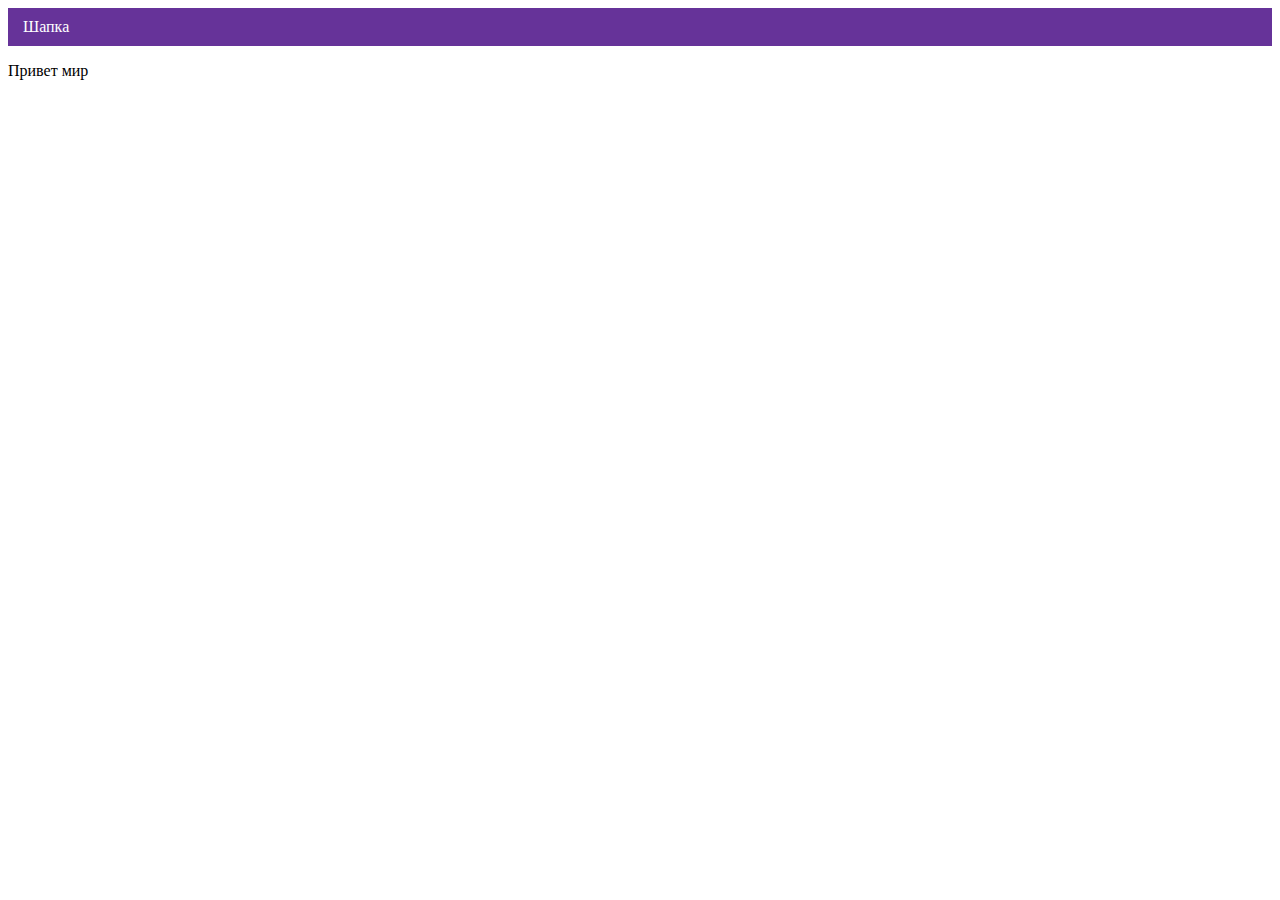
==== index.html @ ff26e432 "Deploying to gh-pages from @ Melante/366737-cat-energy-31@b5ea2e18b6e4fc786acf1236917a506ced8af66e 🚀" ====
<!DOCTYPE html><html class="page" lang="ru"><head><meta charset="UTF-8"><title>Название проекта</title><meta name="viewport" content="width=device-width,initial-scale=1"><link rel="stylesheet" href="styles/styles.css"><script src="scripts/index.js" defer="defer"></script></head><body class="page__body"><header class="header">Шапка</header><p>Привет мир</p></body></html>
---- styles/styles.css ----
.header{color:#fff;background-color:#639;padding:10px 15px}
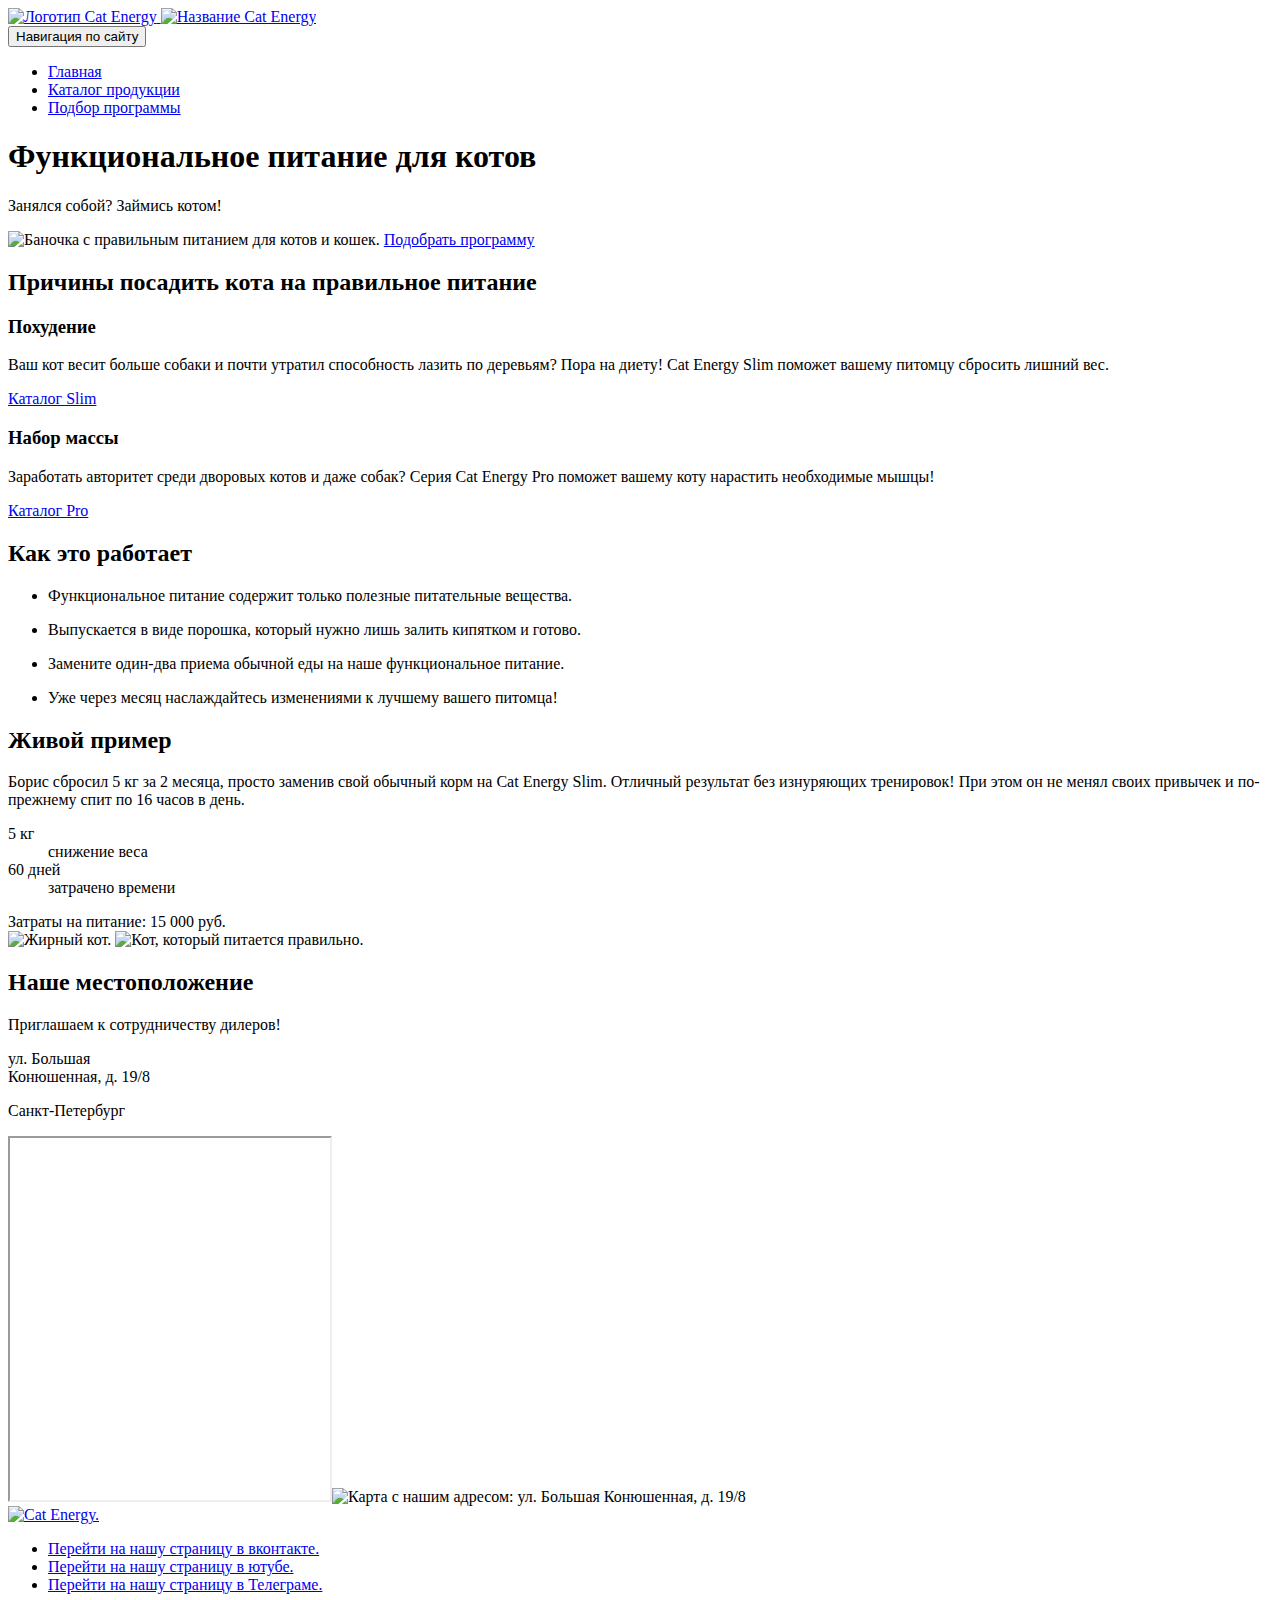
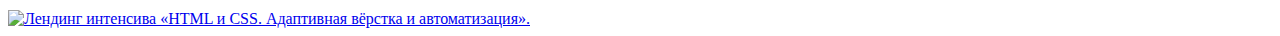
==== commit 23c6b5b6: "Deploying to gh-pages from @ Melante/366737-cat-energy-31@becee27c838b4785e910db8dc85d3645d5569b0b 🚀" ====
--- a/index.html
+++ b/index.html
@@ -1 +1 @@
-<!DOCTYPE html><html class="page" lang="ru"><head><meta charset="UTF-8"><title>Название проекта</title><meta name="viewport" content="width=device-width,initial-scale=1"><link rel="stylesheet" href="styles/styles.css"><script src="scripts/index.js" defer="defer"></script></head><body class="page__body"><header class="header">Шапка</header><p>Привет мир</p></body></html>+<!DOCTYPE html><html class="page" lang="ru"><head><meta charset="UTF-8"><title>Cat Energy</title><meta name="viewport" content="width=device-width,initial-scale=1"><link rel="stylesheet" href="styles/styles.css"><script src="scripts/index.js" defer="defer"></script></head><body class="page__body container"><!-- Шапка сайта --><header class="main-header"><a class="main-header__logo logo-energy" href="index.html" aria-current="page"><img class="main-header__logo-image" src="#" width="60" height="50" alt="Логотип Cat Energy"> <img class="main-header__logo-title" src="#" width="101" height="18" alt="Название Cat Energy"></a><nav class="main-nav"><button class="main-nav__toggle" type="button"><span class="visually-hidden">Навигация по сайту</span></button><div class="main-nav__wrapper"><ul class="main-nav__list site-list"><li class="site-list__item site-list__item--current"><a href="index.html" aria-current="page">Главная</a></li><li class="site-list__item"><a href="catalog.html">Каталог продукции</a></li><li class="site-list__item"><a href="#">Подбор программы</a></li></ul></div></nav></header><main class="main-container"><!-- Hero --><section class="hero"><h1 class="hero__title">Функциональное питание для котов</h1><p class="hero__subtitle">Занялся собой? Займись котом!</p><img class="hero__image" src="#" width="280" height="270" alt="Баночка с правильным питанием для котов и кошек."> <a class="hero__link" href="#">Подобрать программу</a></section><!-- Причины --><section class="build"><h2 class="visually-hidden">Причины посадить кота на правильное питание</h2><div class="build__program build__program--slim"><h3 class="build__title">Похудение</h3><p class="build__description">Ваш кот весит больше собаки и почти утратил способность лазить по деревьям? Пора на диету! Cat Energy Slim поможет вашему питомцу сбросить лишний вес.</p><a class="build__link" href="#">Каталог Slim</a></div><div class="build__program build__program--pro"><h3 class="build__title">Набор массы</h3><p class="build__description">Заработать авторитет среди дворовых котов и даже собак? Серия Cat Energy Pro поможет вашему коту нарастить необходимые мышцы!</p><a class="build__link" href="#">Каталог Pro</a></div></section><!-- Эффекты --><section class="effect"><h2 class="effect__title">Как это работает</h2><ul class="effect__list"><li class="effect__item effect__item--health"><p class="effect__description">Функциональное питание содержит только полезные питательные вещества.</p></li><li class="effect__item effect__item--water"><p class="effect__description">Выпускается в виде порошка, который нужно лишь залить кипятком и готово.</p></li><li class="effect__item effect__item--food"><p class="effect__description">Замените один-два приема обычной еды на наше функциональное питание.</p></li><li class="effect__item effect__item--time"><p class="effect__description">Уже через месяц наслаждайтесь изменениями к лучшему вашего питомца!</p></li></ul></section><!-- Результаты --><section class="results"><h2 class="results__title">Живой пример</h2><p class="results__description">Борис сбросил 5 кг за 2 месяца, просто заменив свой обычный корм на Cat Energy Slim. Отличный результат без изнуряющих тренировок! При этом он не менял своих привычек и по-прежнему спит по 16 часов в день.</p><div class="results__info"><dl class="results__list"><div class="results__item"><dt class="results__number">5 кг</dt><dd class="results__description">снижение веса</dd></div><div class="results__item"><dt class="results__number">60 дней</dt><dd class="results__description">затрачено времени</dd></div></dl><div class="results__cost"><span>Затраты на питание:</span> <span>15 000 руб.</span></div></div><div class="results__slider results-slider"><img class="results-slider__image results-slider__image--fat" src="#" width="280" height="256" alt="Жирный кот."> <img class="results-slider__image results-slider__image--slim" src="#" width="280" height="256" alt="Кот, который питается правильно."></div></section><!-- Контакты --><section class="contacts"><h2 class="visually-hidden">Наше местоположение</h2><div class="contacts__address"><p class="contacts__promo">Приглашаем к сотрудничеству дилеров!</p><div class="contacts__text"><p>ул. Большая<br>Конюшенная, д. 19/8</p><p>Санкт-Петербург</p></div></div><iframe src="https://yandex.ru/map-widget/v1/?um=constructor%3Afae3adf1f07cb8c70770107714b2216535f58e1cba3ab67204f3b5f1541e9e71&amp;source=constructor" width="320" height="362"></iframe><img class="contacts__map" src="#" width="320" height="362" alt="Карта с нашим адресом: ул. Большая Конюшенная, д. 19/8"></section></main><!-- Подвал --><footer class="main-footer"><a class="main-footer__logo logo-energy" href="index.html" aria-current="page"><img class="main-footer__logo-image" src="#" width="60" height="50" alt="Cat Energy."></a><ul class="social"><li class="social__item"><a class="social__link social__link--vk" href="https://vk.com/htmlacademy">Перейти на нашу страницу в вконтакте.</a></li><li class="social__item"><a class="social__link social__link--youtube" href="https://www.youtube.com/user/htmlacademyru">Перейти на нашу страницу в ютубе.</a></li><li class="social__item"><a class="social__link social__link--tg" href="https://t.me/htmlacadem">Перейти на нашу страницу в Телеграме.</a></li></ul><a class="main-footer__html" href="https://htmlacademy.ru/intensive/adaptive"><img class="main-footer__html-image" src="#" width="27" height="34" alt="Лендинг интенсива «HTML и CSS. Адаптивная вёрстка и автоматизация»."></a></footer></body></html>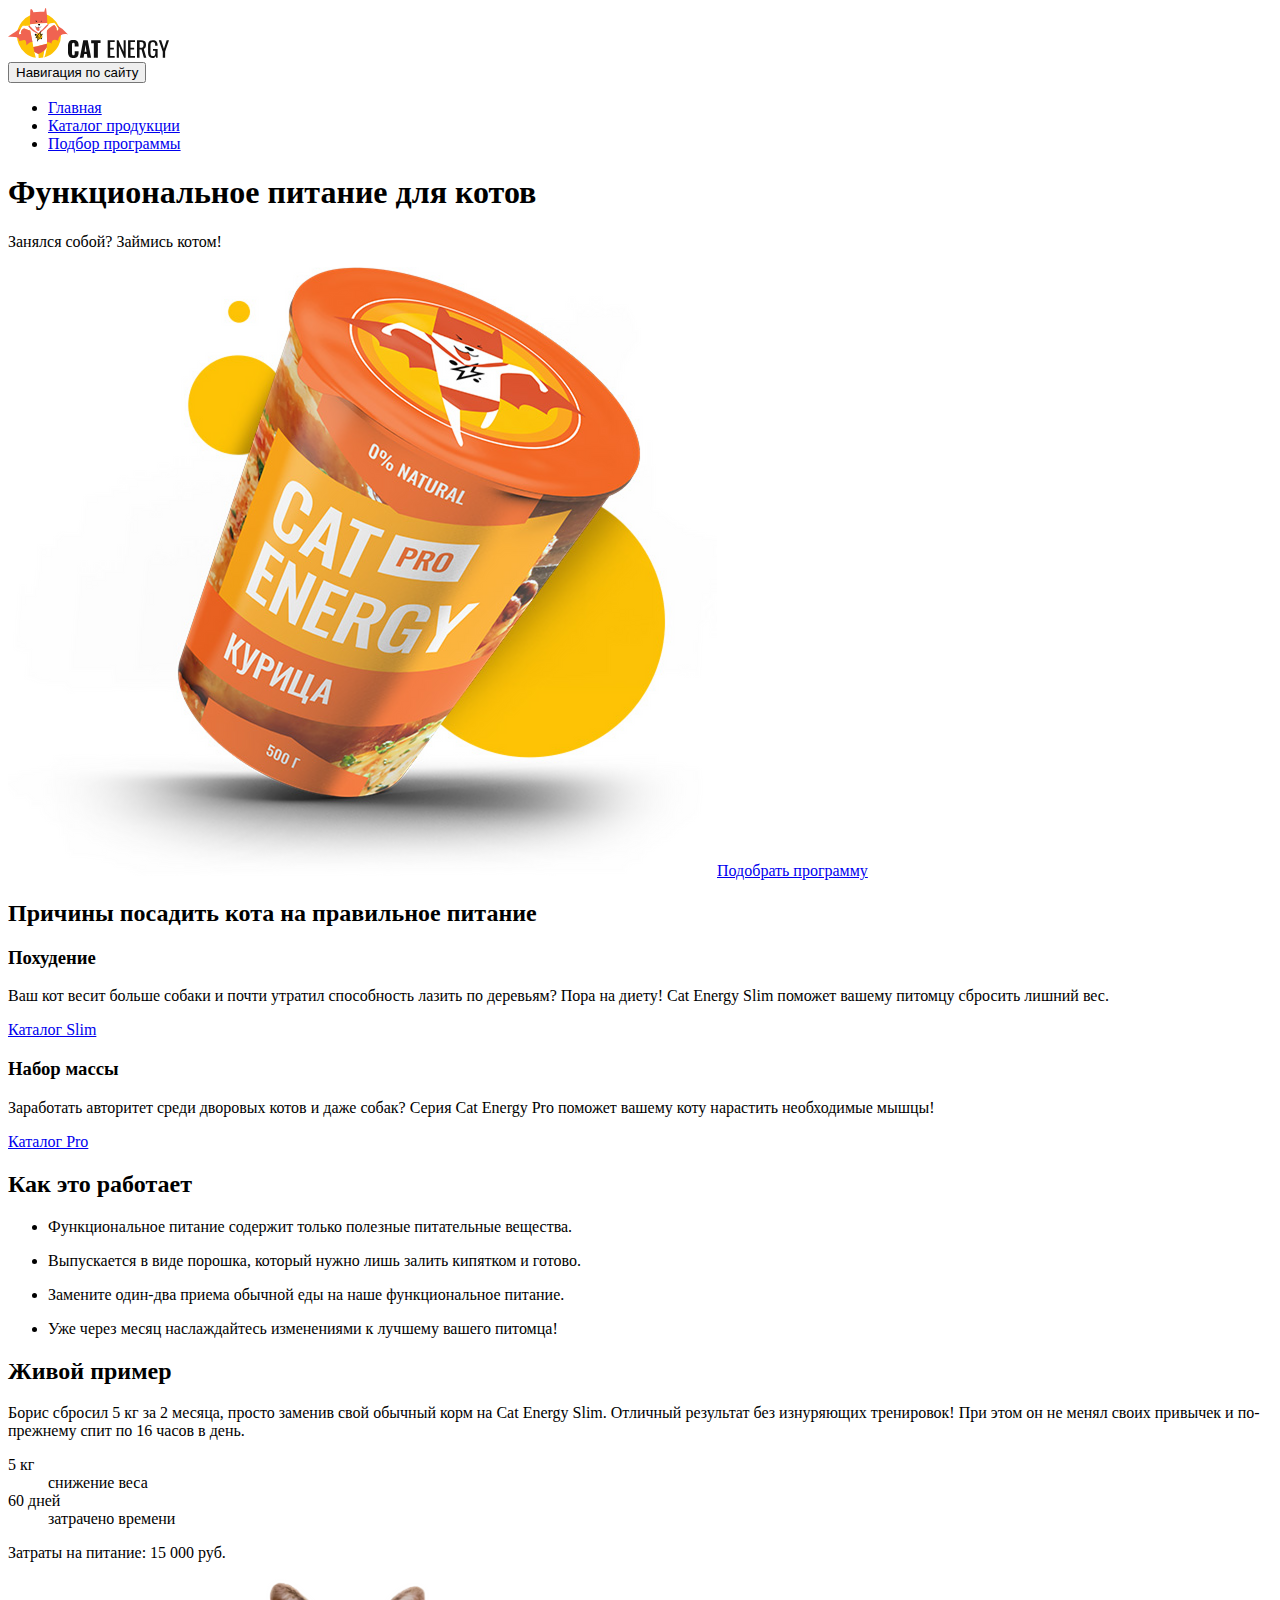
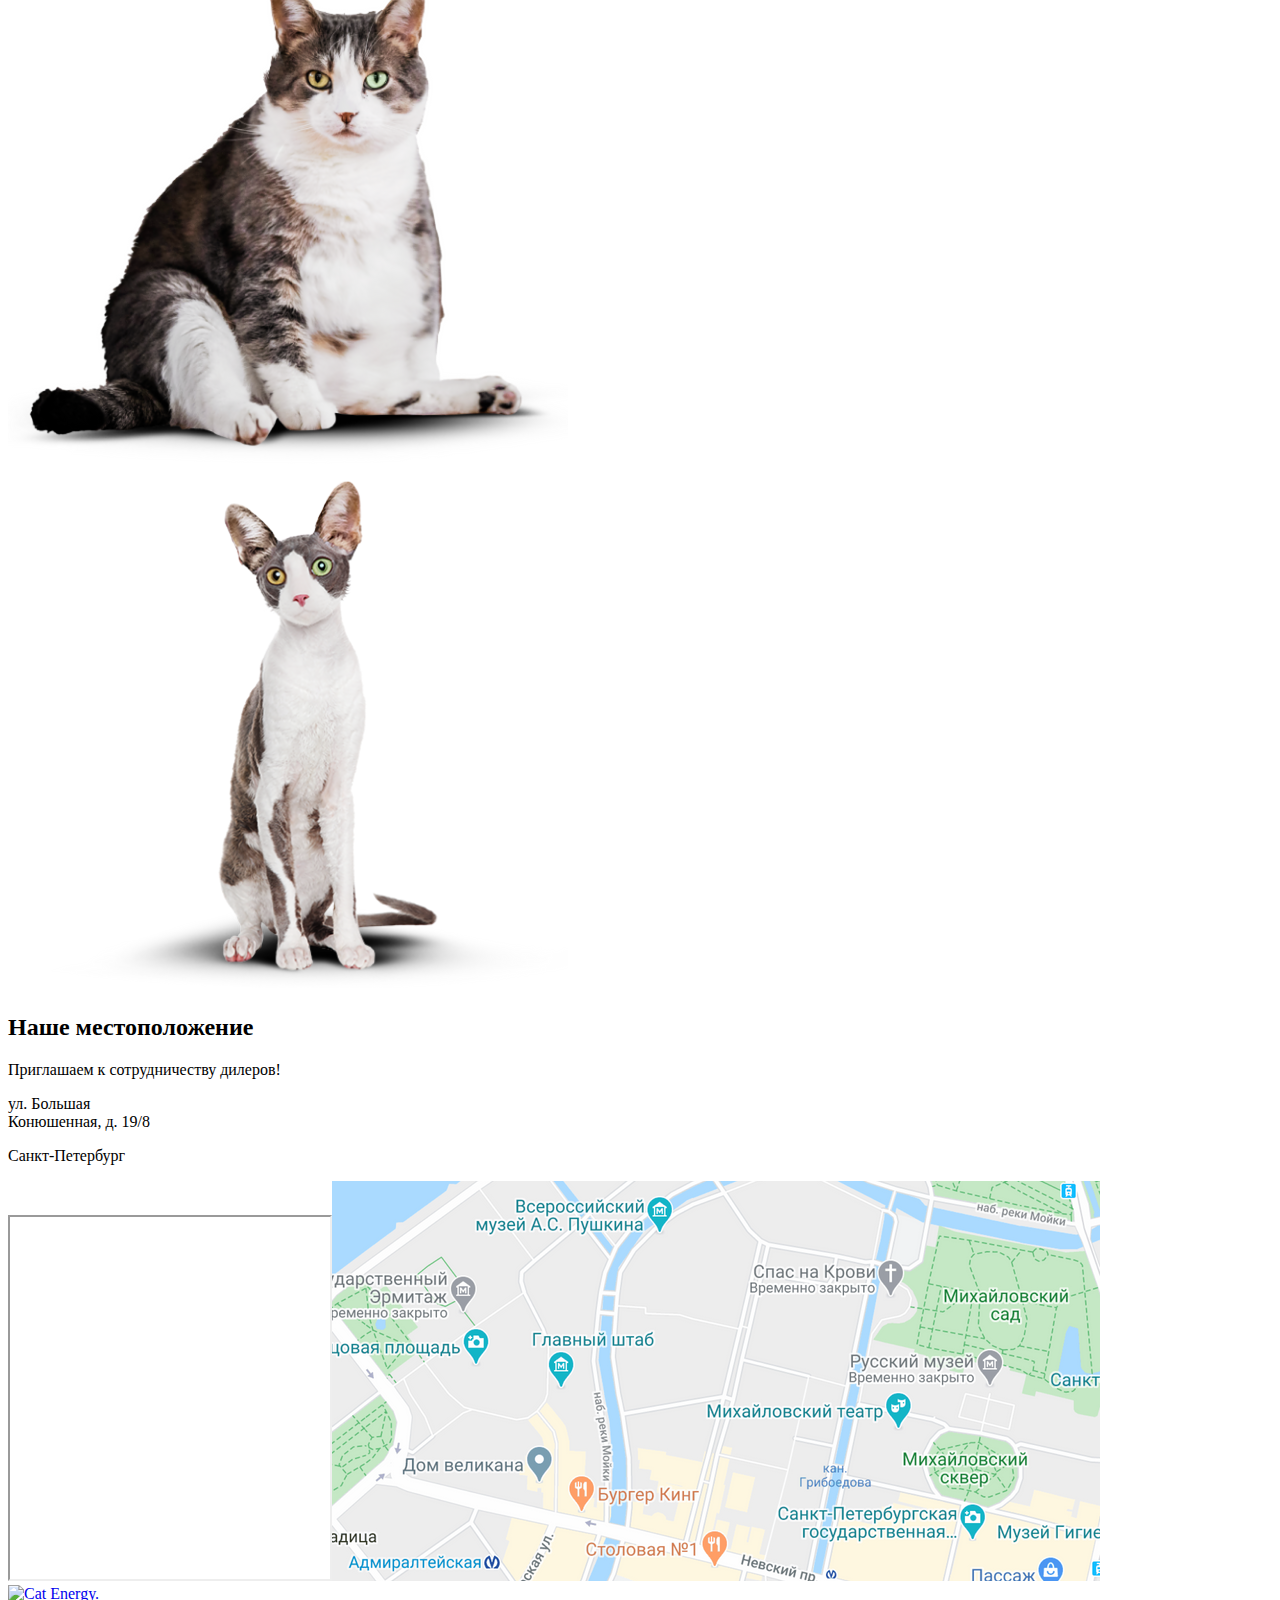
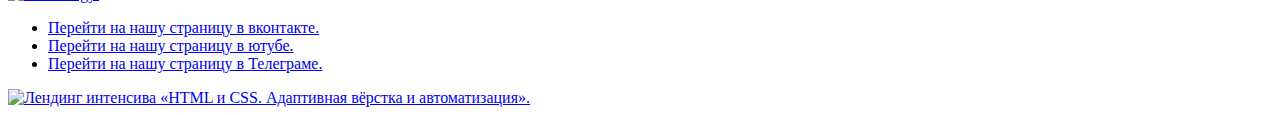
==== commit d3eb59c0: "Deploying to gh-pages from @ Melante/366737-cat-energy-31@053e008832691203046be91ff1e32c847cc63ef4 🚀" ====
--- a/index.html
+++ b/index.html
@@ -1 +1 @@
-<!DOCTYPE html><html class="page" lang="ru"><head><meta charset="UTF-8"><title>Cat Energy</title><meta name="viewport" content="width=device-width,initial-scale=1"><link rel="stylesheet" href="styles/styles.css"><script src="scripts/index.js" defer="defer"></script></head><body class="page__body container"><!-- Шапка сайта --><header class="main-header"><a class="main-header__logo logo-energy" href="index.html" aria-current="page"><img class="main-header__logo-image" src="#" width="60" height="50" alt="Логотип Cat Energy"> <img class="main-header__logo-title" src="#" width="101" height="18" alt="Название Cat Energy"></a><nav class="main-nav"><button class="main-nav__toggle" type="button"><span class="visually-hidden">Навигация по сайту</span></button><div class="main-nav__wrapper"><ul class="main-nav__list site-list"><li class="site-list__item site-list__item--current"><a href="index.html" aria-current="page">Главная</a></li><li class="site-list__item"><a href="catalog.html">Каталог продукции</a></li><li class="site-list__item"><a href="#">Подбор программы</a></li></ul></div></nav></header><main class="main-container"><!-- Hero --><section class="hero"><h1 class="hero__title">Функциональное питание для котов</h1><p class="hero__subtitle">Занялся собой? Займись котом!</p><img class="hero__image" src="#" width="280" height="270" alt="Баночка с правильным питанием для котов и кошек."> <a class="hero__link" href="#">Подобрать программу</a></section><!-- Причины --><section class="build"><h2 class="visually-hidden">Причины посадить кота на правильное питание</h2><div class="build__program build__program--slim"><h3 class="build__title">Похудение</h3><p class="build__description">Ваш кот весит больше собаки и почти утратил способность лазить по деревьям? Пора на диету! Cat Energy Slim поможет вашему питомцу сбросить лишний вес.</p><a class="build__link" href="#">Каталог Slim</a></div><div class="build__program build__program--pro"><h3 class="build__title">Набор массы</h3><p class="build__description">Заработать авторитет среди дворовых котов и даже собак? Серия Cat Energy Pro поможет вашему коту нарастить необходимые мышцы!</p><a class="build__link" href="#">Каталог Pro</a></div></section><!-- Эффекты --><section class="effect"><h2 class="effect__title">Как это работает</h2><ul class="effect__list"><li class="effect__item effect__item--health"><p class="effect__description">Функциональное питание содержит только полезные питательные вещества.</p></li><li class="effect__item effect__item--water"><p class="effect__description">Выпускается в виде порошка, который нужно лишь залить кипятком и готово.</p></li><li class="effect__item effect__item--food"><p class="effect__description">Замените один-два приема обычной еды на наше функциональное питание.</p></li><li class="effect__item effect__item--time"><p class="effect__description">Уже через месяц наслаждайтесь изменениями к лучшему вашего питомца!</p></li></ul></section><!-- Результаты --><section class="results"><h2 class="results__title">Живой пример</h2><p class="results__description">Борис сбросил 5 кг за 2 месяца, просто заменив свой обычный корм на Cat Energy Slim. Отличный результат без изнуряющих тренировок! При этом он не менял своих привычек и по-прежнему спит по 16 часов в день.</p><div class="results__info"><dl class="results__list"><div class="results__item"><dt class="results__number">5 кг</dt><dd class="results__description">снижение веса</dd></div><div class="results__item"><dt class="results__number">60 дней</dt><dd class="results__description">затрачено времени</dd></div></dl><div class="results__cost"><span>Затраты на питание:</span> <span>15 000 руб.</span></div></div><div class="results__slider results-slider"><img class="results-slider__image results-slider__image--fat" src="#" width="280" height="256" alt="Жирный кот."> <img class="results-slider__image results-slider__image--slim" src="#" width="280" height="256" alt="Кот, который питается правильно."></div></section><!-- Контакты --><section class="contacts"><h2 class="visually-hidden">Наше местоположение</h2><div class="contacts__address"><p class="contacts__promo">Приглашаем к сотрудничеству дилеров!</p><div class="contacts__text"><p>ул. Большая<br>Конюшенная, д. 19/8</p><p>Санкт-Петербург</p></div></div><iframe src="https://yandex.ru/map-widget/v1/?um=constructor%3Afae3adf1f07cb8c70770107714b2216535f58e1cba3ab67204f3b5f1541e9e71&amp;source=constructor" width="320" height="362"></iframe><img class="contacts__map" src="#" width="320" height="362" alt="Карта с нашим адресом: ул. Большая Конюшенная, д. 19/8"></section></main><!-- Подвал --><footer class="main-footer"><a class="main-footer__logo logo-energy" href="index.html" aria-current="page"><img class="main-footer__logo-image" src="#" width="60" height="50" alt="Cat Energy."></a><ul class="social"><li class="social__item"><a class="social__link social__link--vk" href="https://vk.com/htmlacademy">Перейти на нашу страницу в вконтакте.</a></li><li class="social__item"><a class="social__link social__link--youtube" href="https://www.youtube.com/user/htmlacademyru">Перейти на нашу страницу в ютубе.</a></li><li class="social__item"><a class="social__link social__link--tg" href="https://t.me/htmlacadem">Перейти на нашу страницу в Телеграме.</a></li></ul><a class="main-footer__html" href="https://htmlacademy.ru/intensive/adaptive"><img class="main-footer__html-image" src="#" width="27" height="34" alt="Лендинг интенсива «HTML и CSS. Адаптивная вёрстка и автоматизация»."></a></footer></body></html>+<!DOCTYPE html><html class="page" lang="ru"><head><meta charset="UTF-8"><title>Cat Energy</title><meta name="viewport" content="width=device-width,initial-scale=1"><link rel="icon" href="favicon.ico"><link rel="icon" href="favicons/icon.svg" type="image/svg+xml"><link rel="apple-touch-icon" href="favicons/apple.png"><link rel="manifest" href="manifest.webmanifest"><link rel="stylesheet" href="styles/styles.css"><script src="scripts/index.js" defer="defer"></script></head><body class="page__body container"><!-- Шапка сайта --><header class="main-header"><a class="main-header__logo logo-energy" href="index.html" aria-current="page"><picture><source width="70" height="59" type="image/svg+xml" media="(min-width: 1440px)" srcset="images/icons/logo-desk.svg"><source width="60" height="50" type="image/svg+xml" media="(min-width: 768px)" srcset="images/icons/logo-pic.svg"><img class="main-header__logo-image" src="images/icons/logo-mobile.svg" width="60" height="50" alt="Логотип Cat Energy"></picture><picture><source width="118" height="21" type="image/svg+xml" media="(min-width: 1440px)" srcset="images/icons/logo-text.svg"><img class="main-header__logo-title" src="images/icons/logo-text.svg" width="101" height="18" alt="Название Cat Energy"></picture></a><nav class="main-nav"><button class="main-nav__toggle" type="button"><span class="visually-hidden">Навигация по сайту</span></button><div class="main-nav__wrapper"><ul class="main-nav__list site-list"><li class="site-list__item site-list__item--current"><a href="index.html" aria-current="page">Главная</a></li><li class="site-list__item"><a href="catalog.html">Каталог продукции</a></li><li class="site-list__item"><a class="button" href="#">Подбор программы</a></li></ul></div></nav></header><main class="main-container"><!-- Hero --><section class="hero"><h1 class="hero__title">Функциональное питание для котов</h1><p class="hero__subtitle">Занялся собой? Займись котом!</p><picture><source width="552" height="499" type="image/png" media="(min-width: 1440px)" srcset="images/nutrition-desktop@1x.png, images/nutrition-desktop@2x.png 2x"><source width="709" height="609" type="image/png" media="(min-width: 768px)" srcset="images/nutrition-tablet@1x.png, images/nutrition-tablet@2x.png 2x"><img class="hero__image" src="images/nutrition-mobile@1x.png" srcset="images/nutrition-mobile@2x.png 2x" width="280" height="270" alt="Баночка с правильным питанием для котов и кошек."></picture><a class="hero__link" href="#">Подобрать программу</a></section><!-- Причины --><section class="build"><h2 class="visually-hidden">Причины посадить кота на правильное питание</h2><div class="build__program build__program--slim"><h3 class="build__title">Похудение</h3><p class="build__description">Ваш кот весит больше собаки и почти утратил способность лазить по деревьям? Пора на диету! Cat Energy Slim поможет вашему питомцу сбросить лишний вес.</p><a class="build__link" href="#">Каталог Slim</a></div><div class="build__program build__program--pro"><h3 class="build__title">Набор массы</h3><p class="build__description">Заработать авторитет среди дворовых котов и даже собак? Серия Cat Energy Pro поможет вашему коту нарастить необходимые мышцы!</p><a class="build__link" href="#">Каталог Pro</a></div></section><!-- Эффекты --><section class="effect"><h2 class="effect__title block-title block-title--table">Как это работает</h2><ul class="effect__list"><li class="effect__item effect__item--health"><p class="effect__description">Функциональное питание содержит только полезные питательные вещества.</p></li><li class="effect__item effect__item--water"><p class="effect__description">Выпускается в виде порошка, который нужно лишь залить кипятком и готово.</p></li><li class="effect__item effect__item--food"><p class="effect__description">Замените один-два приема обычной еды на наше функциональное питание.</p></li><li class="effect__item effect__item--time"><p class="effect__description">Уже через месяц наслаждайтесь изменениями к лучшему вашего питомца!</p></li></ul></section><!-- Результаты --><section class="results"><h2 class="results__title block-title block-title--table">Живой пример</h2><p class="results__description">Борис сбросил 5 кг за 2 месяца, просто заменив свой обычный корм на Cat Energy Slim. Отличный результат без изнуряющих тренировок! При этом он не менял своих привычек и по-прежнему спит по 16 часов в день.</p><div class="results__info"><dl class="results__list"><div class="results__item"><dt class="results__number">5 кг</dt><dd class="results__description">снижение веса</dd></div><div class="results__item"><dt class="results__number">60 дней</dt><dd class="results__description">затрачено времени</dd></div></dl><div class="results__cost"><span>Затраты на питание:</span> <span>15 000 руб.</span></div></div><div class="results__slider results-slider"><div class="results-slider__before"><picture><source width="560" height="512" type="image/png" media="(min-width: 768px)" srcset="images/fatty-tablet@1x.png, images/fatty-tablet@2x.png 2x"><img class="results-slider__image results-slider__image--fat" src="images/fatty-mobile@1x.png" srcset="images/fatty-mobile@2x.png 2x" width="280" height="256" alt="Жирный кот."></picture></div><div class="results-slider__after"><picture><source width="560" height="512" type="image/png" media="(min-width: 768px)" srcset="images/slim-tablet@1x.png, images/slim-tablet@2x.png 2x"><img class="results-slider__image results-slider__image--slim" src="images/slim-mobile@1x.png" srcset="images/slim-mobile@2x.png 2x" width="280" height="256" alt="Кот, который питается правильно."></picture></div></div></section><!-- Контакты --><section class="contacts"><h2 class="visually-hidden">Наше местоположение</h2><div class="contacts__address"><p class="contacts__promo">Приглашаем к сотрудничеству дилеров!</p><div class="contacts__text"><p>ул. Большая<br>Конюшенная, д. 19/8</p><p>Санкт-Петербург</p></div></div><iframe src="https://yandex.ru/map-widget/v1/?um=constructor%3Afae3adf1f07cb8c70770107714b2216535f58e1cba3ab67204f3b5f1541e9e71&amp;source=constructor" width="320" height="362"></iframe><picture><source width="1440" height="400" type="image/png" media="(min-width: 1440px)" srcset="images/location-desktop@1x.png, images/location-desktop@2x.png 2x"><source width="768" height="400" type="image/png" media="(min-width: 768px)" srcset="images/location-tablet@1x.png, images/location-tablet@2x.png 2x"><img class="contacts__map" src="images/location@1x.png" width="320" height="362" alt="Карта с нашим адресом: ул. Большая Конюшенная, д. 19/8"></picture></section></main><!-- Подвал --><footer class="main-footer"><a class="main-footer__logo logo-energy" href="index.html" aria-current="page"><img class="main-footer__logo-image" src="#" width="60" height="50" alt="Cat Energy."></a><ul class="social"><li class="social__item"><a class="social__link social__link--vk" href="https://vk.com/htmlacademy">Перейти на нашу страницу в вконтакте.</a></li><li class="social__item"><a class="social__link social__link--youtube" href="https://www.youtube.com/user/htmlacademyru">Перейти на нашу страницу в ютубе.</a></li><li class="social__item"><a class="social__link social__link--tg" href="https://t.me/htmlacadem">Перейти на нашу страницу в Телеграме.</a></li></ul><a class="main-footer__html" href="https://htmlacademy.ru/intensive/adaptive"><img class="main-footer__html-image" src="#" width="27" height="34" alt="Лендинг интенсива «HTML и CSS. Адаптивная вёрстка и автоматизация»."></a></footer></body></html>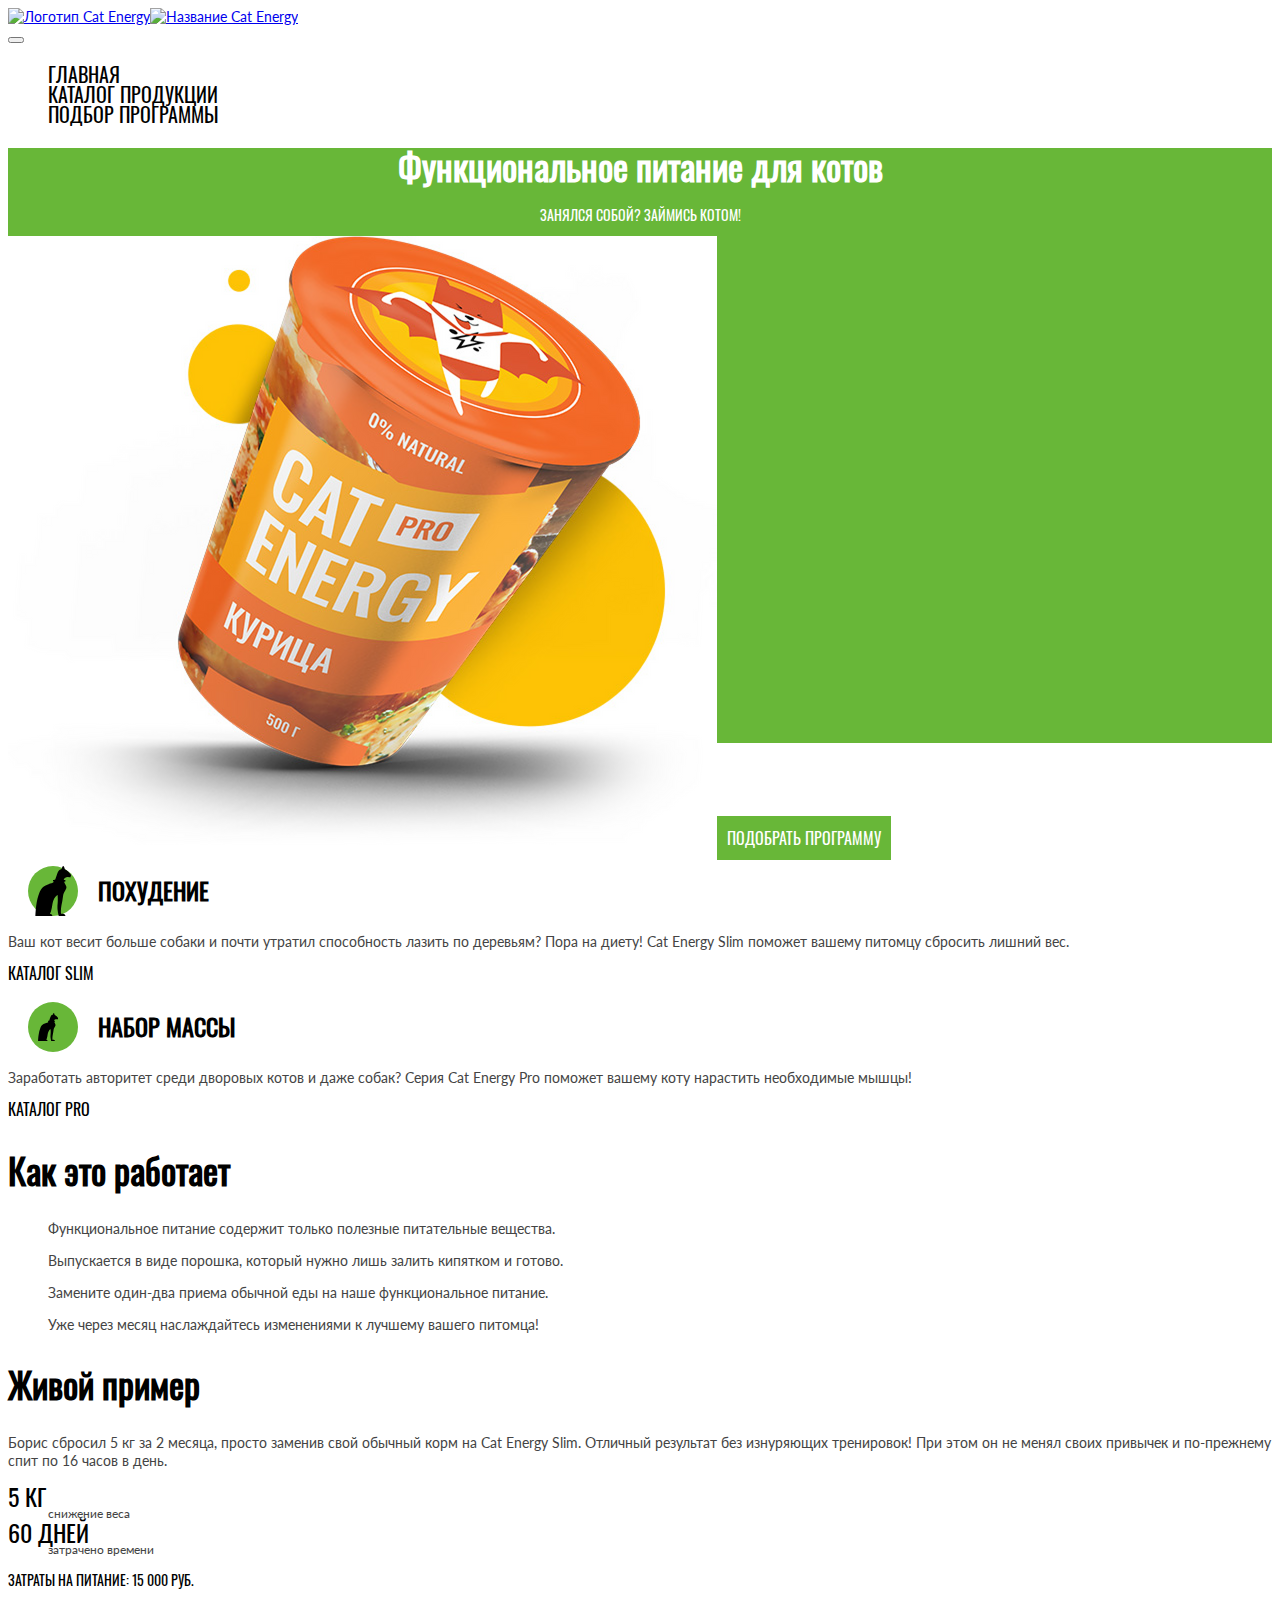
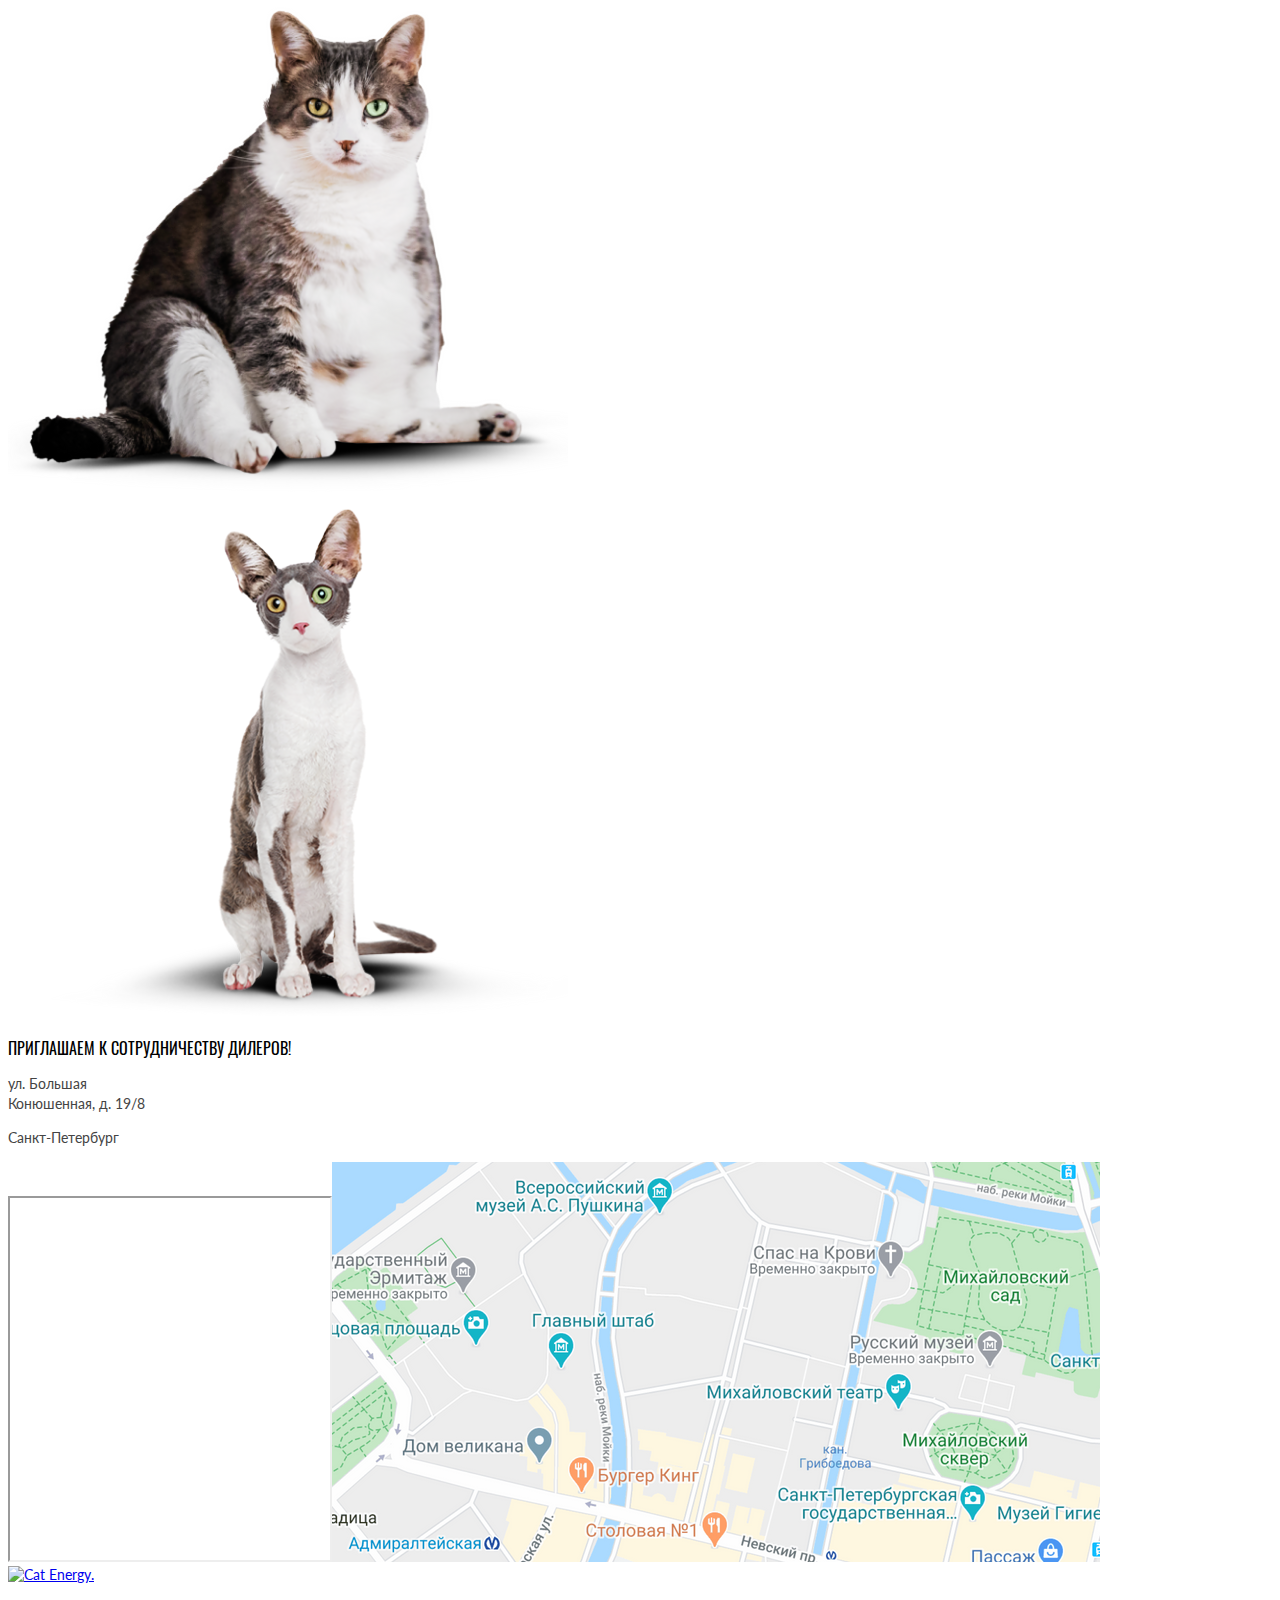
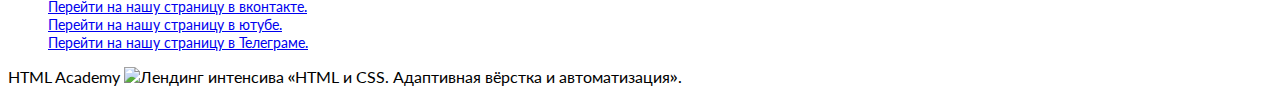
==== commit 58470575: "Deploying to gh-pages from @ Melante/366737-cat-energy-31@23c2ce630d0e9af1d7d208554bda855a4bfdc877 🚀" ====
--- a/index.html
+++ b/index.html
@@ -1 +1 @@
-<!DOCTYPE html><html class="page" lang="ru"><head><meta charset="UTF-8"><title>Cat Energy</title><meta name="viewport" content="width=device-width,initial-scale=1"><link rel="icon" href="favicon.ico"><link rel="icon" href="favicons/icon.svg" type="image/svg+xml"><link rel="apple-touch-icon" href="favicons/apple.png"><link rel="manifest" href="manifest.webmanifest"><link rel="stylesheet" href="styles/styles.css"><script src="scripts/index.js" defer="defer"></script></head><body class="page__body container"><!-- Шапка сайта --><header class="main-header"><a class="main-header__logo logo-energy" href="index.html" aria-current="page"><picture><source width="70" height="59" type="image/svg+xml" media="(min-width: 1440px)" srcset="images/icons/logo-desk.svg"><source width="60" height="50" type="image/svg+xml" media="(min-width: 768px)" srcset="images/icons/logo-pic.svg"><img class="main-header__logo-image" src="images/icons/logo-mobile.svg" width="60" height="50" alt="Логотип Cat Energy"></picture><picture><source width="118" height="21" type="image/svg+xml" media="(min-width: 1440px)" srcset="images/icons/logo-text.svg"><img class="main-header__logo-title" src="images/icons/logo-text.svg" width="101" height="18" alt="Название Cat Energy"></picture></a><nav class="main-nav"><button class="main-nav__toggle" type="button"><span class="visually-hidden">Навигация по сайту</span></button><div class="main-nav__wrapper"><ul class="main-nav__list site-list"><li class="site-list__item site-list__item--current"><a href="index.html" aria-current="page">Главная</a></li><li class="site-list__item"><a href="catalog.html">Каталог продукции</a></li><li class="site-list__item"><a class="button" href="#">Подбор программы</a></li></ul></div></nav></header><main class="main-container"><!-- Hero --><section class="hero"><h1 class="hero__title">Функциональное питание для котов</h1><p class="hero__subtitle">Занялся собой? Займись котом!</p><picture><source width="552" height="499" type="image/png" media="(min-width: 1440px)" srcset="images/nutrition-desktop@1x.png, images/nutrition-desktop@2x.png 2x"><source width="709" height="609" type="image/png" media="(min-width: 768px)" srcset="images/nutrition-tablet@1x.png, images/nutrition-tablet@2x.png 2x"><img class="hero__image" src="images/nutrition-mobile@1x.png" srcset="images/nutrition-mobile@2x.png 2x" width="280" height="270" alt="Баночка с правильным питанием для котов и кошек."></picture><a class="hero__link" href="#">Подобрать программу</a></section><!-- Причины --><section class="build"><h2 class="visually-hidden">Причины посадить кота на правильное питание</h2><div class="build__program build__program--slim"><h3 class="build__title">Похудение</h3><p class="build__description">Ваш кот весит больше собаки и почти утратил способность лазить по деревьям? Пора на диету! Cat Energy Slim поможет вашему питомцу сбросить лишний вес.</p><a class="build__link" href="#">Каталог Slim</a></div><div class="build__program build__program--pro"><h3 class="build__title">Набор массы</h3><p class="build__description">Заработать авторитет среди дворовых котов и даже собак? Серия Cat Energy Pro поможет вашему коту нарастить необходимые мышцы!</p><a class="build__link" href="#">Каталог Pro</a></div></section><!-- Эффекты --><section class="effect"><h2 class="effect__title block-title block-title--table">Как это работает</h2><ul class="effect__list"><li class="effect__item effect__item--health"><p class="effect__description">Функциональное питание содержит только полезные питательные вещества.</p></li><li class="effect__item effect__item--water"><p class="effect__description">Выпускается в виде порошка, который нужно лишь залить кипятком и готово.</p></li><li class="effect__item effect__item--food"><p class="effect__description">Замените один-два приема обычной еды на наше функциональное питание.</p></li><li class="effect__item effect__item--time"><p class="effect__description">Уже через месяц наслаждайтесь изменениями к лучшему вашего питомца!</p></li></ul></section><!-- Результаты --><section class="results"><h2 class="results__title block-title block-title--table">Живой пример</h2><p class="results__description">Борис сбросил 5 кг за 2 месяца, просто заменив свой обычный корм на Cat Energy Slim. Отличный результат без изнуряющих тренировок! При этом он не менял своих привычек и по-прежнему спит по 16 часов в день.</p><div class="results__info"><dl class="results__list"><div class="results__item"><dt class="results__number">5 кг</dt><dd class="results__description">снижение веса</dd></div><div class="results__item"><dt class="results__number">60 дней</dt><dd class="results__description">затрачено времени</dd></div></dl><div class="results__cost"><span>Затраты на питание:</span> <span>15 000 руб.</span></div></div><div class="results__slider results-slider"><div class="results-slider__before"><picture><source width="560" height="512" type="image/png" media="(min-width: 768px)" srcset="images/fatty-tablet@1x.png, images/fatty-tablet@2x.png 2x"><img class="results-slider__image results-slider__image--fat" src="images/fatty-mobile@1x.png" srcset="images/fatty-mobile@2x.png 2x" width="280" height="256" alt="Жирный кот."></picture></div><div class="results-slider__after"><picture><source width="560" height="512" type="image/png" media="(min-width: 768px)" srcset="images/slim-tablet@1x.png, images/slim-tablet@2x.png 2x"><img class="results-slider__image results-slider__image--slim" src="images/slim-mobile@1x.png" srcset="images/slim-mobile@2x.png 2x" width="280" height="256" alt="Кот, который питается правильно."></picture></div></div></section><!-- Контакты --><section class="contacts"><h2 class="visually-hidden">Наше местоположение</h2><div class="contacts__address"><p class="contacts__promo">Приглашаем к сотрудничеству дилеров!</p><div class="contacts__text"><p>ул. Большая<br>Конюшенная, д. 19/8</p><p>Санкт-Петербург</p></div></div><iframe src="https://yandex.ru/map-widget/v1/?um=constructor%3Afae3adf1f07cb8c70770107714b2216535f58e1cba3ab67204f3b5f1541e9e71&amp;source=constructor" width="320" height="362"></iframe><picture><source width="1440" height="400" type="image/png" media="(min-width: 1440px)" srcset="images/location-desktop@1x.png, images/location-desktop@2x.png 2x"><source width="768" height="400" type="image/png" media="(min-width: 768px)" srcset="images/location-tablet@1x.png, images/location-tablet@2x.png 2x"><img class="contacts__map" src="images/location@1x.png" width="320" height="362" alt="Карта с нашим адресом: ул. Большая Конюшенная, д. 19/8"></picture></section></main><!-- Подвал --><footer class="main-footer"><a class="main-footer__logo logo-energy" href="index.html" aria-current="page"><img class="main-footer__logo-image" src="#" width="60" height="50" alt="Cat Energy."></a><ul class="social"><li class="social__item"><a class="social__link social__link--vk" href="https://vk.com/htmlacademy">Перейти на нашу страницу в вконтакте.</a></li><li class="social__item"><a class="social__link social__link--youtube" href="https://www.youtube.com/user/htmlacademyru">Перейти на нашу страницу в ютубе.</a></li><li class="social__item"><a class="social__link social__link--tg" href="https://t.me/htmlacadem">Перейти на нашу страницу в Телеграме.</a></li></ul><a class="main-footer__html" href="https://htmlacademy.ru/intensive/adaptive"><img class="main-footer__html-image" src="#" width="27" height="34" alt="Лендинг интенсива «HTML и CSS. Адаптивная вёрстка и автоматизация»."></a></footer></body></html>+<!DOCTYPE html><html class="page" lang="ru"><head><meta charset="UTF-8"><title>Cat Energy</title><meta name="viewport" content="width=device-width,initial-scale=1"><link rel="icon" href="favicon.ico"><link rel="icon" href="favicons/icon.svg" type="image/svg+xml"><link rel="apple-touch-icon" href="favicons/apple.png"><link rel="manifest" href="manifest.webmanifest"><link rel="stylesheet" href="styles/styles.css"><script src="scripts/index.js" defer="defer"></script></head><body class="page__body container"><!-- Шапка сайта --><header class="main-header"><a class="main-header__logo logo-energy" href="index.html" aria-current="page"><picture><source width="70" height="59" type="image/svg+xml" media="(min-width: 1440px)" srcset="icons/logo/logo-desk.svg"><source width="60" height="50" type="image/svg+xml" media="(min-width: 768px)" srcset="icons/logo/logo-pic.svg"><img class="main-header__logo-image" src="icons/logo/logo-mobile.svg" width="60" height="50" alt="Логотип Cat Energy"></picture><img class="main-header__logo-title" src="icons/logo/logo-text.svg" width="101" height="18" alt="Название Cat Energy"></a><nav class="main-nav"><button class="main-nav__toggle" type="button"><span class="visually-hidden">Навигация по сайту</span></button><div class="main-nav__wrapper"><ul class="main-nav__list site-list"><li class="site-list__item site-list__item--current"><a href="index.html" aria-current="page">Главная</a></li><li class="site-list__item"><a href="catalog.html">Каталог продукции</a></li><li class="site-list__item"><a href="#">Подбор программы</a></li></ul></div></nav></header><main class="main-container"><!-- Hero --><section class="hero"><h1 class="hero__title">Функциональное питание для котов</h1><p class="hero__subtitle">Занялся собой? Займись котом!</p><picture><source width="552" height="499" type="image/png" media="(min-width: 1440px)" srcset="images/nutrition-desktop@1x.png, images/nutrition-desktop@2x.png 2x"><source width="709" height="609" type="image/png" media="(min-width: 768px)" srcset="images/nutrition-tablet@1x.png, images/nutrition-tablet@2x.png 2x"><img class="hero__image" src="images/nutrition-mobile@1x.png" srcset="images/nutrition-mobile@2x.png 2x" width="280" height="270" alt="Баночка с правильным питанием для котов и кошек."></picture><a class="hero__link button" href="#">Подобрать&nbsp;программу</a></section><!-- Причины --><section class="build"><h2 class="visually-hidden">Причины посадить кота на правильное питание</h2><div class="build__program"><h3 class="build__title build__title--slim">Похудение</h3><p class="build__description">Ваш кот весит больше собаки и почти утратил способность лазить по деревьям? Пора на диету! Cat Energy Slim поможет вашему питомцу сбросить лишний вес.</p><a class="build__link" href="#">Каталог Slim</a></div><div class="build__program"><h3 class="build__title build__title--pro">Набор&nbsp;массы</h3><p class="build__description">Заработать авторитет среди дворовых котов и даже собак? Серия Cat Energy Pro поможет вашему коту нарастить необходимые мышцы!</p><a class="build__link" href="#">Каталог Pro</a></div></section><!-- Эффекты --><section class="effect"><h2 class="effect__title block-title block-title--table">Как это работает</h2><ul class="effect__list"><li class="effect__item effect__item--health"><p class="effect__description">Функциональное питание содержит только полезные питательные вещества.</p></li><li class="effect__item effect__item--water"><p class="effect__description">Выпускается в виде порошка, который нужно лишь залить кипятком и готово.</p></li><li class="effect__item effect__item--food"><p class="effect__description">Замените один-два приема обычной еды на наше функциональное питание.</p></li><li class="effect__item effect__item--time"><p class="effect__description">Уже через месяц наслаждайтесь изменениями к лучшему вашего питомца!</p></li></ul></section><!-- Результаты --><section class="results"><h2 class="results__title block-title block-title--table">Живой пример</h2><p class="results__description">Борис сбросил 5 кг за 2 месяца, просто заменив свой обычный корм на Cat Energy Slim. Отличный результат без изнуряющих тренировок! При этом он не менял своих привычек и по-прежнему спит по 16 часов в день.</p><div class="results__info"><dl class="results__list results-list"><div class="results-list__item"><dt class="results-list__number">5 кг</dt><dd class="results-list__description">снижение веса</dd></div><div class="results-list__item"><dt class="results-list__number">60 дней</dt><dd class="results-list__description">затрачено времени</dd></div></dl><div class="results__cost"><span>Затраты на питание:</span> <span>15 000 руб.</span></div></div><div class="results__slider results-slider"><div class="results-slider__before"><picture><source width="560" height="512" type="image/png" media="(min-width: 768px)" srcset="images/fatty-tablet@1x.png, images/fatty-tablet@2x.png 2x"><img class="results-slider__image results-slider__image--fat" src="images/fatty-mobile@1x.png" srcset="images/fatty-mobile@2x.png 2x" width="280" height="256" alt="Жирный кот."></picture></div><div class="results-slider__after"><picture><source width="560" height="512" type="image/png" media="(min-width: 768px)" srcset="images/slim-tablet@1x.png, images/slim-tablet@2x.png 2x"><img class="results-slider__image results-slider__image--slim" src="images/slim-mobile@1x.png" srcset="images/slim-mobile@2x.png 2x" width="280" height="256" alt="Кот, который питается правильно."></picture></div></div></section><!-- Контакты --><section class="contacts"><h2 class="visually-hidden">Наше местоположение</h2><div class="contacts__address"><p class="contacts__promo">Приглашаем к сотрудничеству дилеров!</p><div class="contacts__text"><p>ул. Большая<br>Конюшенная, д. 19/8</p><p>Санкт-Петербург</p></div></div><iframe src="https://yandex.ru/map-widget/v1/?um=constructor%3Afae3adf1f07cb8c70770107714b2216535f58e1cba3ab67204f3b5f1541e9e71&amp;source=constructor" width="320" height="362"></iframe><picture><source width="1440" height="400" type="image/png" media="(min-width: 1440px)" srcset="images/location-desktop@1x.png, images/location-desktop@2x.png 2x"><source width="768" height="400" type="image/png" media="(min-width: 768px)" srcset="images/location-tablet@1x.png, images/location-tablet@2x.png 2x"><img class="contacts__map" src="images/location@1x.png" width="320" height="362" alt="Карта с нашим адресом: ул. Большая Конюшенная, д. 19/8"></picture></section></main><!-- Подвал --><footer class="main-footer"><a class="main-footer__logo logo-energy" href="index.html" aria-current="page"><img class="main-footer__logo-image" src="icons/logo/logo-text.svg" width="128" height="24" alt="Cat Energy."></a><ul class="social"><li class="social__item"><a class="social__link social__link--vk" href="https://vk.com/htmlacademy">Перейти на нашу страницу в вконтакте.</a></li><li class="social__item"><a class="social__link social__link--youtube" href="https://www.youtube.com/user/htmlacademyru">Перейти на нашу страницу в ютубе.</a></li><li class="social__item"><a class="social__link social__link--tg" href="https://t.me/htmlacadem">Перейти на нашу страницу в Телеграме.</a></li></ul><a class="main-footer__html html-logo" href="https://htmlacademy.ru/intensive/adaptive"><span class="html-logo__title">НTML Academy</span> <img class="html-logo__image" src="icons/logo/logo-html.svg" width="27" height="34" alt="Лендинг интенсива «HTML и CSS. Адаптивная вёрстка и автоматизация»."></a></footer></body></html>--- a/styles/styles.css
+++ b/styles/styles.css
@@ -1 +1 @@
-.header{color:#fff;background-color:#639;padding:10px 15px}+@font-face{font-family:Lato;font-weight:400;font-style:normal;src:url(../fonts/lato/Lato-Regular.woff2)format("woff2");font-display:swap}@font-face{font-family:Oswald;font-weight:400;font-style:normal;src:url(../fonts/oswald/oswaldregular.woff2)format("woff2");font-display:swap}:root{--font-basic:"Lato","Arial",sans-serif;--font-secondary:"Oswald","Arial",sans-serif;--text-basic-color:#444;--text-secondary-color:#000;--text-light-color:#fff;--background-color:#68b738d9;--button-basic:#68b738;--button-basic-hover:#5eaa2f;--button-basic-active:#ffffff4d;--button-secondary:#f2f2f2;--button-secondary-hover:#ebebeb;--input--error:#ff8282}body{color:var(--text-basic-color,inherit);font-family:Lato,Oswald,Arial,sans-serif;font-size:14px;font-style:normal;font-weight:400;line-height:1.29}.button{font-family:var(--font-secondary,inherit);text-transform:uppercase;background-color:var(--button-basic,#68b738);color:var(--text-light-color,inherit);border:none;width:300px;padding:10px;font-size:16px;line-height:1.25}.button:hover{background-color:var(--button-basic-hover,#5eaa2f)}.button:active{color:var(--button-basic-active,#5eaa2f)}.visually-hidden{clip:rect(0 0 0 0);border:0;width:1px;height:1px;margin:-1px;padding:0;position:absolute;overflow:hidden}.block-title{font-family:var(--font-secondary,inherit);color:var(--text-secondary-color,inherit);font-size:36px;line-height:1.11}.catalog-block{font-family:var(--font-secondary,inherit);color:var(--text-secondary-color,inherit);font-size:24px;line-height:1}.site-list{font-family:var(--font-secondary,inherit);font-size:20px;line-height:1;list-style-type:none}.site-list__item a{text-transform:uppercase;color:var(--text-secondary-color,inherit);text-decoration:none}.hero{font-family:var(--font-secondary,inherit);background:linear-gradient(transparent 0,var(--button-basic,inherit)0,var(--button-basic,inherit)85%,transparent 85%);color:var(--text-light-color,inherit)}.hero__title{text-align:center;font-size:36px;line-height:1}.hero__subtitle{text-transform:uppercase;text-align:center;font-size:14px;line-height:1}.hero__link{text-decoration:none}.build__title{font-family:var(--font-secondary,inherit);color:var(--text-secondary-color,inherit);text-transform:uppercase;align-items:center;padding-left:90px;font-size:24px;line-height:1.54;display:grid;position:relative}.build__title:before,.build__title:after{content:"";justify-self:start;margin-left:20px;position:absolute}.build__title--slim:after{background-image:url(../icons/stack.svg#cat-slim);background-repeat:no-repeat;background-size:contain;width:36px;height:50px;transform:translate(20%)}.build__title--slim:before{background-color:var(--button-basic,#68b738);border-radius:50%;width:50px;height:50px}.build__title--pro:after{background-image:url(../icons/stack.svg#cat-slim);background-repeat:no-repeat;background-size:contain;width:67px;height:28px;transform:translate(-20%)}.build__title--pro:before{background-color:var(--button-basic,#68b738);border-radius:50%;width:50px;height:50px}.build__description{font-size:14px;line-height:1.29}.build__link{font-family:var(--font-secondary,inherit);color:var(--text-secondary-color,inherit);text-transform:uppercase;font-size:16px;line-height:1;text-decoration:none}.effect__item{list-style-type:none}.results__cost{font-family:var(--font-secondary,inherit);color:var(--text-secondary-color,inherit);text-transform:uppercase;font-size:14px;line-height:1.43}.results-list__number{font-family:var(--font-secondary,inherit);color:var(--text-secondary-color,inherit);text-transform:uppercase;font-size:24px;line-height:1}.results-list__description{font-size:12px;line-height:1}.social__item{list-style-type:none}.html-logo{color:var(--text-secondary-color,inherit);font-size:16px;line-height:1.25;text-decoration:none}.catalog__title{font-family:var(--font-secondary,inherit);color:var(--text-secondary-color,inherit);font-size:36px;line-height:1}.catalog__list{list-style-type:none}.catalog-card__link{text-decoration:none}.catalog-card__button--extra{color:var(--text-secondary-color,inherit);background-color:var(--button-secondary,inherit)}.catalog-card__button--extra:hover,.catalog-card__button--extra:active{background-color:var(--button-secondary-hover,inherit)}.catalog-card__title{font-family:var(--font-secondary,inherit);text-transform:uppercase;color:var(--text-secondary-color,inherit);font-size:16px;line-height:1.25}.catalog-card__list,.catalog-card__description{font-size:12px;line-height:1.33}.extra__present{background-blend-mode:multiply;background-image:url(../images/cat-present-mobile@1x.png);background-position:top;background-repeat:no-repeat;background-size:cover;background-color:var(--background-color,inherit);width:280px}@media (resolution>=2dppx){.extra__present{background-image:url(../images/cat-present-mobile@2x.png);background-size:280px}}@media (width>=768px){.extra__present{background-image:url(../images/cat-present-tablet@1x.png);width:100%}}@media (width>=768px) and (resolution>=2dppx){.extra__present{background-image:url(../images/cat-present-tablet@2x.png);background-size:707px}}@media (width>=1440px){.extra__present{background-image:url(../images/cat-present-desktop@1x.png);background-size:245px;width:245px}}@media (width>=1440px) and (resolution>=2dppx){.extra__present{background-image:url(../images/cat-present-desktop@2x.png);background-size:245px}}.extra-item{list-style-type:none}.extra-item__title{font-family:var(--font-secondary,inherit);color:var(--text-secondary-color,inherit);text-transform:uppercase;font-size:16px;line-height:1}.extra-item__list{font-size:14px;line-height:1}.present{color:var(--text-light-color,inherit)}.present__title{text-align:center;color:var(--text-light-color,inherit);padding:58px 60px;font-size:16px;line-height:1.25}.present__title:before{content:"";background-image:url(../icons/stack.svg#bonus);background-position:50%;background-repeat:no-repeat;background-size:contain;width:78px;height:80px;margin:auto auto 20px;display:block}.subscribe__description{font-family:var(--font-secondary,inherit);color:var(--text-secondary-color,inherit);font-size:16px;line-height:1.5}.form__field{font-family:var(--font-secondary,inherit);text-transform:uppercase;font-size:20px;line-height:1.5}.form__button{list-style:1.3;font-size:20px}.contacts__promo{font-family:var(--font-secondary,inherit);color:var(--text-secondary-color,inherit);text-transform:uppercase;font-size:16px;line-height:1.25}.contacts__text{font-size:14px;line-height:1.43}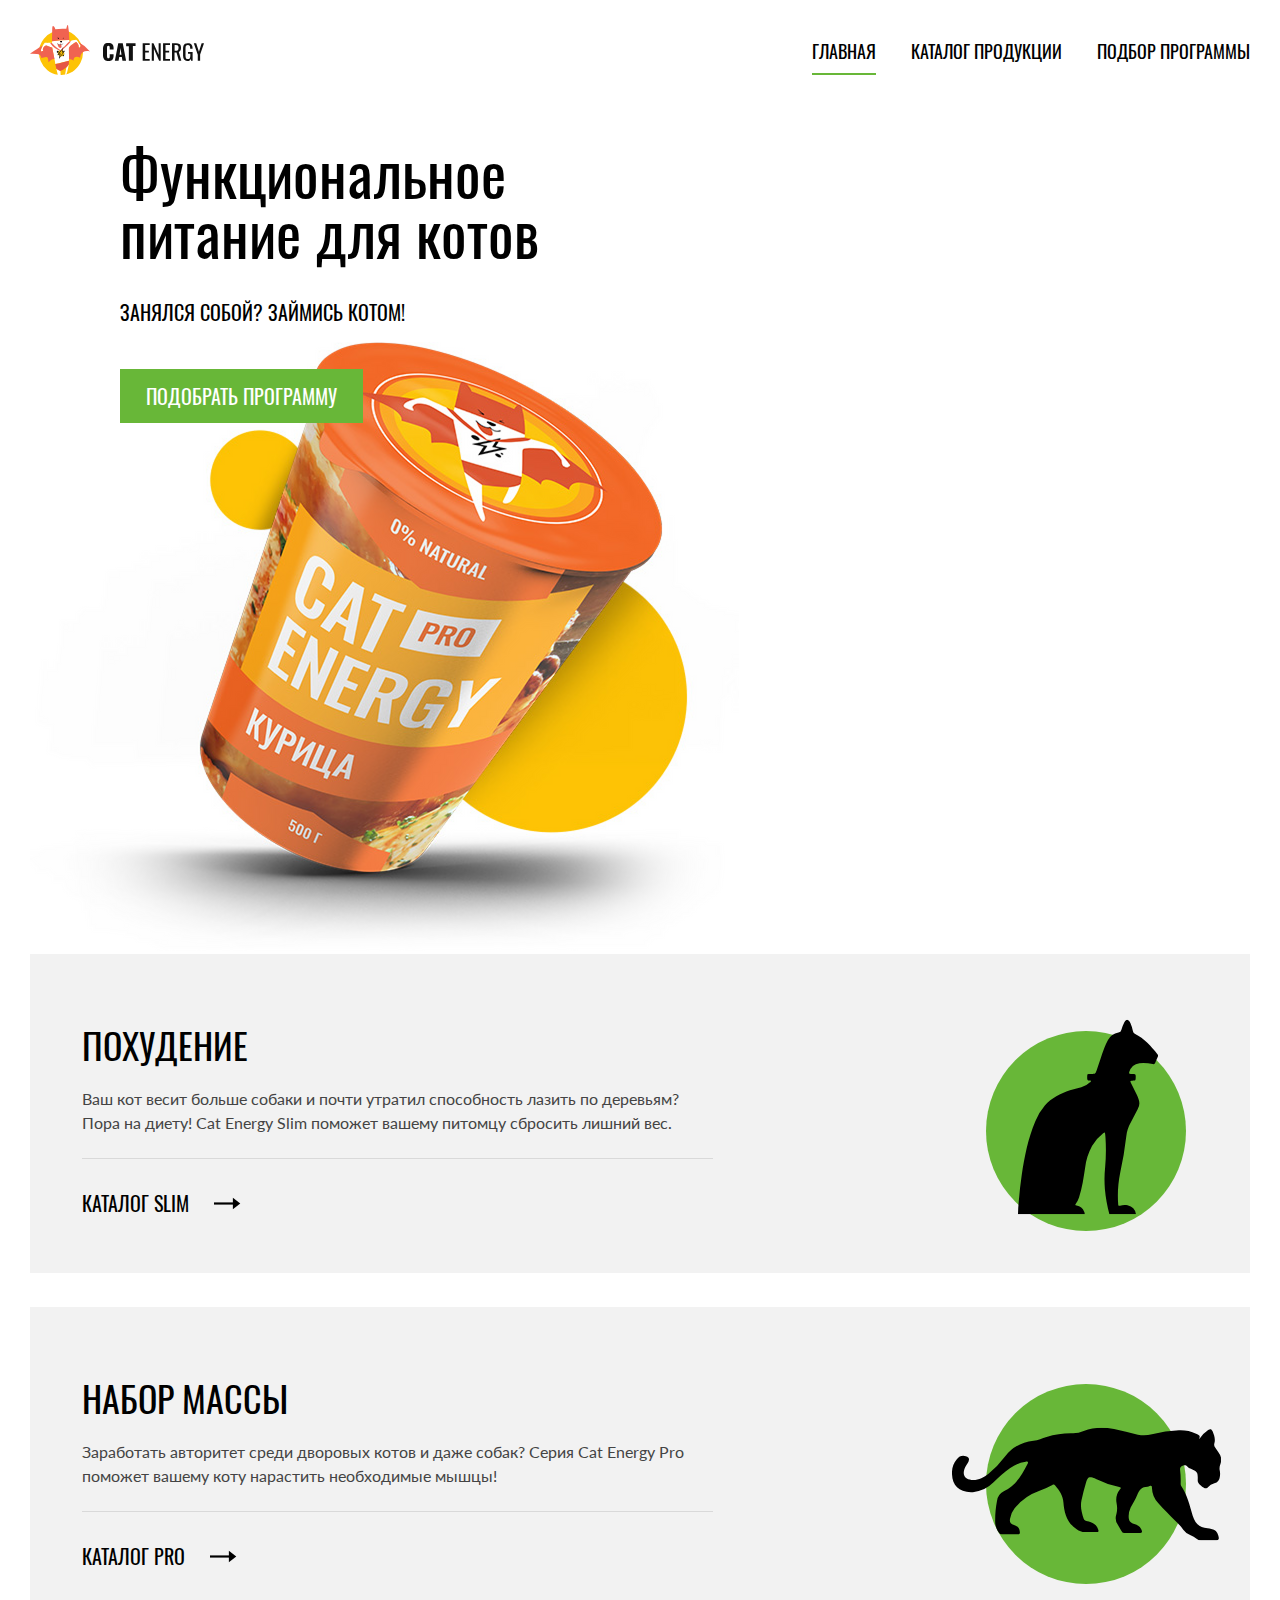
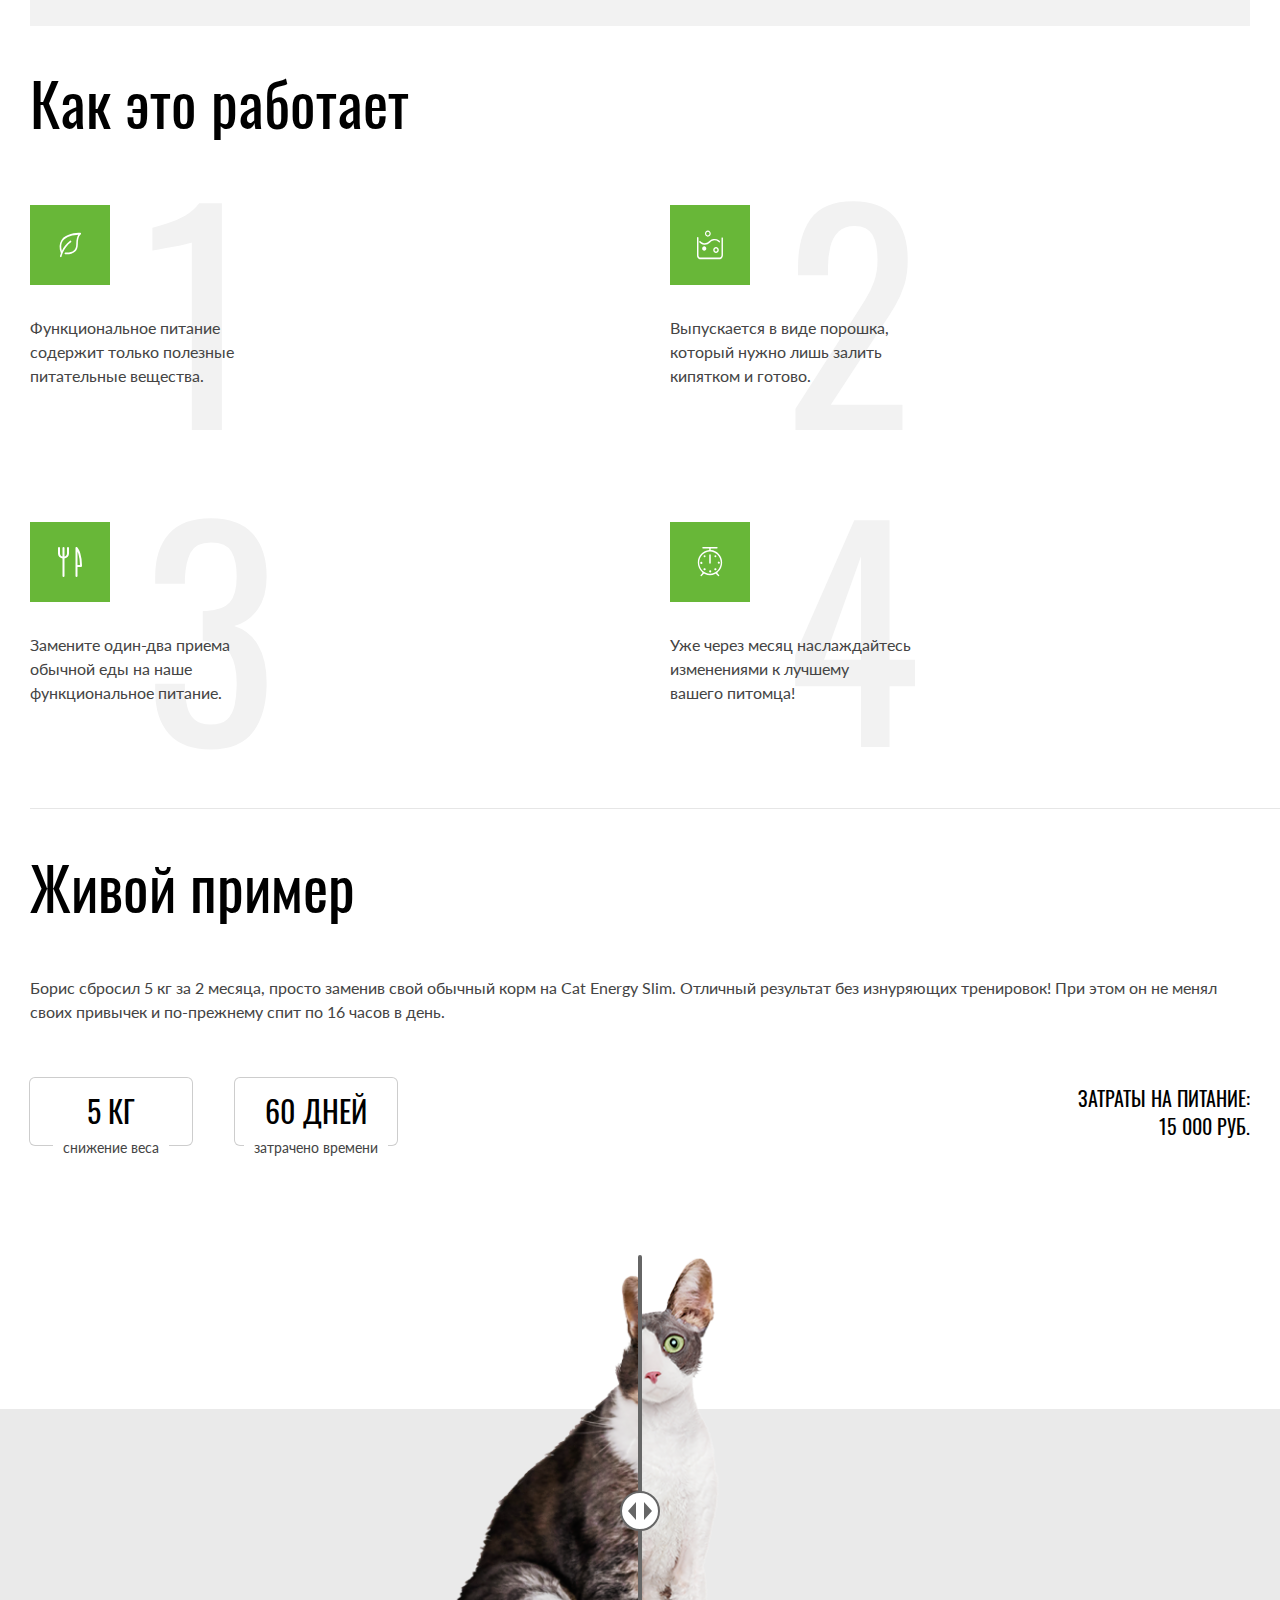
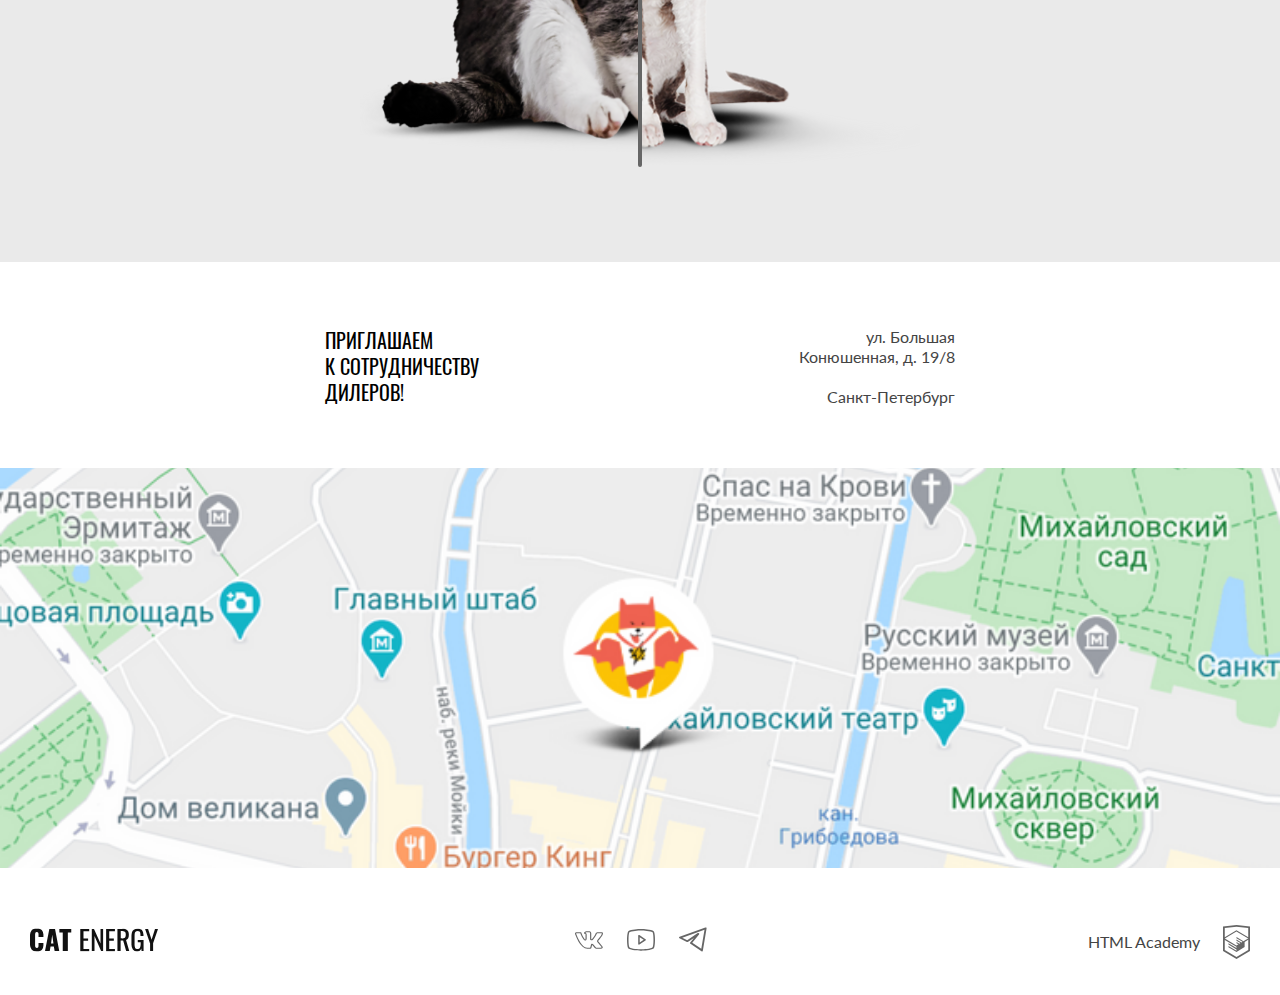
==== commit 74d6cace: "Deploying to gh-pages from @ Melante/366737-cat-energy-31@c9a5bc68b6420b3e25fe786104fa4cc17ee8a8a6 🚀" ====
--- a/index.html
+++ b/index.html
@@ -1 +1 @@
-<!DOCTYPE html><html class="page" lang="ru"><head><meta charset="UTF-8"><title>Cat Energy</title><meta name="viewport" content="width=device-width,initial-scale=1"><link rel="icon" href="favicon.ico"><link rel="icon" href="favicons/icon.svg" type="image/svg+xml"><link rel="apple-touch-icon" href="favicons/apple.png"><link rel="manifest" href="manifest.webmanifest"><link rel="stylesheet" href="styles/styles.css"><script src="scripts/index.js" defer="defer"></script></head><body class="page__body container"><!-- Шапка сайта --><header class="main-header"><a class="main-header__logo logo-energy" href="index.html" aria-current="page"><picture><source width="70" height="59" type="image/svg+xml" media="(min-width: 1440px)" srcset="icons/logo/logo-desk.svg"><source width="60" height="50" type="image/svg+xml" media="(min-width: 768px)" srcset="icons/logo/logo-pic.svg"><img class="main-header__logo-image" src="icons/logo/logo-mobile.svg" width="60" height="50" alt="Логотип Cat Energy"></picture><img class="main-header__logo-title" src="icons/logo/logo-text.svg" width="101" height="18" alt="Название Cat Energy"></a><nav class="main-nav"><button class="main-nav__toggle" type="button"><span class="visually-hidden">Навигация по сайту</span></button><div class="main-nav__wrapper"><ul class="main-nav__list site-list"><li class="site-list__item site-list__item--current"><a href="index.html" aria-current="page">Главная</a></li><li class="site-list__item"><a href="catalog.html">Каталог продукции</a></li><li class="site-list__item"><a href="#">Подбор программы</a></li></ul></div></nav></header><main class="main-container"><!-- Hero --><section class="hero"><h1 class="hero__title">Функциональное питание для котов</h1><p class="hero__subtitle">Занялся собой? Займись котом!</p><picture><source width="552" height="499" type="image/png" media="(min-width: 1440px)" srcset="images/nutrition-desktop@1x.png, images/nutrition-desktop@2x.png 2x"><source width="709" height="609" type="image/png" media="(min-width: 768px)" srcset="images/nutrition-tablet@1x.png, images/nutrition-tablet@2x.png 2x"><img class="hero__image" src="images/nutrition-mobile@1x.png" srcset="images/nutrition-mobile@2x.png 2x" width="280" height="270" alt="Баночка с правильным питанием для котов и кошек."></picture><a class="hero__link button" href="#">Подобрать&nbsp;программу</a></section><!-- Причины --><section class="build"><h2 class="visually-hidden">Причины посадить кота на правильное питание</h2><div class="build__program"><h3 class="build__title build__title--slim">Похудение</h3><p class="build__description">Ваш кот весит больше собаки и почти утратил способность лазить по деревьям? Пора на диету! Cat Energy Slim поможет вашему питомцу сбросить лишний вес.</p><a class="build__link" href="#">Каталог Slim</a></div><div class="build__program"><h3 class="build__title build__title--pro">Набор&nbsp;массы</h3><p class="build__description">Заработать авторитет среди дворовых котов и даже собак? Серия Cat Energy Pro поможет вашему коту нарастить необходимые мышцы!</p><a class="build__link" href="#">Каталог Pro</a></div></section><!-- Эффекты --><section class="effect"><h2 class="effect__title block-title block-title--table">Как это работает</h2><ul class="effect__list"><li class="effect__item effect__item--health"><p class="effect__description">Функциональное питание содержит только полезные питательные вещества.</p></li><li class="effect__item effect__item--water"><p class="effect__description">Выпускается в виде порошка, который нужно лишь залить кипятком и готово.</p></li><li class="effect__item effect__item--food"><p class="effect__description">Замените один-два приема обычной еды на наше функциональное питание.</p></li><li class="effect__item effect__item--time"><p class="effect__description">Уже через месяц наслаждайтесь изменениями к лучшему вашего питомца!</p></li></ul></section><!-- Результаты --><section class="results"><h2 class="results__title block-title block-title--table">Живой пример</h2><p class="results__description">Борис сбросил 5 кг за 2 месяца, просто заменив свой обычный корм на Cat Energy Slim. Отличный результат без изнуряющих тренировок! При этом он не менял своих привычек и по-прежнему спит по 16 часов в день.</p><div class="results__info"><dl class="results__list results-list"><div class="results-list__item"><dt class="results-list__number">5 кг</dt><dd class="results-list__description">снижение веса</dd></div><div class="results-list__item"><dt class="results-list__number">60 дней</dt><dd class="results-list__description">затрачено времени</dd></div></dl><div class="results__cost"><span>Затраты на питание:</span> <span>15 000 руб.</span></div></div><div class="results__slider results-slider"><div class="results-slider__before"><picture><source width="560" height="512" type="image/png" media="(min-width: 768px)" srcset="images/fatty-tablet@1x.png, images/fatty-tablet@2x.png 2x"><img class="results-slider__image results-slider__image--fat" src="images/fatty-mobile@1x.png" srcset="images/fatty-mobile@2x.png 2x" width="280" height="256" alt="Жирный кот."></picture></div><div class="results-slider__after"><picture><source width="560" height="512" type="image/png" media="(min-width: 768px)" srcset="images/slim-tablet@1x.png, images/slim-tablet@2x.png 2x"><img class="results-slider__image results-slider__image--slim" src="images/slim-mobile@1x.png" srcset="images/slim-mobile@2x.png 2x" width="280" height="256" alt="Кот, который питается правильно."></picture></div></div></section><!-- Контакты --><section class="contacts"><h2 class="visually-hidden">Наше местоположение</h2><div class="contacts__address"><p class="contacts__promo">Приглашаем к сотрудничеству дилеров!</p><div class="contacts__text"><p>ул. Большая<br>Конюшенная, д. 19/8</p><p>Санкт-Петербург</p></div></div><iframe src="https://yandex.ru/map-widget/v1/?um=constructor%3Afae3adf1f07cb8c70770107714b2216535f58e1cba3ab67204f3b5f1541e9e71&amp;source=constructor" width="320" height="362"></iframe><picture><source width="1440" height="400" type="image/png" media="(min-width: 1440px)" srcset="images/location-desktop@1x.png, images/location-desktop@2x.png 2x"><source width="768" height="400" type="image/png" media="(min-width: 768px)" srcset="images/location-tablet@1x.png, images/location-tablet@2x.png 2x"><img class="contacts__map" src="images/location@1x.png" width="320" height="362" alt="Карта с нашим адресом: ул. Большая Конюшенная, д. 19/8"></picture></section></main><!-- Подвал --><footer class="main-footer"><a class="main-footer__logo logo-energy" href="index.html" aria-current="page"><img class="main-footer__logo-image" src="icons/logo/logo-text.svg" width="128" height="24" alt="Cat Energy."></a><ul class="social"><li class="social__item"><a class="social__link social__link--vk" href="https://vk.com/htmlacademy">Перейти на нашу страницу в вконтакте.</a></li><li class="social__item"><a class="social__link social__link--youtube" href="https://www.youtube.com/user/htmlacademyru">Перейти на нашу страницу в ютубе.</a></li><li class="social__item"><a class="social__link social__link--tg" href="https://t.me/htmlacadem">Перейти на нашу страницу в Телеграме.</a></li></ul><a class="main-footer__html html-logo" href="https://htmlacademy.ru/intensive/adaptive"><span class="html-logo__title">НTML Academy</span> <img class="html-logo__image" src="icons/logo/logo-html.svg" width="27" height="34" alt="Лендинг интенсива «HTML и CSS. Адаптивная вёрстка и автоматизация»."></a></footer></body></html>+<!DOCTYPE html><html class="page" lang="ru"><head><meta charset="UTF-8"><title>Cat Energy</title><meta name="viewport" content="width=device-width,initial-scale=1"><link rel="icon" href="favicon.ico"><link rel="icon" href="favicons/icon.svg" type="image/svg+xml"><link rel="apple-touch-icon" href="favicons/apple.png"><link rel="manifest" href="manifest.webmanifest"><link rel="stylesheet" href="styles/styles.css"><script src="scripts/index.js" defer="defer"></script></head><body class="page__body"><!-- Шапка сайта --><header class="main-header"><div class="main-header__wrapper wrapper"><a class="main-header__logo logo-energy" href="index.html" aria-current="page"><picture><source width="70" height="59" type="image/svg+xml" media="(min-width: 1440px)" srcset="images/logo/logo-desk.svg"><source width="60" height="50" type="image/svg+xml" media="(min-width: 768px)" srcset="images/logo/logo-tablet.svg"><img class="main-header__logo-image" src="images/logo/logo-mobile.svg" width="33" height="38" alt="Логотип Cat Energy"></picture><img class="main-header__logo-title" src="images/logo/logo-text.svg" width="101" height="18" alt="Название Cat Energy"></a><nav class="main-nav"><button class="main-nav__toggle" type="button"><span class="visually-hidden">Навигация по сайту</span></button><div class="main-nav__open"><ul class="main-nav__list"><li class="main-nav__item main-nav__item--current main-nav__item--current-catalog"><a href="index.html" aria-current="page">Главная</a></li><li class="main-nav__item"><a href="catalog.html">Каталог продукции</a></li><li class="main-nav__item"><a href="#">Подбор программы</a></li></ul></div></nav></div><div class="main-header__hero hero"><div class="wrapper"><h1 class="hero__title">Функциональное питание для котов</h1><p class="hero__subtitle">Занялся собой? Займись котом!</p><picture><source width="552" height="499" type="image/png" media="(min-width: 1440px)" srcset="images/nutrition-desktop@1x.png, images/nutrition-desktop@2x.png 2x"><source width="709" height="609" type="image/png" media="(min-width: 768px)" srcset="images/nutrition-tablet@1x.png, images/nutrition-tablet@2x.png 2x"><img class="hero__image" src="images/nutrition-mobile@1x.png" srcset="images/nutrition-mobile@2x.png 2x" width="280" height="270" alt="Баночка с правильным питанием для котов и кошек."></picture><a class="hero__link button" href="#">Подобрать&nbsp;программу</a></div></div></header><main class="main-container"><!-- Причины --><section class="build wrapper"><h2 class="visually-hidden">Причины посадить кота на правильное питание</h2><div class="build__program build__program--slim"><h3 class="build__title">Похудение</h3><p class="build__description">Ваш кот весит больше собаки и почти утратил способность лазить по деревьям? Пора на диету! Cat Energy Slim поможет вашему питомцу сбросить лишний вес.</p><a class="build__link" href="#">Каталог Slim</a></div><div class="build__program build__program--pro"><h3 class="build__title">Набор&nbsp;массы</h3><p class="build__description">Заработать авторитет среди дворовых котов и даже собак? Серия Cat Energy Pro поможет вашему коту нарастить необходимые мышцы!</p><a class="build__link" href="#">Каталог Pro</a></div></section><!-- Эффекты --><section class="effect wrapper"><h2 class="effect__title block-title block-title--table">Как это работает</h2><ul class="effect__list"><li class="effect__item effect__item--health"><p class="effect__description">Функциональное питание содержит только полезные питательные вещества.</p></li><li class="effect__item effect__item--water"><p class="effect__description">Выпускается в виде порошка, который нужно лишь залить кипятком и готово.</p></li><li class="effect__item effect__item--food"><p class="effect__description">Замените один-два приема обычной еды на наше функциональное питание.</p></li><li class="effect__item effect__item--time"><p class="effect__description">Уже через месяц наслаждайтесь изменениями к лучшему вашего&nbsp;питомца!</p></li></ul></section><!-- Результаты --><section class="results"><div class="results__wrapper wrapper"><h2 class="results__title block-title block-title--table">Живой пример</h2><div class="results__info"><p class="results__description">Борис сбросил 5 кг за 2 месяца, просто заменив свой обычный корм на Cat Energy Slim. Отличный результат без изнуряющих тренировок! При этом он не менял своих привычек и по-прежнему спит по 16 часов в день.</p><dl class="results__list results-list"><div class="results-list__item"><dt class="results-list__number">5&nbsp;кг</dt><dd class="results-list__description">снижение веса</dd></div><div class="results-list__item"><dt class="results-list__number">60&nbsp;дней</dt><dd class="results-list__description">затрачено времени</dd></div></dl><div class="results__cost"><span>Затраты на питание:</span> <span>15 000 руб.</span></div></div><div class="results__slider"><picture><source width="560" height="512" type="image/png" media="(min-width: 768px)" srcset="images/fatty-tablet@1x.png, images/fatty-tablet@2x.png 2x"><img class="results__slider-image results__slider-image--fat" src="images/fatty-mobile@1x.png" srcset="images/fatty-mobile@2x.png 2x" width="280" height="256" alt="Жирный кот."></picture><div class="results__curtain"><button class="results__curtain-thumb" type="button"><span class="visually-hidden">Ползунок</span></button></div><picture><source width="560" height="512" type="image/png" media="(min-width: 768px)" srcset="images/slim-tablet@1x.png, images/slim-tablet@2x.png 2x"><img class="results__slider-image results__slider-image--slim" src="images/slim-mobile@1x.png" srcset="images/slim-mobile@2x.png 2x" width="280" height="256" alt="Кот, который питается правильно."></picture></div></div></section><!-- Контакты --><section class="contacts"><h2 class="visually-hidden">Наше местоположение</h2><div class="contacts__address wrapper"><p class="contacts__promo">Приглашаем<br>к сотрудничеству дилеров!</p><div class="contacts__text"><p>ул. Большая<br>Конюшенная, д. 19/8</p><p>Санкт-Петербург</p></div></div><div class="contacts__map map"><iframe class="map__iframe" src="https://yandex.ru/map-widget/v1/?um=constructor%3Afae3adf1f07cb8c70770107714b2216535f58e1cba3ab67204f3b5f1541e9e71&amp;source=constructor" width="320" height="362" allowfullscreen loading="lazy" title="Карта с нашим адресом: ул. Большая Конюшенная, д. 19/8"></iframe><div class="map__back"><picture><source width="1440" height="400" type="image/png" media="(min-width: 1440px)" srcset="images/location-desktop@1x.png, images/location-desktop@2x.png 2x"><source width="768" height="400" type="image/png" media="(min-width: 768px)" srcset="images/location-tablet@1x.png, images/location-tablet@2x.png 2x"><img class="map__image" src="images/location@1x.png" width="320" height="362" alt="Карта с нашим адресом: ул. Большая Конюшенная, д. 19/8" loading="lazy"></picture></div></div></section></main><!-- Подвал --><footer class="main-footer wrapper"><a class="main-footer__logo logo-energy" href="index.html" aria-current="page"><img class="main-footer__logo-image" src="images/logo/logo-text.svg" width="128" height="24" alt="Cat Energy."></a><ul class="social"><li class="social__item"><a class="social__link social__link--vk" href="https://vk.com/htmlacademy"><span class="visually-hidden">Перейти на нашу страницу в вконтакте.</span></a></li><li class="social__item"><a class="social__link social__link--youtube" href="https://www.youtube.com/user/htmlacademyru"><span class="visually-hidden">Перейти на нашу страницу в ютубе.</span></a></li><li class="social__item"><a class="social__link social__link--tg" href="https://t.me/htmlacadem"><span class="visually-hidden">Перейти на нашу страницу в Телеграме.</span></a></li></ul><a class="main-footer__html html-logo" href="https://htmlacademy.ru/intensive/adaptive"><span class="html-logo__title">НTML Academy</span> <img class="html-logo__image" src="images/logo/logo-html.svg" width="27" height="34" alt="Лендинг интенсива «HTML и CSS. Адаптивная вёрстка и автоматизация»."></a></footer><script src="scripts/index.js"></script></body></html>--- a/styles/styles.css
+++ b/styles/styles.css
@@ -1 +1 @@
-@font-face{font-family:Lato;font-weight:400;font-style:normal;src:url(../fonts/lato/Lato-Regular.woff2)format("woff2");font-display:swap}@font-face{font-family:Oswald;font-weight:400;font-style:normal;src:url(../fonts/oswald/oswaldregular.woff2)format("woff2");font-display:swap}:root{--font-basic:"Lato","Arial",sans-serif;--font-secondary:"Oswald","Arial",sans-serif;--text-basic-color:#444;--text-secondary-color:#000;--text-light-color:#fff;--background-color:#68b738d9;--button-basic:#68b738;--button-basic-hover:#5eaa2f;--button-basic-active:#ffffff4d;--button-secondary:#f2f2f2;--button-secondary-hover:#ebebeb;--input--error:#ff8282}body{color:var(--text-basic-color,inherit);font-family:Lato,Oswald,Arial,sans-serif;font-size:14px;font-style:normal;font-weight:400;line-height:1.29}.button{font-family:var(--font-secondary,inherit);text-transform:uppercase;background-color:var(--button-basic,#68b738);color:var(--text-light-color,inherit);border:none;width:300px;padding:10px;font-size:16px;line-height:1.25}.button:hover{background-color:var(--button-basic-hover,#5eaa2f)}.button:active{color:var(--button-basic-active,#5eaa2f)}.visually-hidden{clip:rect(0 0 0 0);border:0;width:1px;height:1px;margin:-1px;padding:0;position:absolute;overflow:hidden}.block-title{font-family:var(--font-secondary,inherit);color:var(--text-secondary-color,inherit);font-size:36px;line-height:1.11}.catalog-block{font-family:var(--font-secondary,inherit);color:var(--text-secondary-color,inherit);font-size:24px;line-height:1}.site-list{font-family:var(--font-secondary,inherit);font-size:20px;line-height:1;list-style-type:none}.site-list__item a{text-transform:uppercase;color:var(--text-secondary-color,inherit);text-decoration:none}.hero{font-family:var(--font-secondary,inherit);background:linear-gradient(transparent 0,var(--button-basic,inherit)0,var(--button-basic,inherit)85%,transparent 85%);color:var(--text-light-color,inherit)}.hero__title{text-align:center;font-size:36px;line-height:1}.hero__subtitle{text-transform:uppercase;text-align:center;font-size:14px;line-height:1}.hero__link{text-decoration:none}.build__title{font-family:var(--font-secondary,inherit);color:var(--text-secondary-color,inherit);text-transform:uppercase;align-items:center;padding-left:90px;font-size:24px;line-height:1.54;display:grid;position:relative}.build__title:before,.build__title:after{content:"";justify-self:start;margin-left:20px;position:absolute}.build__title--slim:after{background-image:url(../icons/stack.svg#cat-slim);background-repeat:no-repeat;background-size:contain;width:36px;height:50px;transform:translate(20%)}.build__title--slim:before{background-color:var(--button-basic,#68b738);border-radius:50%;width:50px;height:50px}.build__title--pro:after{background-image:url(../icons/stack.svg#cat-slim);background-repeat:no-repeat;background-size:contain;width:67px;height:28px;transform:translate(-20%)}.build__title--pro:before{background-color:var(--button-basic,#68b738);border-radius:50%;width:50px;height:50px}.build__description{font-size:14px;line-height:1.29}.build__link{font-family:var(--font-secondary,inherit);color:var(--text-secondary-color,inherit);text-transform:uppercase;font-size:16px;line-height:1;text-decoration:none}.effect__item{list-style-type:none}.results__cost{font-family:var(--font-secondary,inherit);color:var(--text-secondary-color,inherit);text-transform:uppercase;font-size:14px;line-height:1.43}.results-list__number{font-family:var(--font-secondary,inherit);color:var(--text-secondary-color,inherit);text-transform:uppercase;font-size:24px;line-height:1}.results-list__description{font-size:12px;line-height:1}.social__item{list-style-type:none}.html-logo{color:var(--text-secondary-color,inherit);font-size:16px;line-height:1.25;text-decoration:none}.catalog__title{font-family:var(--font-secondary,inherit);color:var(--text-secondary-color,inherit);font-size:36px;line-height:1}.catalog__list{list-style-type:none}.catalog-card__link{text-decoration:none}.catalog-card__button--extra{color:var(--text-secondary-color,inherit);background-color:var(--button-secondary,inherit)}.catalog-card__button--extra:hover,.catalog-card__button--extra:active{background-color:var(--button-secondary-hover,inherit)}.catalog-card__title{font-family:var(--font-secondary,inherit);text-transform:uppercase;color:var(--text-secondary-color,inherit);font-size:16px;line-height:1.25}.catalog-card__list,.catalog-card__description{font-size:12px;line-height:1.33}.extra__present{background-blend-mode:multiply;background-image:url(../images/cat-present-mobile@1x.png);background-position:top;background-repeat:no-repeat;background-size:cover;background-color:var(--background-color,inherit);width:280px}@media (resolution>=2dppx){.extra__present{background-image:url(../images/cat-present-mobile@2x.png);background-size:280px}}@media (width>=768px){.extra__present{background-image:url(../images/cat-present-tablet@1x.png);width:100%}}@media (width>=768px) and (resolution>=2dppx){.extra__present{background-image:url(../images/cat-present-tablet@2x.png);background-size:707px}}@media (width>=1440px){.extra__present{background-image:url(../images/cat-present-desktop@1x.png);background-size:245px;width:245px}}@media (width>=1440px) and (resolution>=2dppx){.extra__present{background-image:url(../images/cat-present-desktop@2x.png);background-size:245px}}.extra-item{list-style-type:none}.extra-item__title{font-family:var(--font-secondary,inherit);color:var(--text-secondary-color,inherit);text-transform:uppercase;font-size:16px;line-height:1}.extra-item__list{font-size:14px;line-height:1}.present{color:var(--text-light-color,inherit)}.present__title{text-align:center;color:var(--text-light-color,inherit);padding:58px 60px;font-size:16px;line-height:1.25}.present__title:before{content:"";background-image:url(../icons/stack.svg#bonus);background-position:50%;background-repeat:no-repeat;background-size:contain;width:78px;height:80px;margin:auto auto 20px;display:block}.subscribe__description{font-family:var(--font-secondary,inherit);color:var(--text-secondary-color,inherit);font-size:16px;line-height:1.5}.form__field{font-family:var(--font-secondary,inherit);text-transform:uppercase;font-size:20px;line-height:1.5}.form__button{list-style:1.3;font-size:20px}.contacts__promo{font-family:var(--font-secondary,inherit);color:var(--text-secondary-color,inherit);text-transform:uppercase;font-size:16px;line-height:1.25}.contacts__text{font-size:14px;line-height:1.43}+@font-face{font-family:Lato;font-weight:400;font-style:normal;src:url(../fonts/lato/Lato-Regular.woff2)format("woff2");font-display:swap}@font-face{font-family:Oswald;font-weight:400;font-style:normal;src:url(../fonts/oswald/oswaldregular.woff2)format("woff2");font-display:swap}:root{--font-basic:"Lato","Arial",sans-serif;--font-secondary:"Oswald","Lato","Arial",sans-serif;--text-basic-color:#444;--text-dark-color:#222;--text-darker-color:#111;--text-secondary-color:#000;--text-light-color:#fff;--background-color:#68b738d9;--button-basic:#68b738;--button-basic-hover:#5eaa2f;--button-basic-active:#ffffff4d;--button-secondary:#f2f2f2;--button-secondary-hover:#ebebeb;--arrow:#000;--current-basic:#68b738;--current-secondary:#fff;--back-basic:#fff;--back-color:#68b738;--back-secondary:#f2f2f2;--back-grey:#eaeaea;--border:#e6e6e6;--border-secondary:#d9d9d9;--border-special:#cdcdcd;--curtain:#666;--curtain-hover:#68b738;--curtain-active:#5eaa2f99;--social:#666;--social-hover:#68b738;--input--error:#ff8282;--light-color:#fff;--cat-back:#414146;--cat-gradient:#68b738}body{box-sizing:border-box;font-family:var(--font-basic,--font-secondary);color:var(--text-basic-color,inherit);flex-direction:column;height:100%;margin:0;font-size:14px;font-style:normal;font-weight:400;line-height:1.29;display:flex}.wrapper{box-sizing:border-box;width:100%;margin:auto;padding:0 20px}@media (width>=768px){.wrapper{padding:0 30px}}@media (width>=1440px){.wrapper{max-width:1600px;padding:0 110px}}.button{font-family:var(--font-secondary,inherit);text-transform:uppercase;background-color:var(--button-basic,#68b738);color:var(--text-light-color,inherit);box-sizing:border-box;border:none;padding:10px;font-size:16px;line-height:1.25}.button:hover{background-color:var(--button-basic-hover,#5eaa2f)}.button:active{color:var(--button-basic-active,#5eaa2f)}.visually-hidden{clip:rect(0 0 0 0);border:0;width:1px;height:1px;margin:-1px;padding:0;position:absolute;overflow:hidden}.block-title{font-family:var(--font-secondary,inherit);color:var(--text-secondary-color,inherit);margin:0 0 40px;font-size:36px;font-weight:400;line-height:1.11}@media (width>=768px){.block-title{margin-bottom:60px;font-size:60px;line-height:1}}.catalog-block{font-family:var(--font-secondary,inherit);background-color:var(--text-light-color,#fff);color:var(--text-secondary-color,inherit);box-shadow:-40px 0 0 0 var(--current-secondary,#fff),40px 0 0 0 var(--current-secondary,#fff);width:-moz-fit-content;width:fit-content;margin:0;font-size:24px;font-weight:400;line-height:1;position:relative}@media (width>=768px){.catalog-block{margin-left:40px;font-size:32px}}@media (width>=1440px){.catalog-block{margin-left:0;font-size:40px}}.catalog-block:before{content:"";background:var(--current-basic,#68b738);box-shadow:100vw 0 0 0 var(--current-basic,#68b738);z-index:-1;width:100vw;height:2px;position:absolute;top:10px;right:0}@media (width>=768px){.catalog-block:before{top:14px}}@media (width>=1440px){.catalog-block:before{top:18px}}.page{height:100%}.main-header{width:100%;margin-bottom:20px;display:grid}@media (width>=768px){.main-header{margin-bottom:0}}@media (width>=1440px){.main-header{width:100%;margin-bottom:82px;position:relative}}.main-header:before{content:"";z-index:-1;width:50%;height:85%;position:absolute;left:0}@media (width>=1440px){.main-header:before{background-color:var(--cat-back,#414146);background-image:linear-gradient(var(--background-color,#68b738d9)100%,var(--cat-gradient,#68b738)),url(../images/cat-hero-desktop@1x.jpg);background-position:0;background-repeat:no-repeat;width:50%;height:100%;left:auto;right:0}}@media (width>=1440px) and (resolution>=2dppx){.main-header:before{background-image:url(../images/cat-hero-desktop@2x.jpg)}}.main-header--catalog{margin-bottom:0}@media (width>=1440px){.main-header--catalog{background-image:none;background-color:var(--back-basic,#fff)}}.main-header__wrapper{justify-content:space-between;align-items:center;margin:0 auto 10px;padding-top:13px;display:flex}@media (width>=768px){.main-header__wrapper{margin-bottom:63px;padding-top:25px}}@media (width>=1440px){.main-header__wrapper{margin-bottom:107px;padding-top:55px}.main-header__wrapper--catalog{margin-bottom:70px}}.main-header__logo{display:contents}@media (width>=768px){.main-header__logo{align-items:center;gap:13px;display:flex}}@media (width>=1440px){.main-header__logo-image{width:70px;height:auto}.main-header__logo-title{width:118px;height:auto}}.logo-energy{text-align:center}@media (width>=1440px){.logo-energy:hover{opacity:.8}.logo-energy:active{opacity:.6}}.main-nav__toggle{background-color:var(--text-secondary-color,#000);cursor:pointer;border:none;width:24px;height:2px;position:relative;top:-8px}@media (width>=768px){.main-nav__toggle{display:none}}.main-nav__toggle:before,.main-nav__toggle:after{content:"";background-color:var(--text-secondary-color,#000);width:24px;height:2px;position:absolute;left:0}.main-nav__toggle:before{top:-8px}.main-nav__toggle:after{top:8px}.main-nav__toggle.main-nav__toggle--open{background-color:#0000}.main-nav__toggle.main-nav__toggle--open:before{top:0;transform:rotate(45deg)}.main-nav__toggle.main-nav__toggle--open:after{top:0;transform:rotate(-45deg)}.main-nav__open{display:none}@media (width>=768px){.main-nav__open{width:100%;display:block}}.main-nav--open{background-color:var(--text-light-color,#fff);z-index:1;width:100%;margin-top:10px;display:flex;position:absolute;left:0}@media (width>=768px){.main-nav--open{position:static}}.main-nav__list{text-align:center;font-family:var(--font-secondary,inherit);width:100%;margin:0;padding:0;font-size:20px;line-height:1;list-style-type:none;display:block}@media (width>=768px){.main-nav__list{flex-wrap:wrap;gap:35px;margin-top:11px;font-size:18px;line-height:1.33;display:flex}}.main-nav__item{border-bottom:1px solid var(--border,#e6e6e6);padding:22px 0}@media (width>=768px){.main-nav__item{border:none;padding:0}}.main-nav__item:first-child{border-top:1px solid var(--border,#e6e6e6)}@media (width>=768px){.main-nav__item:first-child{border:none}}.main-nav__item a{text-transform:uppercase;color:var(--text-secondary-color,inherit);text-decoration:none}@media (width>=1440px){.main-nav__item a{color:var(--text-light-color,#fff);font-size:20px;line-height:1.5}}.main-nav__item--catalog a{color:var(--text-secondary-color,#000)}.main-nav__item:hover{opacity:.6}.main-nav__item:active{opacity:.3}@media (width>=768px){.main-nav__item--current a:after{content:"";border-bottom:2px solid var(--current-basic,#68b738);width:100%;margin:10px auto 0;display:block}}@media (width>=1440px){.main-nav__item--current a:after{border-bottom:2px solid var(--current-secondary,#fff)}.main-nav__item--current-catalog{border-bottom:2px solid var(--current-basic,#68b738)}}.main-container{flex-grow:1}.hero{text-align:center;font-family:var(--font-secondary,inherit);color:var(--text-light-color,inherit);position:relative}@media (width>=768px){.hero{text-align:start;color:var(--text-secondary-color,#000);min-width:415px;margin-left:90px}}@media (width>=1440px){.hero{text-align:center;margin-left:80px}}.hero:before{content:"";z-index:-1;background-color:var(--cat-back,#414146);background-image:linear-gradient(var(--background-color,#68b738d9)100%,var(--cat-gradient,#68b738)),url(../images/cat-hero-mobile@1x.jpg);background-position:top;background-repeat:no-repeat;background-size:contain;width:100%;height:63%;position:absolute;left:0}@media (resolution>=2dppx){.hero:before{background-image:url(../images/cat-hero-mobile@2x.jpg)}}@media (width>=768px){.hero:before{background:0 0}.hero__wrapper{margin-left:120px}}.hero__title{text-align:center;max-width:420px;margin:0 auto 25px;padding-top:27px;font-size:36px;font-weight:400;line-height:1}@media (width>=768px){.hero__title{text-align:start;margin:0 0 40px;padding:0;font-size:60px;line-height:1}}.hero__subtitle{text-transform:uppercase;text-align:center;margin:0 0 29px;font-size:14px;line-height:1}@media (width>=768px){.hero__subtitle{text-align:start;margin-bottom:20px;font-size:20px;line-height:1}}@media (width>=1440px){.hero__subtitle{margin-bottom:50px}}@media (width>=768px){.hero__image{margin-left:-90px}}@media (width>=1440px){.hero__image{margin:0 auto;position:absolute;top:-81px;left:143px;right:0}}.hero__link{max-width:350px;margin:0 auto;text-decoration:none;display:block}@media (width>=768px){.hero__link{margin:0;padding:14px 26px;font-size:20px;line-height:1.3;position:absolute;top:28%}}@media (width>=1440px){.hero__link{max-width:244px;margin-bottom:185px;position:static;top:33%}}.build{display:grid}@media (width>=768px){.build{margin-bottom:46px}}@media (width>=1440px){.build{grid-template-columns:1fr 1fr;gap:80px;margin-top:82px;margin-bottom:70px;display:grid}}.build__program{background-color:var(--back-secondary,#f2f2f2);align-items:center;margin-bottom:20px;padding:30px 30px 22px 20px;display:grid;position:relative}@media (width>=768px){.build__program{align-items:start;margin:0;padding:41px 61px 55px 52px}}@media (width>=1440px){.build__program{padding-bottom:58px}}.build__program--slim{margin-bottom:20px}@media (width>=768px){.build__program--slim{margin-bottom:34px}}@media (width>=1440px){.build__program--slim{margin-bottom:0}}.build__program:before,.build__program:after{content:"";justify-self:start;width:50px;height:50px;margin-left:20px;display:inline-block;position:absolute;top:23px}@media (width>=768px){.build__program:before,.build__program:after{justify-self:end;width:200px;height:200px;margin-right:64px;top:24%}}@media (width>=1440px){.build__program:before,.build__program:after{justify-self:start;width:100px;height:100px;margin-left:52px;top:13%}}.build__program--slim:after{background-image:url(../icons/stack.svg#cat-slim);background-repeat:no-repeat;background-size:contain;width:36px;height:50px;transform:translate(20%)}@media (width>=768px){.build__program--slim:after{width:140px;height:200px;transform:translate(-20%,-7%)}}@media (width>=1440px){.build__program--slim:after{width:70px;height:97px;transform:translate(20%,-8%)}}.build__program--slim:before{background-color:var(--button-basic,#68b738);border-radius:50%}.build__program--pro:after{background-image:url(../icons/stack.svg#cat-pro);background-repeat:no-repeat;background-size:contain;width:67px;height:50px;transform:translate(-13%)}@media (width>=768px){.build__program--pro:after{width:269px;height:200px;transform:translate(13%)}}@media (width>=1440px){.build__program--pro:after{width:138px;height:95px;transform:translate(-15%)}}.build__program--pro:before{background-color:var(--button-basic,#68b738);border-radius:50%}.build__title{font-family:var(--font-secondary,inherit);color:var(--text-secondary-color,inherit);text-transform:uppercase;margin:0 0 29px;padding-left:70px;font-size:24px;font-weight:400;line-height:1.54}@media (width>=768px){.build__title{margin-top:32px;margin-bottom:24px;padding:0;font-size:36px;line-height:1}}@media (width>=1440px){.build__title{margin-top:37px;margin-bottom:72px;margin-left:162px}}.build__description{box-shadow:0 1px 0 0 var(--border-secondary,#d9d9d9);margin:0 0 19px;padding-bottom:23px;font-size:14px;line-height:1.29}@media (width>=768px){.build__description{width:57%;margin-bottom:30px;font-size:16px;line-height:1.5}}@media (width>=1440px){.build__description{width:100%;margin-bottom:5px}}.build__link{font-family:var(--font-secondary,inherit);color:var(--text-secondary-color,inherit);text-transform:uppercase;gap:15px;font-size:16px;line-height:1;text-decoration:none;display:flex}@media (width>=768px){.build__link{align-items:center;gap:25px;font-size:20px;line-height:1.5}}.build__link:after{content:"";background-color:var(--arrow,#000);width:35px;height:15px;display:inline-block;-webkit-mask-image:url(../icons/stack.svg#icon_arrow);mask-image:url(../icons/stack.svg#icon_arrow);-webkit-mask-position:50%;mask-position:50%;-webkit-mask-repeat:no-repeat;mask-repeat:no-repeat}.build__link:hover:after{width:32px;transition:all .5s}.build__link:active{opacity:.3;width:32px;transition:all .5s}.effect{margin-bottom:29px}@media (width>=768px){.effect{margin-top:45px;margin-bottom:47px}}@media (width>=1440px){.effect{margin-bottom:80px}}@media (width>=768px){.effect:after{content:"";border-bottom:1px solid var(--border,#e6e6e6);width:100vw;padding-top:57px;display:block}}@media (width>=1440px){.effect:after{border:none;display:none}}.effect__list{counter-reset:number 0;margin:0;padding:0;list-style-type:none;display:grid}@media (width>=768px){.effect__list{grid-template-columns:repeat(2,1fr);justify-content:start;gap:75px 60px;display:grid}}@media (width>=1440px){.effect__list{grid-template-columns:repeat(4,265px)}}.effect__item{align-items:center;gap:20px;margin-bottom:20px;list-style-type:none;display:flex;position:relative}@media (width>=768px){.effect__item{background-position:55px 10px;background-repeat:no-repeat;background-size:auto 230px;align-content:start;gap:31px;width:250px;margin-bottom:0;padding-top:13px;display:grid}}.effect__item:before{content:"";background-image:var(--effect);background-color:var(--back-color,#68b738);background-position:50%;background-repeat:no-repeat;background-size:26px 30px;flex-shrink:0;width:60px;height:60px;display:inline-block}@media (width>=768px){.effect__item:before{width:80px;height:80px}.effect__item:after{content:counter(number);counter-increment:number;font-family:var(--font-secondary,"Oswald");z-index:-2;color:var(--back-secondary,#f2f2f2);font-size:280px;line-height:1;position:absolute;top:-28px;left:114px}}.effect__item--health{--effect:url(../icons/stack.svg#health)}.effect__item--water{--effect:url(../icons/stack.svg#water)}.effect__item--food{--effect:url(../icons/stack.svg#food)}.effect__item--time{--effect:url(../icons/stack.svg#time)}.effect__description{margin:0}@media (width>=768px){.effect__description{padding-bottom:46px;font-size:16px;line-height:1.5}}.results{background:var(--back-grey,#eaeaea);padding-top:25px;padding-bottom:39px}@media (width>=768px){.results{background:linear-gradient(var(--back-basic,#fff)55%,var(--back-grey,#eaeaea)55%);margin-bottom:60px;padding-top:0;padding-bottom:0}}@media (width>=1440px){.results{background-image:linear-gradient(var(--back-basic,#fff)23%,var(--back-grey,#eaeaea)23%);margin:0;padding-bottom:35px}.results__wrapper{position:relative}}@media (width>=768px){.results__title{margin-bottom:60px}}@media (width>=1440px){.results__title{margin-bottom:146px}}.results__description{margin-bottom:20px}@media (width>=768px){.results__description{width:100%;margin:0 0 54px;font-size:16px;line-height:1.5}}@media (width>=1440px){.results__description{margin-bottom:71px}}@media (width>=768px){.results__info{flex-wrap:wrap;justify-content:center;align-items:center;margin-bottom:80px;display:flex}}@media (width>=1440px){.results__info{justify-content:start;max-width:433px;margin-bottom:20px}}.results__cost{font-family:var(--font-secondary,inherit);text-align:center;color:var(--text-secondary-color,inherit);text-transform:uppercase;padding-bottom:20px;font-size:14px;line-height:1.43}@media (width>=768px){.results__cost{justify-items:end;gap:8px;margin-top:-10px;margin-left:auto;font-size:20px;line-height:1;display:grid}}@media (width>=1440px){.results__cost{gap:67px;margin:0;display:flex}}.results__slider{aspect-ratio:280/256;grid-template-columns:50% auto 50%;width:min(100%,560px);margin:0 auto;display:grid}@media (width>=768px){.results__slider{margin:0 auto;padding-bottom:95px}}@media (width>=1440px){.results__slider{padding:0;position:absolute;top:0;right:110px}}.results__slider-image{object-fit:cover;width:100%;height:100%;display:block}.results__slider-image--fat{object-position:left}.results__slider-image--slim{object-position:right}.results__curtain{z-index:1;background-color:var(--curtain,#666);border-radius:2px;place-items:center;width:4px;height:100%;margin:0 -2px;display:grid}.results__curtain:hover{--curtain:var(--curtain-hover,#68b738)}.results__curtain:active{--curtain:var(--curtain-active,#68b738)}.results__curtain-thumb{border:2px solid var(--curtain,#666);background-color:var(--back-basic,#fff);cursor:col-resize;border-radius:50%;justify-content:center;align-items:center;width:40px;height:40px;display:grid;transform:translate(-18px)}.results__curtain-thumb:before{content:"";background-color:var(--curtain,#666);width:24px;height:18px;-webkit-mask-image:url(../icons/stack.svg#thumb);mask-image:url(../icons/stack.svg#thumb);-webkit-mask-position:50%;mask-position:50%;-webkit-mask-repeat:no-repeat;mask-repeat:no-repeat}.results-list{text-align:center;justify-content:center;gap:32px;margin:0 0 15px;display:flex}@media (width>=768px){.results-list{gap:43px}}@media (width>=1440px){.results-list{margin-bottom:48px}}.results-list__item{text-align:center;box-sizing:border-box;width:125px;display:grid}@media (width>=768px){.results-list__item{width:162px}}.results-list__number{font-family:var(--font-secondary,inherit);box-shadow:0 0 0 1px var(--border-special,#cdcdcd);color:var(--text-secondary-color,inherit);text-transform:uppercase;border-radius:5px;padding:15px 20px;font-size:24px;line-height:1}@media (width>=768px){.results-list__number{font-size:30px;line-height:1.23}}.results-list__description{z-index:1;background-color:var(--back-grey,#eaeaea);max-width:80px;margin:-13px auto 0;padding:5px 10px;font-size:12px;line-height:1}@media (width>=768px){.results-list__description{background-color:var(--back-basic,#fff);max-width:130px;margin-top:-9px;font-size:14px;line-height:1}}@media (width>=1440px){.results-list__description{background-color:var(--back-grey,#eaeaea)}}.social{box-shadow:0 1px 0 0 var(--border-special,#d9d9d9);justify-content:center;gap:24px;margin:0;padding:0 0 12px;display:flex}@media (width>=768px){.social{box-shadow:none;margin:0;padding:0}}.social__item{list-style-type:none}.social__link:before{content:"";-webkit-mask-image:var(--icon-social);mask-image:var(--icon-social);background-color:var(--social,#666);width:28px;height:28px;display:inline-block;-webkit-mask-position:50%;mask-position:50%;-webkit-mask-repeat:no-repeat;mask-repeat:no-repeat}.social__link:hover{--social:var(--social-hover,#68b738)}.social__link:active{--social:var(--social-hover,#68b738);opacity:.3}.social__link--vk{--icon-social:url(../icons/stack.svg#social_vkontakte)}.social__link--youtube{--icon-social:url(../icons/stack.svg#social_youtube)}.social__link--tg{--icon-social:url(../icons/stack.svg#social_telegram)}.html-logo{color:var(--text-basic-color,#444);text-align:center;justify-content:space-between;align-items:center;font-size:16px;line-height:1.25;text-decoration:none;display:flex}@media (width>=768px){.html-logo{gap:23px}}.catalog{margin-bottom:25px}@media (width>=768px){.catalog{margin-bottom:74px}}@media (width>=1440px){.catalog{margin-bottom:72px}}.catalog__title{font-family:var(--font-secondary,inherit);color:var(--text-secondary-color,inherit);margin:28px 0 41px;font-size:36px;font-weight:400;line-height:1;position:relative}@media (width>=768px){.catalog__title{margin:0 0 86px;font-size:60px}}@media (width>=1440px){.catalog__title{margin-bottom:84px}}.catalog__title:before,.catalog__title:after{content:"";width:100vw;height:1px;display:block;position:absolute;right:0}@media (width>=768px){.catalog__title:before,.catalog__title:after{display:none}}.catalog__title:before{background:var(--border-secondary,#d9d9d9);box-shadow:100vw 0 0 0 var(--border-secondary,#d9d9d9);top:-28px}.catalog__title:after{background:var(--border,#e6e6e6);box-shadow:100vw 0 0 0 var(--border,#e6e6e6);bottom:-41px}.catalog__list{grid-template-columns:repeat(auto-fit,minmax(250px,1fr));justify-content:center;column-gap:30px;margin:0;padding:0;list-style-type:none;display:grid}@media (width>=768px){.catalog__list{grid-template-columns:repeat(auto-fit,minmax(280px,1fr));gap:64px 60px}}@media (width>=1440px){.catalog__list{grid-template-columns:repeat(auto-fit,minmax(245px,1fr));gap:62px 80px}}.catalog-card{grid-template-rows:auto auto;grid-template-columns:1fr 1fr;padding-top:20px;padding-bottom:25px;display:grid;position:relative}@media (width>=768px){.catalog-card{background:linear-gradient(var(--back-basic,#fff)15%,var(--back-secondary,#f2f2f2)15%);grid-template-columns:1fr;max-width:340px;padding:10px 37px 40px}}.catalog-card:before{content:"";background:var(--border,#e6e6e6);box-shadow:100vw 0 0 0 var(--border,#e6e6e6);width:100vw;height:1px;display:block;position:absolute;right:0}@media (width>=768px){.catalog-card:before{display:none}}.catalog-card--extra{text-align:center;grid-template-columns:1fr;width:100%;padding-top:78px;display:grid;position:relative}@media (width>=768px){.catalog-card--extra{box-shadow:0 0 0 2px var(--back-secondary,#f2f2f2);background:0 0;width:auto;margin-top:auto}}.catalog-card--extra:after{content:"";background:var(--border,#e6e6e6);box-shadow:100vw 0 0 0 var(--border,#e6e6e6);width:100vw;height:1px;display:block;position:absolute;bottom:0;right:0}.catalog-card__block-image{grid-row:1/-1;align-items:center;min-width:140px;height:110px;display:grid}@media (width>=768px){.catalog-card__block-image{height:200px;margin-bottom:28px}}@media (width>=1440px){.catalog-card__block-image{height:210px;margin-bottom:12px}}.catalog-card__link{text-decoration:none}.catalog-card__image{margin:0 auto;display:block}.catalog-card__title{font-family:var(--font-secondary,inherit);text-transform:uppercase;color:var(--text-dark-color,inherit);max-width:80px;margin:0 0 15px;font-size:16px;line-height:1.25}@media (width>=768px){.catalog-card__title{text-align:center;max-width:140px;margin:0 auto 20px;font-size:20px;line-height:1.2}}@media (width>=1440px){.catalog-card__title{margin-bottom:25px}}.catalog-card__title--extra{color:var(--text-darker-color,#111);max-width:210px;margin:0 auto 10px;position:relative}@media (width>=768px){.catalog-card__title--extra{max-width:135px;margin-top:80px;margin-bottom:-8px}}.catalog-card__title--extra:before,.catalog-card__title--extra:after{content:"";background-color:var(--border-secondary,#d9d9d9);width:30px;height:2px;position:absolute;top:-80px;left:30%}@media (width>=768px){.catalog-card__title--extra:before,.catalog-card__title--extra:after{width:60px}}@media (width>=1440px){.catalog-card__title--extra:before,.catalog-card__title--extra:after{top:-70px;left:38px}}.catalog-card__title--extra:before{transform:rotate(90deg)}.catalog-card__list{margin:0 0 21px;font-size:12px;line-height:1.33;display:grid}@media (width>=768px){.catalog-card__list{gap:8px;margin-bottom:33px;font-size:16px;line-height:1.25}}@media (width>=1440px){.catalog-card__list{margin-bottom:38px}}.catalog-card__item{flex-wrap:wrap;justify-content:space-between;display:flex}@media (width>=768px){.catalog-card__item{box-shadow:0 1px 0 0 var(--border-special,#cdcdcd);padding-bottom:4px}}.catalog-card__button{grid-column:-1/1;width:100%;margin:0 auto}.catalog-card__button--extra{color:var(--text-secondary-color,inherit);background-color:var(--button-secondary,inherit);margin-top:20px}@media (width>=768px){.catalog-card__button--extra{margin-top:82px}}@media (width>=1440px){.catalog-card__button--extra{margin-top:89px}}.catalog-card__button--extra:hover,.catalog-card__button--extra:active{background-color:var(--button-secondary-hover,inherit)}.catalog-card__description{margin:0;font-size:12px;line-height:1.33}@media (width>=768px){.catalog-card__description{max-width:170px;margin:31px auto 0;font-size:16px;line-height:1.12}}@media (width>=1440px){.catalog-card__description{margin-top:35px}}.extra{margin-bottom:40px}@media (width>=1440px){.extra{grid-template-columns:1fr 1fr;column-gap:81px;margin-bottom:98px;display:grid}}.extra__title{margin-bottom:49px}@media (width>=768px){.extra__title{margin-bottom:80px}}@media (width>=1440px){.extra__title{grid-column:1/-1;margin-bottom:80px}}.extra__list{grid-template-columns:repeat(auto-fit,minmax(230px,1fr));gap:31px;margin:0;padding:0;display:grid}@media (width>=768px){.extra__list{box-shadow:0 0 0 1px var(--border-special,#cdcdcd);grid-template-columns:repeat(auto-fit,minmax(450px,1fr));gap:2px}}@media (width>=1440px){.extra__list{box-shadow:none;grid-template-columns:repeat(auto-fit,minmax(895px,1fr))}}.extra__present{background-color:var(--background-color,inherit)}.extra-item{flex-wrap:wrap;list-style-type:none;display:flex}@media (width>=768px){.extra-item{box-shadow:0 1px 0 0 var(--border-special,#cdcdcd);grid-template-columns:auto 1fr;align-items:center;padding:26px 38px;display:grid}}@media (width>=1440px){.extra-item{grid-template-columns:minmax(250px,280px);column-gap:40px;padding:15px 0}}.extra-item__title{font-family:var(--font-secondary,inherit);color:var(--text-dark-color,inherit);text-transform:uppercase;margin:0 0 15px;font-size:16px;line-height:1}@media (width>=768px){.extra-item__title{font-size:20px}}@media (width>=1440px){.extra-item__title{min-width:300px;margin-bottom:0}}.extra-item__list{flex-wrap:wrap;justify-content:space-between;width:100%;margin:0 0 13px auto;padding:0;font-size:14px;line-height:1;display:flex}@media (width>=768px){.extra-item__list{justify-content:flex-end;column-gap:20px;max-width:350px;margin-bottom:8px;margin-left:auto;font-size:16px;line-height:1.25}}@media (width>=1440px){.extra-item__list{justify-content:space-between;min-width:290px;margin:5px 0 0}}.extra-item__value{margin:0}@media (width>=768px){.extra-item__value{text-align:center}.extra-item__value--price{text-align:end;min-width:74px}}@media (width>=1440px){.extra-item__value--price{text-align:start;min-width:42px}}.extra-item__button{width:100%;max-width:350px;margin:0 auto}@media (width>=768px){.extra-item__button{grid-column:-1/1;max-width:none;margin-top:10px}}@media (width>=1440px){.extra-item__button{grid-column:none;min-width:244px;margin:0}}.present{color:var(--text-light-color,inherit);margin-top:56px;position:relative}@media (width>=768px){.present{margin-top:72px;margin-bottom:80px}}@media (width>=1440px){.present{max-height:288px;margin:0}}.present:before,.present:after{content:"";z-index:-1;width:100%;height:100%;position:absolute}.present:before{background-color:var(--cat-back,#414146);background-image:linear-gradient(var(--background-color,#68b738d9)100%,var(--cat-gradient,#68b738)),url(../images/cat-present-mobile@1x.png);background-position:50%;background-repeat:no-repeat;background-size:contain}@media (resolution>=2dppx){.present:before{background-image:url(../images/cat-present-mobile@2x.png);background-size:280px}}@media (width>=768px){.present:before{background-image:url(../images/cat-present-tablet@1x.png);width:100%}}@media (width>=768px) and (resolution>=2dppx){.present:before{background-image:url(../images/cat-present-tablet@2x.png);background-size:707px}}@media (width>=1440px){.present:before{background-image:url(../images/cat-present-desktop@1x.png);background-size:245px}}@media (width>=1440px) and (resolution>=2dppx){.present:before{background-image:url(../images/cat-present-desktop@2x.png);background-size:245px}}.present__title{text-align:center;color:var(--text-light-color,inherit);padding:60px 57px 43px;font-size:16px;line-height:1.25}@media (width>=768px){.present__title{text-align:start;justify-content:space-between;align-items:center;margin:0 48px 0 auto;padding:60px 78px;display:flex}}@media (width>=1440px){.present__title{text-align:center;margin:0;padding:60px 40px 39px;display:block}}.present__title:before{content:"";background-image:url(../icons/stack.svg#bonus);background-position:50%;background-repeat:no-repeat;background-size:contain;width:78px;height:80px;margin:auto auto 47px;display:block}@media (width>=768px){.present__title:before{box-sizing:border-box;margin:0}}@media (width>=1440px){.present__title:before{margin:auto auto 47px}}.subscribe{margin-top:40px}.subscribe__title{margin-bottom:32px}@media (width>=768px){.subscribe__title{margin-bottom:67px}}@media (width>=1440px){.subscribe__title{margin-bottom:73px}}.subscribe__description{text-align:center;font-family:var(--font-secondary,inherit);color:var(--text-secondary-color,inherit);margin:0 0 24px;font-size:16px;line-height:1.5}@media (width>=768px){.subscribe__description{text-align:center;max-width:635px;margin:0 auto 24px;font-size:24px;line-height:1.33}}@media (width>=1440px){.subscribe__description{max-width:752px}}.form{place-items:center;display:grid}@media (width>=768px){.form{grid-template-columns:1fr auto;max-width:635px;margin:0 auto;display:grid}}@media (width>=1440px){.form{max-width:752px;margin-bottom:90px}}.form__field{box-sizing:border-box;font-family:var(--font-secondary,inherit);text-transform:uppercase;border:1px solid var(--border-special,#bdbdbd);width:100%;max-width:500px;margin-bottom:15px;padding:13px;font-size:20px;line-height:1.5}@media (width>=768px){.form__field{padding-top:10px}}.form__button{width:100%;max-width:280px;margin-bottom:13px;padding:15px 30px;font-size:20px;line-height:1.3}@media (width>=768px){.form__button{min-width:258px}}.contacts{margin-top:27px}@media (width>=768px){.contacts{margin-top:65px}}@media (width>=1440px){.contacts{margin-top:0;position:relative}}.contacts__address{flex-wrap:wrap;justify-content:space-between;max-width:770px;padding-bottom:25px;display:flex}@media (width>=768px){.contacts__address{margin-bottom:61px;padding:0 70px}}@media (width>=1440px){.contacts__address{z-index:2;background-color:var(--back-basic,#fff);max-width:565px;padding:63px 80px;position:absolute;top:23%;left:110px}}.contacts__promo{font-family:var(--font-secondary,inherit);color:var(--text-secondary-color,inherit);text-transform:uppercase;max-width:140px;margin:0;font-size:16px;line-height:1.25}@media (width>=768px){.contacts__promo{max-width:165px;font-size:20px;line-height:1.3}}.contacts__text{font-size:14px;line-height:1.43}@media (width>=768px){.contacts__text{text-align:end;flex-direction:column;gap:20px;font-size:16px;line-height:1.25;display:flex}}@media (width>=1440px){.contacts__text{text-align:start}}.contacts__text p{margin:0}.contacts-catalog{background-color:var(--back-secondary,#f2f2f2);padding-top:25px}@media (width>=768px){.contacts-catalog{padding-top:61px}}@media (width>=1440px){.contacts-catalog{padding:0}}.map{width:100%}.map__iframe{z-index:1;border:none;width:100%;position:absolute}@media (width>=768px){.map__iframe{height:400px}}.map__image{object-fit:cover;width:100%;height:362px;position:relative;top:0}@media (width>=768px){.map__image{width:100%;height:400px}}.main-footer{gap:20px;margin:36px auto 0;padding-bottom:36px;display:grid}@media (width>=768px){.main-footer{flex-wrap:wrap;justify-content:space-between;align-items:center;margin-top:53px;margin-bottom:55px;display:flex}}@media (width>=1440px){.main-footer{margin-top:64px}}.main-footer__logo{box-shadow:0 1px 0 0 var(--border-special,#d9d9d9);padding-bottom:14px}@media (width>=768px){.main-footer__logo{box-shadow:none;margin:0 35px 0 0;padding:0}}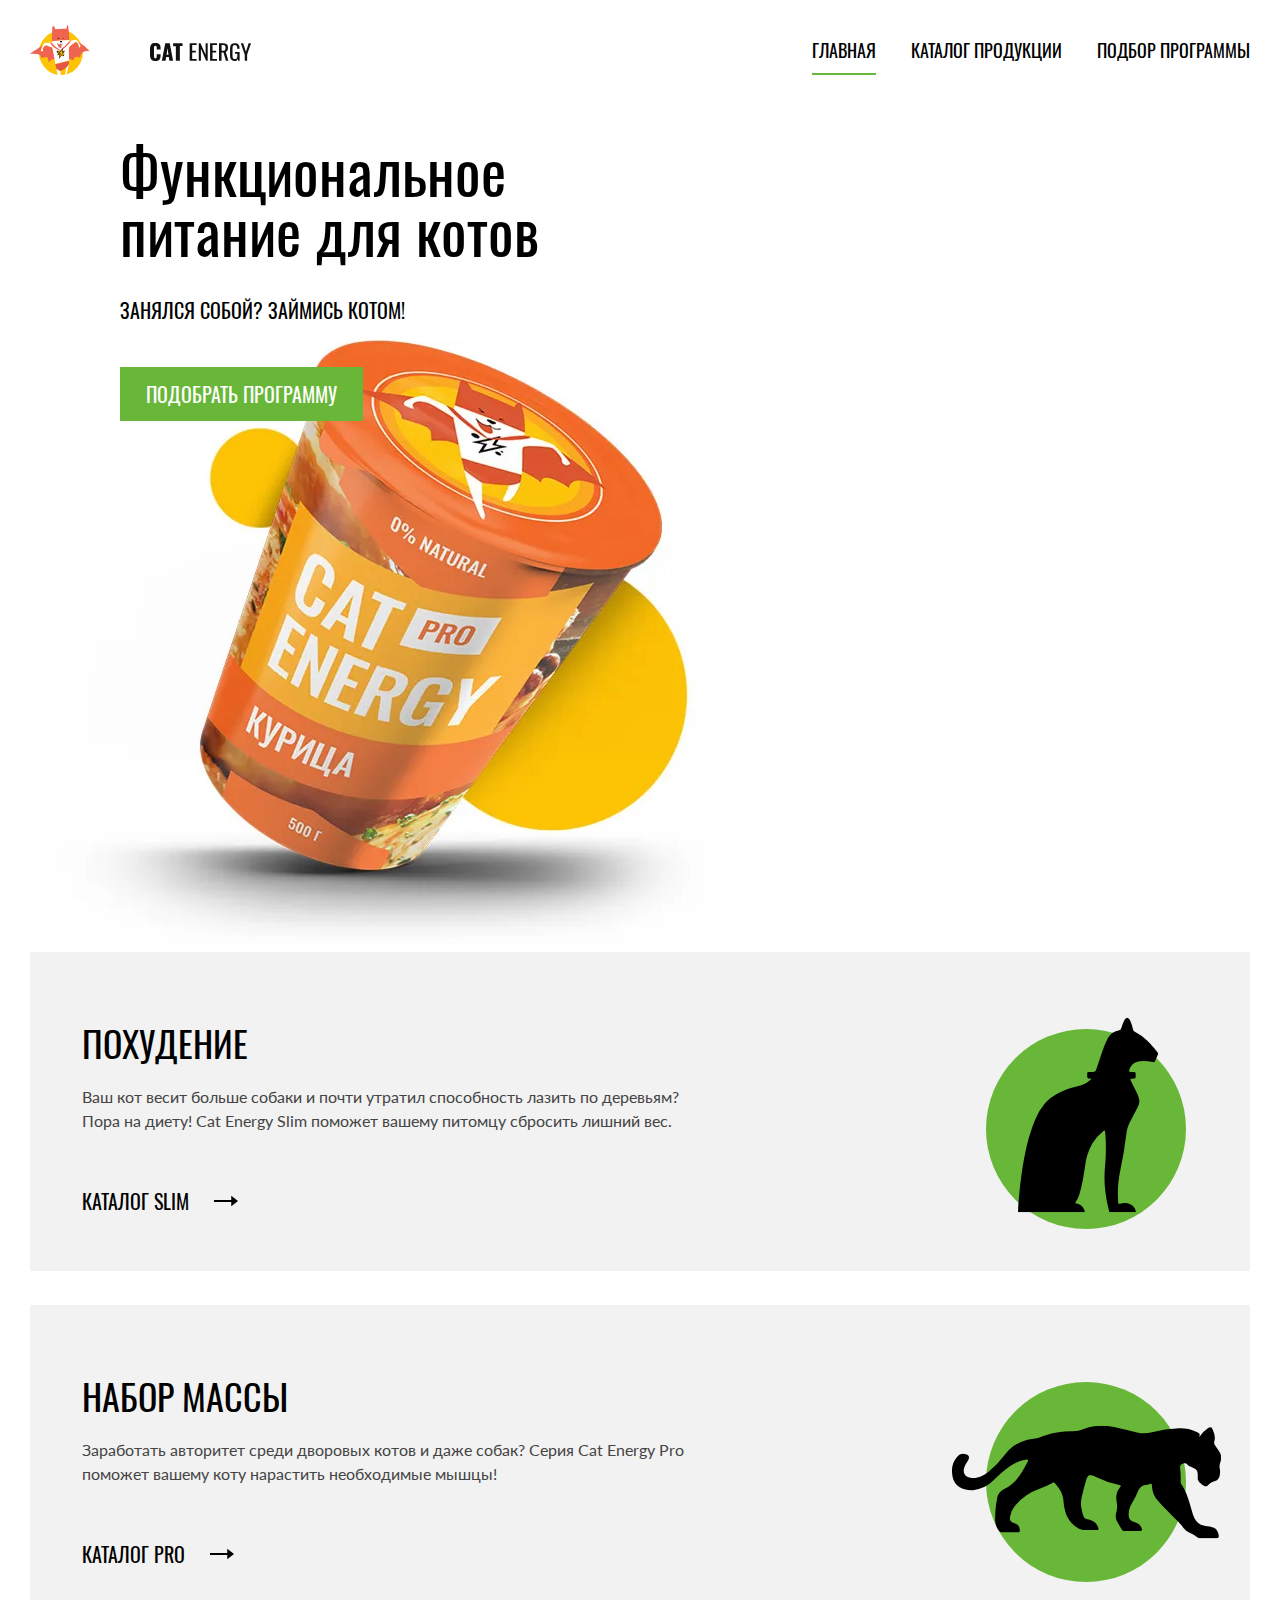
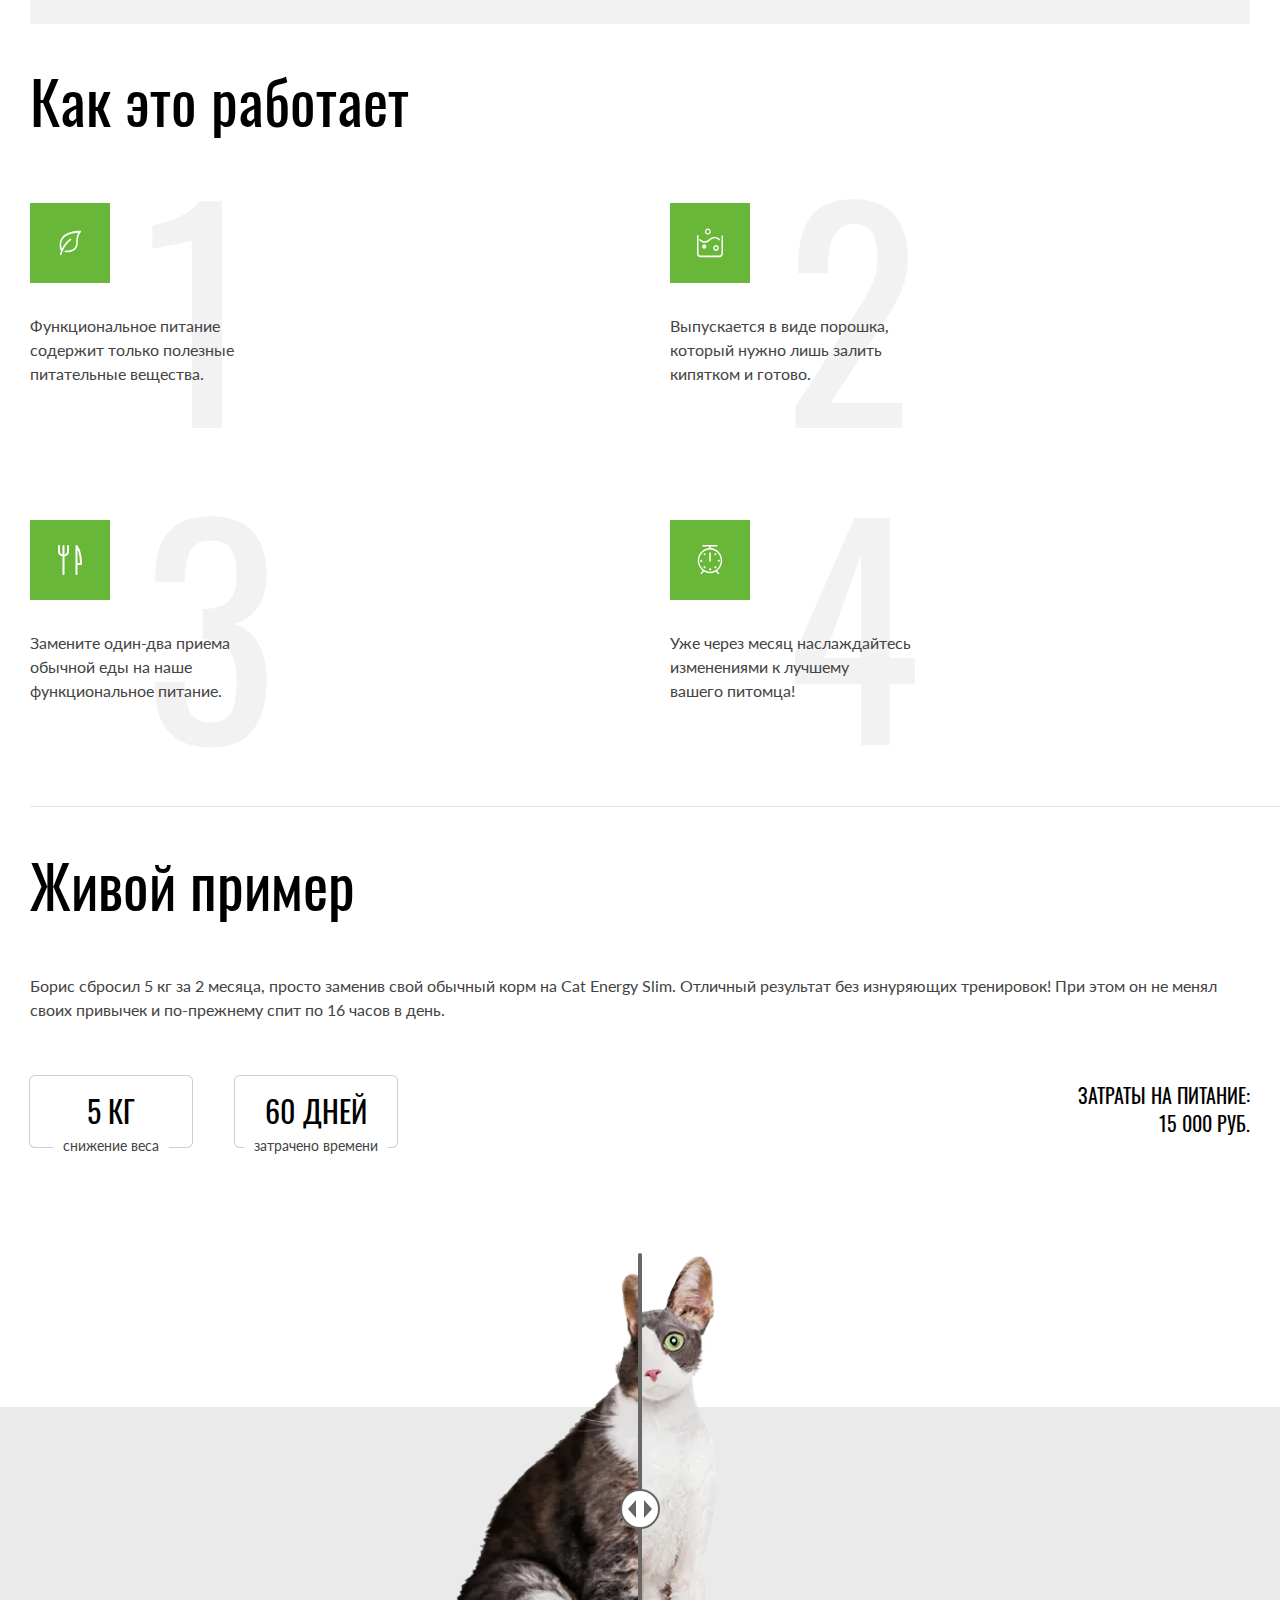
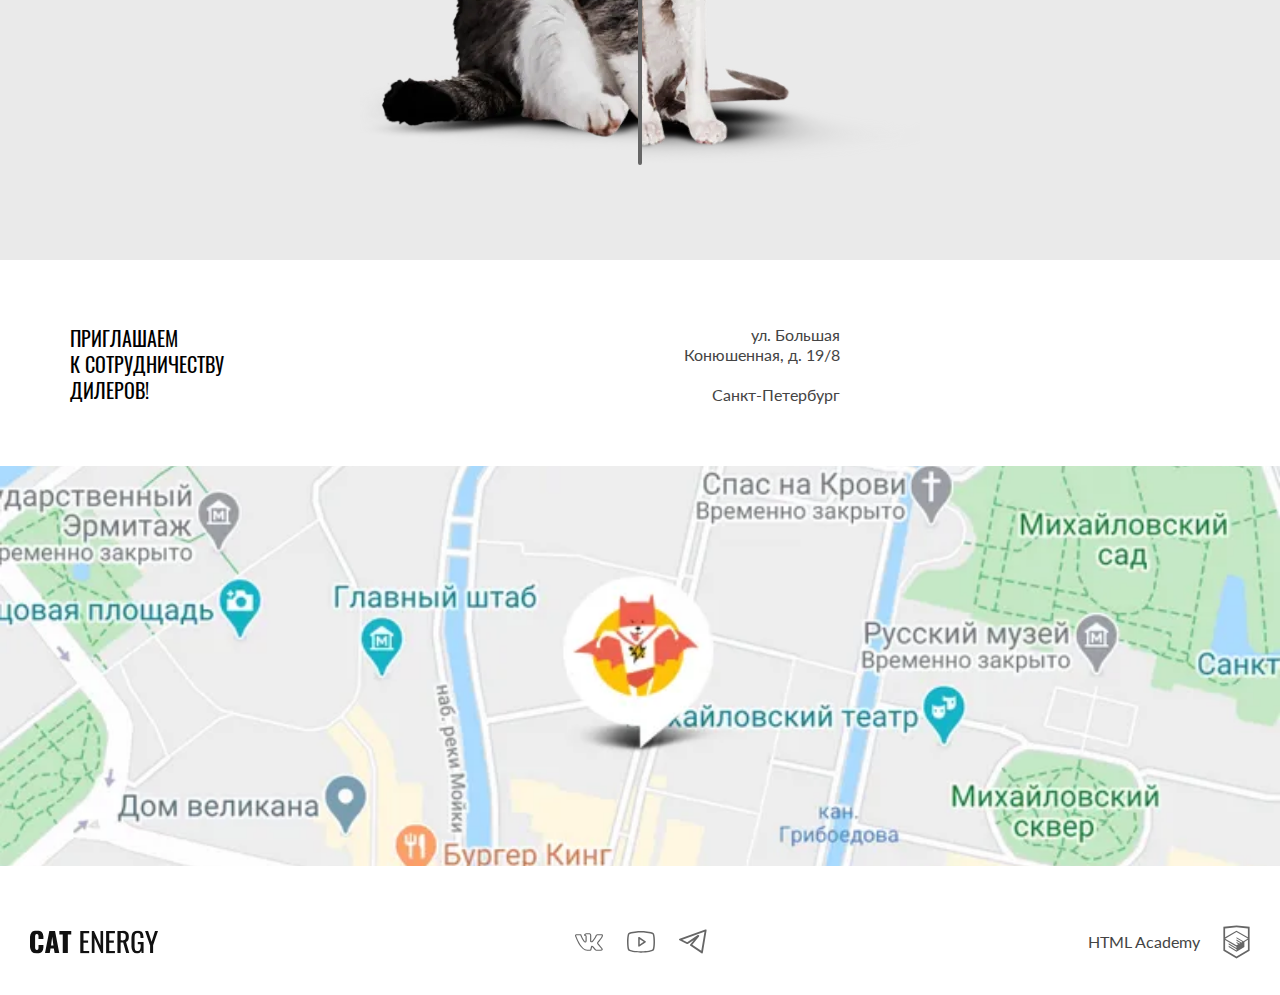
==== commit c483e393: "Deploying to gh-pages from @ Melante/366737-cat-energy-31@d3371c67c91a463c9b13472866c838809865ba25 🚀" ====
--- a/index.html
+++ b/index.html
@@ -1 +1 @@
-<!DOCTYPE html><html class="page" lang="ru"><head><meta charset="UTF-8"><title>Cat Energy</title><meta name="viewport" content="width=device-width,initial-scale=1"><link rel="icon" href="favicon.ico"><link rel="icon" href="favicons/icon.svg" type="image/svg+xml"><link rel="apple-touch-icon" href="favicons/apple.png"><link rel="manifest" href="manifest.webmanifest"><link rel="stylesheet" href="styles/styles.css"><script src="scripts/index.js" defer="defer"></script></head><body class="page__body"><!-- Шапка сайта --><header class="main-header"><div class="main-header__wrapper wrapper"><a class="main-header__logo logo-energy" href="index.html" aria-current="page"><picture><source width="70" height="59" type="image/svg+xml" media="(min-width: 1440px)" srcset="images/logo/logo-desk.svg"><source width="60" height="50" type="image/svg+xml" media="(min-width: 768px)" srcset="images/logo/logo-tablet.svg"><img class="main-header__logo-image" src="images/logo/logo-mobile.svg" width="33" height="38" alt="Логотип Cat Energy"></picture><img class="main-header__logo-title" src="images/logo/logo-text.svg" width="101" height="18" alt="Название Cat Energy"></a><nav class="main-nav"><button class="main-nav__toggle" type="button"><span class="visually-hidden">Навигация по сайту</span></button><div class="main-nav__open"><ul class="main-nav__list"><li class="main-nav__item main-nav__item--current main-nav__item--current-catalog"><a href="index.html" aria-current="page">Главная</a></li><li class="main-nav__item"><a href="catalog.html">Каталог продукции</a></li><li class="main-nav__item"><a href="#">Подбор программы</a></li></ul></div></nav></div><div class="main-header__hero hero"><div class="wrapper"><h1 class="hero__title">Функциональное питание для котов</h1><p class="hero__subtitle">Занялся собой? Займись котом!</p><picture><source width="552" height="499" type="image/png" media="(min-width: 1440px)" srcset="images/nutrition-desktop@1x.png, images/nutrition-desktop@2x.png 2x"><source width="709" height="609" type="image/png" media="(min-width: 768px)" srcset="images/nutrition-tablet@1x.png, images/nutrition-tablet@2x.png 2x"><img class="hero__image" src="images/nutrition-mobile@1x.png" srcset="images/nutrition-mobile@2x.png 2x" width="280" height="270" alt="Баночка с правильным питанием для котов и кошек."></picture><a class="hero__link button" href="#">Подобрать&nbsp;программу</a></div></div></header><main class="main-container"><!-- Причины --><section class="build wrapper"><h2 class="visually-hidden">Причины посадить кота на правильное питание</h2><div class="build__program build__program--slim"><h3 class="build__title">Похудение</h3><p class="build__description">Ваш кот весит больше собаки и почти утратил способность лазить по деревьям? Пора на диету! Cat Energy Slim поможет вашему питомцу сбросить лишний вес.</p><a class="build__link" href="#">Каталог Slim</a></div><div class="build__program build__program--pro"><h3 class="build__title">Набор&nbsp;массы</h3><p class="build__description">Заработать авторитет среди дворовых котов и даже собак? Серия Cat Energy Pro поможет вашему коту нарастить необходимые мышцы!</p><a class="build__link" href="#">Каталог Pro</a></div></section><!-- Эффекты --><section class="effect wrapper"><h2 class="effect__title block-title block-title--table">Как это работает</h2><ul class="effect__list"><li class="effect__item effect__item--health"><p class="effect__description">Функциональное питание содержит только полезные питательные вещества.</p></li><li class="effect__item effect__item--water"><p class="effect__description">Выпускается в виде порошка, который нужно лишь залить кипятком и готово.</p></li><li class="effect__item effect__item--food"><p class="effect__description">Замените один-два приема обычной еды на наше функциональное питание.</p></li><li class="effect__item effect__item--time"><p class="effect__description">Уже через месяц наслаждайтесь изменениями к лучшему вашего&nbsp;питомца!</p></li></ul></section><!-- Результаты --><section class="results"><div class="results__wrapper wrapper"><h2 class="results__title block-title block-title--table">Живой пример</h2><div class="results__info"><p class="results__description">Борис сбросил 5 кг за 2 месяца, просто заменив свой обычный корм на Cat Energy Slim. Отличный результат без изнуряющих тренировок! При этом он не менял своих привычек и по-прежнему спит по 16 часов в день.</p><dl class="results__list results-list"><div class="results-list__item"><dt class="results-list__number">5&nbsp;кг</dt><dd class="results-list__description">снижение веса</dd></div><div class="results-list__item"><dt class="results-list__number">60&nbsp;дней</dt><dd class="results-list__description">затрачено времени</dd></div></dl><div class="results__cost"><span>Затраты на питание:</span> <span>15 000 руб.</span></div></div><div class="results__slider"><picture><source width="560" height="512" type="image/png" media="(min-width: 768px)" srcset="images/fatty-tablet@1x.png, images/fatty-tablet@2x.png 2x"><img class="results__slider-image results__slider-image--fat" src="images/fatty-mobile@1x.png" srcset="images/fatty-mobile@2x.png 2x" width="280" height="256" alt="Жирный кот."></picture><div class="results__curtain"><button class="results__curtain-thumb" type="button"><span class="visually-hidden">Ползунок</span></button></div><picture><source width="560" height="512" type="image/png" media="(min-width: 768px)" srcset="images/slim-tablet@1x.png, images/slim-tablet@2x.png 2x"><img class="results__slider-image results__slider-image--slim" src="images/slim-mobile@1x.png" srcset="images/slim-mobile@2x.png 2x" width="280" height="256" alt="Кот, который питается правильно."></picture></div></div></section><!-- Контакты --><section class="contacts"><h2 class="visually-hidden">Наше местоположение</h2><div class="contacts__address wrapper"><p class="contacts__promo">Приглашаем<br>к сотрудничеству дилеров!</p><div class="contacts__text"><p>ул. Большая<br>Конюшенная, д. 19/8</p><p>Санкт-Петербург</p></div></div><div class="contacts__map map"><iframe class="map__iframe" src="https://yandex.ru/map-widget/v1/?um=constructor%3Afae3adf1f07cb8c70770107714b2216535f58e1cba3ab67204f3b5f1541e9e71&amp;source=constructor" width="320" height="362" allowfullscreen loading="lazy" title="Карта с нашим адресом: ул. Большая Конюшенная, д. 19/8"></iframe><div class="map__back"><picture><source width="1440" height="400" type="image/png" media="(min-width: 1440px)" srcset="images/location-desktop@1x.png, images/location-desktop@2x.png 2x"><source width="768" height="400" type="image/png" media="(min-width: 768px)" srcset="images/location-tablet@1x.png, images/location-tablet@2x.png 2x"><img class="map__image" src="images/location@1x.png" width="320" height="362" alt="Карта с нашим адресом: ул. Большая Конюшенная, д. 19/8" loading="lazy"></picture></div></div></section></main><!-- Подвал --><footer class="main-footer wrapper"><a class="main-footer__logo logo-energy" href="index.html" aria-current="page"><img class="main-footer__logo-image" src="images/logo/logo-text.svg" width="128" height="24" alt="Cat Energy."></a><ul class="social"><li class="social__item"><a class="social__link social__link--vk" href="https://vk.com/htmlacademy"><span class="visually-hidden">Перейти на нашу страницу в вконтакте.</span></a></li><li class="social__item"><a class="social__link social__link--youtube" href="https://www.youtube.com/user/htmlacademyru"><span class="visually-hidden">Перейти на нашу страницу в ютубе.</span></a></li><li class="social__item"><a class="social__link social__link--tg" href="https://t.me/htmlacadem"><span class="visually-hidden">Перейти на нашу страницу в Телеграме.</span></a></li></ul><a class="main-footer__html html-logo" href="https://htmlacademy.ru/intensive/adaptive"><span class="html-logo__title">НTML Academy</span> <img class="html-logo__image" src="images/logo/logo-html.svg" width="27" height="34" alt="Лендинг интенсива «HTML и CSS. Адаптивная вёрстка и автоматизация»."></a></footer><script src="scripts/index.js"></script></body></html>+<!DOCTYPE html><html class="page" lang="ru"><head><meta charset="UTF-8"><title>Cat Energy</title><meta name="viewport" content="width=device-width,initial-scale=1"><link rel="stylesheet" href="styles/styles.css"><link rel="icon" href="favicon.ico"><link rel="icon" href="favicons/icon.svg" type="image/svg+xml"><link rel="apple-touch-icon" href="favicons/apple.png"><link rel="manifest" href="manifest.webmanifest"><link rel="preload" href="./fonts/lato/Lato-Regular.woff2" as="font" type="font/woff2" crossorigin="anonymous"><link rel="preload" href="./fonts/oswald/oswaldregular.woff2" as="font" type="font/woff2" crossorigin="anonymous"><link rel="preload" as="script" href="scripts/index.js" media="(max-width: 767px)" type="text/javascript"></head><body class="page__body"><!-- Шапка сайта --><header class="main-header" data-test="header"><div class="main-header__wrapper wrapper"><a class="main-header__logo logo-energy" href="index.html" aria-current="page"><picture><source width="70" height="59" type="image/svg+xml" media="(min-width: 1440px)" srcset="images/logo/logo-desk.svg"><source width="60" height="50" type="image/svg+xml" media="(min-width: 768px)" srcset="images/logo/logo-tablet.svg"><img class="main-header__logo-image" src="images/logo/logo-mobile.svg" width="33" height="38" alt="Логотип Cat Energy"></picture><img class="main-header__logo-title" src="images/logo/logo-text.svg" width="101" height="18" alt="Название Cat Energy"></a><nav class="main-header__nav navigation navigation-nojs"><button class="navigation__toggle navigation__toggle--bg" type="button"><span class="visually-hidden">Навигация по сайту</span></button><ul class="navigation__list navigation-nojs-list"><li class="navigation__item navigation__item--current navigation__item--current-catalog"><a href="index.html" aria-current="page">Главная</a></li><li class="navigation__item"><a href="catalog.html">Каталог продукции</a></li><li class="navigation__item"><a href="#">Подбор программы</a></li></ul></nav></div><div class="main-header__hero hero" data-test="hero"><div class="wrapper"><h1 class="hero__title">Функциональное питание для котов</h1><p class="hero__subtitle">Занялся собой? Займись котом!</p><picture><source width="552" height="499" type="image/webp" media="(min-width: 1440px)" srcset="images/nutrition-desktop@1x.webp, images/nutrition-desktop@2x.webp 2x"><source width="709" height="609" type="image/webp" media="(min-width: 768px)" srcset="images/nutrition-tablet@1x.webp, images/nutrition-tablet@2x.webp 2x"><source type="image/webp" srcset="images/nutrition-mobile@1x.webp, images/nutrition-mobile@2x.webp 2x"><source width="552" height="499" type="image/png" media="(min-width: 1440px)" srcset="images/nutrition-desktop@1x.png, images/nutrition-desktop@2x.png 2x"><source width="709" height="609" type="image/png" media="(min-width: 768px)" srcset="images/nutrition-tablet@1x.png, images/nutrition-tablet@2x.png 2x"><img class="hero__image" src="images/nutrition-mobile@1x.png" srcset="images/nutrition-mobile@2x.png 2x" width="280" height="270" alt="Баночка с правильным питанием для котов и кошек."></picture><a class="hero__link button" href="#">Подобрать&nbsp;программу</a></div></div></header><main class="main-container"><!-- Причины --><section class="build wrapper" data-test="programs"><h2 class="visually-hidden">Причины посадить кота на правильное питание</h2><div class="build__program build__program--slim"><h3 class="build__title">Похудение</h3><p class="build__description">Ваш кот весит больше собаки и почти утратил способность лазить по деревьям? Пора на диету! Cat Energy Slim поможет вашему питомцу сбросить лишний вес.</p><a class="build__link" href="#">Каталог Slim</a></div><div class="build__program build__program--pro"><h3 class="build__title">Набор&nbsp;массы</h3><p class="build__description">Заработать авторитет среди дворовых котов и даже собак? Серия Cat Energy Pro поможет вашему коту нарастить необходимые мышцы!</p><a class="build__link" href="#">Каталог Pro</a></div></section><!-- Эффекты --><section class="effect wrapper" data-test="features"><h2 class="effect__title block-title block-title--table">Как это работает</h2><ul class="effect__list"><li class="effect__item effect__item--health"><p class="effect__description">Функциональное питание содержит только полезные питательные вещества.</p></li><li class="effect__item effect__item--water"><p class="effect__description">Выпускается в виде порошка, который нужно лишь залить кипятком и готово.</p></li><li class="effect__item effect__item--food"><p class="effect__description">Замените один-два приема обычной еды на наше функциональное питание.</p></li><li class="effect__item effect__item--time"><p class="effect__description">Уже через месяц наслаждайтесь изменениями к лучшему вашего&nbsp;питомца!</p></li></ul></section><!-- Результаты --><section class="results" data-test="proof"><div class="results__wrapper wrapper"><h2 class="results__title block-title block-title--table">Живой пример</h2><div class="results__info"><p class="results__description">Борис сбросил 5 кг за 2 месяца, просто заменив свой обычный корм на Cat Energy Slim. Отличный результат без изнуряющих тренировок! При этом он не менял своих привычек и по-прежнему спит по 16 часов в день.</p><dl class="results__list results-list"><div class="results-list__item"><dt class="results-list__number">5&nbsp;кг</dt><dd class="results-list__description">снижение веса</dd></div><div class="results-list__item"><dt class="results-list__number">60&nbsp;дней</dt><dd class="results-list__description">затрачено времени</dd></div></dl><div class="results__cost"><span>Затраты на питание:</span> <span>15 000 руб.</span></div></div><div class="results__slider"><picture><source width="560" height="512" type="image/webp" media="(min-width: 768px)" srcset="images/fatty-tablet@1x.webp, images/fatty-tablet@2x.webp 2x"><source type="image/webp" srcset="images/fatty-mobile@1x.webp, images/fatty-mobile@2x.webp 2x"><source width="560" height="512" type="image/png" media="(min-width: 768px)" srcset="images/fatty-tablet@1x.png, images/fatty-tablet@2x.png 2x"><img class="results__slider-image results__slider-image--fat" src="images/fatty-mobile@1x.png" srcset="images/fatty-mobile@2x.png 2x" width="280" height="256" alt="Жирный кот."></picture><div class="results__curtain"><button class="results__curtain-thumb" type="button"><span class="visually-hidden">Ползунок</span></button></div><picture><source width="560" height="512" type="image/webp" media="(min-width: 768px)" srcset="images/slim-tablet@1x.webp, images/slim-tablet@2x.webp 2x"><source type="image/webp" srcset="images/slim-mobile@1x.webp, images/slim-mobile@2x.webp 2x"><source width="560" height="512" type="image/png" media="(min-width: 768px)" srcset="images/slim-tablet@1x.png, images/slim-tablet@2x.png 2x"><img class="results__slider-image results__slider-image--slim" src="images/slim-mobile@1x.png" srcset="images/slim-mobile@2x.png 2x" width="280" height="256" alt="Кот, который питается правильно."></picture></div></div></section><!-- Контакты --><section class="contacts" data-test="contacts"><h2 class="visually-hidden">Наше местоположение</h2><div class="contacts__wrapper wrapper"><div class="contacts__address"><p class="contacts__promo">Приглашаем<br>к сотрудничеству дилеров!</p><div class="contacts__text"><p>ул. Большая<br>Конюшенная, д. 19/8</p><p>Санкт-Петербург</p></div></div></div><div class="contacts__map map"><iframe class="map__iframe" src="https://yandex.ru/map-widget/v1/?um=constructor%3Afae3adf1f07cb8c70770107714b2216535f58e1cba3ab67204f3b5f1541e9e71&amp;source=constructor" width="320" height="362" allowfullscreen loading="lazy" title="Карта с нашим адресом: ул. Большая Конюшенная, д. 19/8"></iframe><div class="map__back"><picture><source width="1440" height="400" type="image/webp" media="(min-width: 1440px)" srcset="images/location-desktop@1x.webp, images/location-desktop@2x.webp 2x"><source width="768" height="400" type="image/webp" media="(min-width: 768px)" srcset="images/location-tablet@1x.webp, images/location-tablet@2x.webp 2x"><source type="image/webp" srcset="images/location@1x.webp, images/location@2x.webp 2x"><source width="1440" height="400" type="image/png" media="(min-width: 1440px)" srcset="images/location-desktop@1x.png, images/location-desktop@2x.png 2x"><source width="768" height="400" type="image/png" media="(min-width: 768px)" srcset="images/location-tablet@1x.png, images/location-tablet@2x.png 2x"><img class="map__image" src="images/location@1x.png" srcset="images/location@2x.png" width="320" height="362" alt="Карта с нашим адресом: ул. Большая Конюшенная, д. 19/8" loading="lazy"></picture></div></div></section></main><!-- Подвал --><footer class="main-footer wrapper" data-test="footer"><a class="main-footer__logo logo-energy" href="index.html" aria-current="page"><img class="main-footer__logo-image" src="images/logo/logo-text.svg" width="128" height="24" alt="Cat Energy."></a><ul class="social"><li class="social__item"><a class="social__link social__link--vk" href="https://vk.com/htmlacademy"><span class="visually-hidden">Перейти на нашу страницу в вконтакте.</span></a></li><li class="social__item"><a class="social__link social__link--youtube" href="https://www.youtube.com/user/htmlacademyru"><span class="visually-hidden">Перейти на нашу страницу в ютубе.</span></a></li><li class="social__item"><a class="social__link social__link--tg" href="https://t.me/htmlacadem"><span class="visually-hidden">Перейти на нашу страницу в Телеграме.</span></a></li></ul><a class="main-footer__html html-logo" href="https://htmlacademy.ru/intensive/adaptive"><span class="html-logo__title">НTML Academy</span><p class="html-logo__image"><span class="visually-hidden">Логотип HTML Academy</span></p></a></footer><script src="scripts/index.js" defer="defer"></script></body></html>--- a/styles/styles.css
+++ b/styles/styles.css
@@ -1 +1 @@
-@font-face{font-family:Lato;font-weight:400;font-style:normal;src:url(../fonts/lato/Lato-Regular.woff2)format("woff2");font-display:swap}@font-face{font-family:Oswald;font-weight:400;font-style:normal;src:url(../fonts/oswald/oswaldregular.woff2)format("woff2");font-display:swap}:root{--font-basic:"Lato","Arial",sans-serif;--font-secondary:"Oswald","Lato","Arial",sans-serif;--text-basic-color:#444;--text-dark-color:#222;--text-darker-color:#111;--text-secondary-color:#000;--text-light-color:#fff;--background-color:#68b738d9;--button-basic:#68b738;--button-basic-hover:#5eaa2f;--button-basic-active:#ffffff4d;--button-secondary:#f2f2f2;--button-secondary-hover:#ebebeb;--arrow:#000;--current-basic:#68b738;--current-secondary:#fff;--back-basic:#fff;--back-color:#68b738;--back-secondary:#f2f2f2;--back-grey:#eaeaea;--border:#e6e6e6;--border-secondary:#d9d9d9;--border-special:#cdcdcd;--curtain:#666;--curtain-hover:#68b738;--curtain-active:#5eaa2f99;--social:#666;--social-hover:#68b738;--input--error:#ff8282;--light-color:#fff;--cat-back:#414146;--cat-gradient:#68b738}body{box-sizing:border-box;font-family:var(--font-basic,--font-secondary);color:var(--text-basic-color,inherit);flex-direction:column;height:100%;margin:0;font-size:14px;font-style:normal;font-weight:400;line-height:1.29;display:flex}.wrapper{box-sizing:border-box;width:100%;margin:auto;padding:0 20px}@media (width>=768px){.wrapper{padding:0 30px}}@media (width>=1440px){.wrapper{max-width:1600px;padding:0 110px}}.button{font-family:var(--font-secondary,inherit);text-transform:uppercase;background-color:var(--button-basic,#68b738);color:var(--text-light-color,inherit);box-sizing:border-box;border:none;padding:10px;font-size:16px;line-height:1.25}.button:hover{background-color:var(--button-basic-hover,#5eaa2f)}.button:active{color:var(--button-basic-active,#5eaa2f)}.visually-hidden{clip:rect(0 0 0 0);border:0;width:1px;height:1px;margin:-1px;padding:0;position:absolute;overflow:hidden}.block-title{font-family:var(--font-secondary,inherit);color:var(--text-secondary-color,inherit);margin:0 0 40px;font-size:36px;font-weight:400;line-height:1.11}@media (width>=768px){.block-title{margin-bottom:60px;font-size:60px;line-height:1}}.catalog-block{font-family:var(--font-secondary,inherit);background-color:var(--text-light-color,#fff);color:var(--text-secondary-color,inherit);box-shadow:-40px 0 0 0 var(--current-secondary,#fff),40px 0 0 0 var(--current-secondary,#fff);width:-moz-fit-content;width:fit-content;margin:0;font-size:24px;font-weight:400;line-height:1;position:relative}@media (width>=768px){.catalog-block{margin-left:40px;font-size:32px}}@media (width>=1440px){.catalog-block{margin-left:0;font-size:40px}}.catalog-block:before{content:"";background:var(--current-basic,#68b738);box-shadow:100vw 0 0 0 var(--current-basic,#68b738);z-index:-1;width:100vw;height:2px;position:absolute;top:10px;right:0}@media (width>=768px){.catalog-block:before{top:14px}}@media (width>=1440px){.catalog-block:before{top:18px}}.page{height:100%}.main-header{width:100%;margin-bottom:20px;display:grid}@media (width>=768px){.main-header{margin-bottom:0}}@media (width>=1440px){.main-header{width:100%;margin-bottom:82px;position:relative}}.main-header:before{content:"";z-index:-1;width:50%;height:85%;position:absolute;left:0}@media (width>=1440px){.main-header:before{background-color:var(--cat-back,#414146);background-image:linear-gradient(var(--background-color,#68b738d9)100%,var(--cat-gradient,#68b738)),url(../images/cat-hero-desktop@1x.jpg);background-position:0;background-repeat:no-repeat;width:50%;height:100%;left:auto;right:0}}@media (width>=1440px) and (resolution>=2dppx){.main-header:before{background-image:url(../images/cat-hero-desktop@2x.jpg)}}.main-header--catalog{margin-bottom:0}@media (width>=1440px){.main-header--catalog{background-image:none;background-color:var(--back-basic,#fff)}}.main-header__wrapper{justify-content:space-between;align-items:center;margin:0 auto 10px;padding-top:13px;display:flex}@media (width>=768px){.main-header__wrapper{margin-bottom:63px;padding-top:25px}}@media (width>=1440px){.main-header__wrapper{margin-bottom:107px;padding-top:55px}.main-header__wrapper--catalog{margin-bottom:70px}}.main-header__logo{display:contents}@media (width>=768px){.main-header__logo{align-items:center;gap:13px;display:flex}}@media (width>=1440px){.main-header__logo-image{width:70px;height:auto}.main-header__logo-title{width:118px;height:auto}}.logo-energy{text-align:center}@media (width>=1440px){.logo-energy:hover{opacity:.8}.logo-energy:active{opacity:.6}}.main-nav__toggle{background-color:var(--text-secondary-color,#000);cursor:pointer;border:none;width:24px;height:2px;position:relative;top:-8px}@media (width>=768px){.main-nav__toggle{display:none}}.main-nav__toggle:before,.main-nav__toggle:after{content:"";background-color:var(--text-secondary-color,#000);width:24px;height:2px;position:absolute;left:0}.main-nav__toggle:before{top:-8px}.main-nav__toggle:after{top:8px}.main-nav__toggle.main-nav__toggle--open{background-color:#0000}.main-nav__toggle.main-nav__toggle--open:before{top:0;transform:rotate(45deg)}.main-nav__toggle.main-nav__toggle--open:after{top:0;transform:rotate(-45deg)}.main-nav__open{display:none}@media (width>=768px){.main-nav__open{width:100%;display:block}}.main-nav--open{background-color:var(--text-light-color,#fff);z-index:1;width:100%;margin-top:10px;display:flex;position:absolute;left:0}@media (width>=768px){.main-nav--open{position:static}}.main-nav__list{text-align:center;font-family:var(--font-secondary,inherit);width:100%;margin:0;padding:0;font-size:20px;line-height:1;list-style-type:none;display:block}@media (width>=768px){.main-nav__list{flex-wrap:wrap;gap:35px;margin-top:11px;font-size:18px;line-height:1.33;display:flex}}.main-nav__item{border-bottom:1px solid var(--border,#e6e6e6);padding:22px 0}@media (width>=768px){.main-nav__item{border:none;padding:0}}.main-nav__item:first-child{border-top:1px solid var(--border,#e6e6e6)}@media (width>=768px){.main-nav__item:first-child{border:none}}.main-nav__item a{text-transform:uppercase;color:var(--text-secondary-color,inherit);text-decoration:none}@media (width>=1440px){.main-nav__item a{color:var(--text-light-color,#fff);font-size:20px;line-height:1.5}}.main-nav__item--catalog a{color:var(--text-secondary-color,#000)}.main-nav__item:hover{opacity:.6}.main-nav__item:active{opacity:.3}@media (width>=768px){.main-nav__item--current a:after{content:"";border-bottom:2px solid var(--current-basic,#68b738);width:100%;margin:10px auto 0;display:block}}@media (width>=1440px){.main-nav__item--current a:after{border-bottom:2px solid var(--current-secondary,#fff)}.main-nav__item--current-catalog{border-bottom:2px solid var(--current-basic,#68b738)}}.main-container{flex-grow:1}.hero{text-align:center;font-family:var(--font-secondary,inherit);color:var(--text-light-color,inherit);position:relative}@media (width>=768px){.hero{text-align:start;color:var(--text-secondary-color,#000);min-width:415px;margin-left:90px}}@media (width>=1440px){.hero{text-align:center;margin-left:80px}}.hero:before{content:"";z-index:-1;background-color:var(--cat-back,#414146);background-image:linear-gradient(var(--background-color,#68b738d9)100%,var(--cat-gradient,#68b738)),url(../images/cat-hero-mobile@1x.jpg);background-position:top;background-repeat:no-repeat;background-size:contain;width:100%;height:63%;position:absolute;left:0}@media (resolution>=2dppx){.hero:before{background-image:url(../images/cat-hero-mobile@2x.jpg)}}@media (width>=768px){.hero:before{background:0 0}.hero__wrapper{margin-left:120px}}.hero__title{text-align:center;max-width:420px;margin:0 auto 25px;padding-top:27px;font-size:36px;font-weight:400;line-height:1}@media (width>=768px){.hero__title{text-align:start;margin:0 0 40px;padding:0;font-size:60px;line-height:1}}.hero__subtitle{text-transform:uppercase;text-align:center;margin:0 0 29px;font-size:14px;line-height:1}@media (width>=768px){.hero__subtitle{text-align:start;margin-bottom:20px;font-size:20px;line-height:1}}@media (width>=1440px){.hero__subtitle{margin-bottom:50px}}@media (width>=768px){.hero__image{margin-left:-90px}}@media (width>=1440px){.hero__image{margin:0 auto;position:absolute;top:-81px;left:143px;right:0}}.hero__link{max-width:350px;margin:0 auto;text-decoration:none;display:block}@media (width>=768px){.hero__link{margin:0;padding:14px 26px;font-size:20px;line-height:1.3;position:absolute;top:28%}}@media (width>=1440px){.hero__link{max-width:244px;margin-bottom:185px;position:static;top:33%}}.build{display:grid}@media (width>=768px){.build{margin-bottom:46px}}@media (width>=1440px){.build{grid-template-columns:1fr 1fr;gap:80px;margin-top:82px;margin-bottom:70px;display:grid}}.build__program{background-color:var(--back-secondary,#f2f2f2);align-items:center;margin-bottom:20px;padding:30px 30px 22px 20px;display:grid;position:relative}@media (width>=768px){.build__program{align-items:start;margin:0;padding:41px 61px 55px 52px}}@media (width>=1440px){.build__program{padding-bottom:58px}}.build__program--slim{margin-bottom:20px}@media (width>=768px){.build__program--slim{margin-bottom:34px}}@media (width>=1440px){.build__program--slim{margin-bottom:0}}.build__program:before,.build__program:after{content:"";justify-self:start;width:50px;height:50px;margin-left:20px;display:inline-block;position:absolute;top:23px}@media (width>=768px){.build__program:before,.build__program:after{justify-self:end;width:200px;height:200px;margin-right:64px;top:24%}}@media (width>=1440px){.build__program:before,.build__program:after{justify-self:start;width:100px;height:100px;margin-left:52px;top:13%}}.build__program--slim:after{background-image:url(../icons/stack.svg#cat-slim);background-repeat:no-repeat;background-size:contain;width:36px;height:50px;transform:translate(20%)}@media (width>=768px){.build__program--slim:after{width:140px;height:200px;transform:translate(-20%,-7%)}}@media (width>=1440px){.build__program--slim:after{width:70px;height:97px;transform:translate(20%,-8%)}}.build__program--slim:before{background-color:var(--button-basic,#68b738);border-radius:50%}.build__program--pro:after{background-image:url(../icons/stack.svg#cat-pro);background-repeat:no-repeat;background-size:contain;width:67px;height:50px;transform:translate(-13%)}@media (width>=768px){.build__program--pro:after{width:269px;height:200px;transform:translate(13%)}}@media (width>=1440px){.build__program--pro:after{width:138px;height:95px;transform:translate(-15%)}}.build__program--pro:before{background-color:var(--button-basic,#68b738);border-radius:50%}.build__title{font-family:var(--font-secondary,inherit);color:var(--text-secondary-color,inherit);text-transform:uppercase;margin:0 0 29px;padding-left:70px;font-size:24px;font-weight:400;line-height:1.54}@media (width>=768px){.build__title{margin-top:32px;margin-bottom:24px;padding:0;font-size:36px;line-height:1}}@media (width>=1440px){.build__title{margin-top:37px;margin-bottom:72px;margin-left:162px}}.build__description{box-shadow:0 1px 0 0 var(--border-secondary,#d9d9d9);margin:0 0 19px;padding-bottom:23px;font-size:14px;line-height:1.29}@media (width>=768px){.build__description{width:57%;margin-bottom:30px;font-size:16px;line-height:1.5}}@media (width>=1440px){.build__description{width:100%;margin-bottom:5px}}.build__link{font-family:var(--font-secondary,inherit);color:var(--text-secondary-color,inherit);text-transform:uppercase;gap:15px;font-size:16px;line-height:1;text-decoration:none;display:flex}@media (width>=768px){.build__link{align-items:center;gap:25px;font-size:20px;line-height:1.5}}.build__link:after{content:"";background-color:var(--arrow,#000);width:35px;height:15px;display:inline-block;-webkit-mask-image:url(../icons/stack.svg#icon_arrow);mask-image:url(../icons/stack.svg#icon_arrow);-webkit-mask-position:50%;mask-position:50%;-webkit-mask-repeat:no-repeat;mask-repeat:no-repeat}.build__link:hover:after{width:32px;transition:all .5s}.build__link:active{opacity:.3;width:32px;transition:all .5s}.effect{margin-bottom:29px}@media (width>=768px){.effect{margin-top:45px;margin-bottom:47px}}@media (width>=1440px){.effect{margin-bottom:80px}}@media (width>=768px){.effect:after{content:"";border-bottom:1px solid var(--border,#e6e6e6);width:100vw;padding-top:57px;display:block}}@media (width>=1440px){.effect:after{border:none;display:none}}.effect__list{counter-reset:number 0;margin:0;padding:0;list-style-type:none;display:grid}@media (width>=768px){.effect__list{grid-template-columns:repeat(2,1fr);justify-content:start;gap:75px 60px;display:grid}}@media (width>=1440px){.effect__list{grid-template-columns:repeat(4,265px)}}.effect__item{align-items:center;gap:20px;margin-bottom:20px;list-style-type:none;display:flex;position:relative}@media (width>=768px){.effect__item{background-position:55px 10px;background-repeat:no-repeat;background-size:auto 230px;align-content:start;gap:31px;width:250px;margin-bottom:0;padding-top:13px;display:grid}}.effect__item:before{content:"";background-image:var(--effect);background-color:var(--back-color,#68b738);background-position:50%;background-repeat:no-repeat;background-size:26px 30px;flex-shrink:0;width:60px;height:60px;display:inline-block}@media (width>=768px){.effect__item:before{width:80px;height:80px}.effect__item:after{content:counter(number);counter-increment:number;font-family:var(--font-secondary,"Oswald");z-index:-2;color:var(--back-secondary,#f2f2f2);font-size:280px;line-height:1;position:absolute;top:-28px;left:114px}}.effect__item--health{--effect:url(../icons/stack.svg#health)}.effect__item--water{--effect:url(../icons/stack.svg#water)}.effect__item--food{--effect:url(../icons/stack.svg#food)}.effect__item--time{--effect:url(../icons/stack.svg#time)}.effect__description{margin:0}@media (width>=768px){.effect__description{padding-bottom:46px;font-size:16px;line-height:1.5}}.results{background:var(--back-grey,#eaeaea);padding-top:25px;padding-bottom:39px}@media (width>=768px){.results{background:linear-gradient(var(--back-basic,#fff)55%,var(--back-grey,#eaeaea)55%);margin-bottom:60px;padding-top:0;padding-bottom:0}}@media (width>=1440px){.results{background-image:linear-gradient(var(--back-basic,#fff)23%,var(--back-grey,#eaeaea)23%);margin:0;padding-bottom:35px}.results__wrapper{position:relative}}@media (width>=768px){.results__title{margin-bottom:60px}}@media (width>=1440px){.results__title{margin-bottom:146px}}.results__description{margin-bottom:20px}@media (width>=768px){.results__description{width:100%;margin:0 0 54px;font-size:16px;line-height:1.5}}@media (width>=1440px){.results__description{margin-bottom:71px}}@media (width>=768px){.results__info{flex-wrap:wrap;justify-content:center;align-items:center;margin-bottom:80px;display:flex}}@media (width>=1440px){.results__info{justify-content:start;max-width:433px;margin-bottom:20px}}.results__cost{font-family:var(--font-secondary,inherit);text-align:center;color:var(--text-secondary-color,inherit);text-transform:uppercase;padding-bottom:20px;font-size:14px;line-height:1.43}@media (width>=768px){.results__cost{justify-items:end;gap:8px;margin-top:-10px;margin-left:auto;font-size:20px;line-height:1;display:grid}}@media (width>=1440px){.results__cost{gap:67px;margin:0;display:flex}}.results__slider{aspect-ratio:280/256;grid-template-columns:50% auto 50%;width:min(100%,560px);margin:0 auto;display:grid}@media (width>=768px){.results__slider{margin:0 auto;padding-bottom:95px}}@media (width>=1440px){.results__slider{padding:0;position:absolute;top:0;right:110px}}.results__slider-image{object-fit:cover;width:100%;height:100%;display:block}.results__slider-image--fat{object-position:left}.results__slider-image--slim{object-position:right}.results__curtain{z-index:1;background-color:var(--curtain,#666);border-radius:2px;place-items:center;width:4px;height:100%;margin:0 -2px;display:grid}.results__curtain:hover{--curtain:var(--curtain-hover,#68b738)}.results__curtain:active{--curtain:var(--curtain-active,#68b738)}.results__curtain-thumb{border:2px solid var(--curtain,#666);background-color:var(--back-basic,#fff);cursor:col-resize;border-radius:50%;justify-content:center;align-items:center;width:40px;height:40px;display:grid;transform:translate(-18px)}.results__curtain-thumb:before{content:"";background-color:var(--curtain,#666);width:24px;height:18px;-webkit-mask-image:url(../icons/stack.svg#thumb);mask-image:url(../icons/stack.svg#thumb);-webkit-mask-position:50%;mask-position:50%;-webkit-mask-repeat:no-repeat;mask-repeat:no-repeat}.results-list{text-align:center;justify-content:center;gap:32px;margin:0 0 15px;display:flex}@media (width>=768px){.results-list{gap:43px}}@media (width>=1440px){.results-list{margin-bottom:48px}}.results-list__item{text-align:center;box-sizing:border-box;width:125px;display:grid}@media (width>=768px){.results-list__item{width:162px}}.results-list__number{font-family:var(--font-secondary,inherit);box-shadow:0 0 0 1px var(--border-special,#cdcdcd);color:var(--text-secondary-color,inherit);text-transform:uppercase;border-radius:5px;padding:15px 20px;font-size:24px;line-height:1}@media (width>=768px){.results-list__number{font-size:30px;line-height:1.23}}.results-list__description{z-index:1;background-color:var(--back-grey,#eaeaea);max-width:80px;margin:-13px auto 0;padding:5px 10px;font-size:12px;line-height:1}@media (width>=768px){.results-list__description{background-color:var(--back-basic,#fff);max-width:130px;margin-top:-9px;font-size:14px;line-height:1}}@media (width>=1440px){.results-list__description{background-color:var(--back-grey,#eaeaea)}}.social{box-shadow:0 1px 0 0 var(--border-special,#d9d9d9);justify-content:center;gap:24px;margin:0;padding:0 0 12px;display:flex}@media (width>=768px){.social{box-shadow:none;margin:0;padding:0}}.social__item{list-style-type:none}.social__link:before{content:"";-webkit-mask-image:var(--icon-social);mask-image:var(--icon-social);background-color:var(--social,#666);width:28px;height:28px;display:inline-block;-webkit-mask-position:50%;mask-position:50%;-webkit-mask-repeat:no-repeat;mask-repeat:no-repeat}.social__link:hover{--social:var(--social-hover,#68b738)}.social__link:active{--social:var(--social-hover,#68b738);opacity:.3}.social__link--vk{--icon-social:url(../icons/stack.svg#social_vkontakte)}.social__link--youtube{--icon-social:url(../icons/stack.svg#social_youtube)}.social__link--tg{--icon-social:url(../icons/stack.svg#social_telegram)}.html-logo{color:var(--text-basic-color,#444);text-align:center;justify-content:space-between;align-items:center;font-size:16px;line-height:1.25;text-decoration:none;display:flex}@media (width>=768px){.html-logo{gap:23px}}.catalog{margin-bottom:25px}@media (width>=768px){.catalog{margin-bottom:74px}}@media (width>=1440px){.catalog{margin-bottom:72px}}.catalog__title{font-family:var(--font-secondary,inherit);color:var(--text-secondary-color,inherit);margin:28px 0 41px;font-size:36px;font-weight:400;line-height:1;position:relative}@media (width>=768px){.catalog__title{margin:0 0 86px;font-size:60px}}@media (width>=1440px){.catalog__title{margin-bottom:84px}}.catalog__title:before,.catalog__title:after{content:"";width:100vw;height:1px;display:block;position:absolute;right:0}@media (width>=768px){.catalog__title:before,.catalog__title:after{display:none}}.catalog__title:before{background:var(--border-secondary,#d9d9d9);box-shadow:100vw 0 0 0 var(--border-secondary,#d9d9d9);top:-28px}.catalog__title:after{background:var(--border,#e6e6e6);box-shadow:100vw 0 0 0 var(--border,#e6e6e6);bottom:-41px}.catalog__list{grid-template-columns:repeat(auto-fit,minmax(250px,1fr));justify-content:center;column-gap:30px;margin:0;padding:0;list-style-type:none;display:grid}@media (width>=768px){.catalog__list{grid-template-columns:repeat(auto-fit,minmax(280px,1fr));gap:64px 60px}}@media (width>=1440px){.catalog__list{grid-template-columns:repeat(auto-fit,minmax(245px,1fr));gap:62px 80px}}.catalog-card{grid-template-rows:auto auto;grid-template-columns:1fr 1fr;padding-top:20px;padding-bottom:25px;display:grid;position:relative}@media (width>=768px){.catalog-card{background:linear-gradient(var(--back-basic,#fff)15%,var(--back-secondary,#f2f2f2)15%);grid-template-columns:1fr;max-width:340px;padding:10px 37px 40px}}.catalog-card:before{content:"";background:var(--border,#e6e6e6);box-shadow:100vw 0 0 0 var(--border,#e6e6e6);width:100vw;height:1px;display:block;position:absolute;right:0}@media (width>=768px){.catalog-card:before{display:none}}.catalog-card--extra{text-align:center;grid-template-columns:1fr;width:100%;padding-top:78px;display:grid;position:relative}@media (width>=768px){.catalog-card--extra{box-shadow:0 0 0 2px var(--back-secondary,#f2f2f2);background:0 0;width:auto;margin-top:auto}}.catalog-card--extra:after{content:"";background:var(--border,#e6e6e6);box-shadow:100vw 0 0 0 var(--border,#e6e6e6);width:100vw;height:1px;display:block;position:absolute;bottom:0;right:0}.catalog-card__block-image{grid-row:1/-1;align-items:center;min-width:140px;height:110px;display:grid}@media (width>=768px){.catalog-card__block-image{height:200px;margin-bottom:28px}}@media (width>=1440px){.catalog-card__block-image{height:210px;margin-bottom:12px}}.catalog-card__link{text-decoration:none}.catalog-card__image{margin:0 auto;display:block}.catalog-card__title{font-family:var(--font-secondary,inherit);text-transform:uppercase;color:var(--text-dark-color,inherit);max-width:80px;margin:0 0 15px;font-size:16px;line-height:1.25}@media (width>=768px){.catalog-card__title{text-align:center;max-width:140px;margin:0 auto 20px;font-size:20px;line-height:1.2}}@media (width>=1440px){.catalog-card__title{margin-bottom:25px}}.catalog-card__title--extra{color:var(--text-darker-color,#111);max-width:210px;margin:0 auto 10px;position:relative}@media (width>=768px){.catalog-card__title--extra{max-width:135px;margin-top:80px;margin-bottom:-8px}}.catalog-card__title--extra:before,.catalog-card__title--extra:after{content:"";background-color:var(--border-secondary,#d9d9d9);width:30px;height:2px;position:absolute;top:-80px;left:30%}@media (width>=768px){.catalog-card__title--extra:before,.catalog-card__title--extra:after{width:60px}}@media (width>=1440px){.catalog-card__title--extra:before,.catalog-card__title--extra:after{top:-70px;left:38px}}.catalog-card__title--extra:before{transform:rotate(90deg)}.catalog-card__list{margin:0 0 21px;font-size:12px;line-height:1.33;display:grid}@media (width>=768px){.catalog-card__list{gap:8px;margin-bottom:33px;font-size:16px;line-height:1.25}}@media (width>=1440px){.catalog-card__list{margin-bottom:38px}}.catalog-card__item{flex-wrap:wrap;justify-content:space-between;display:flex}@media (width>=768px){.catalog-card__item{box-shadow:0 1px 0 0 var(--border-special,#cdcdcd);padding-bottom:4px}}.catalog-card__button{grid-column:-1/1;width:100%;margin:0 auto}.catalog-card__button--extra{color:var(--text-secondary-color,inherit);background-color:var(--button-secondary,inherit);margin-top:20px}@media (width>=768px){.catalog-card__button--extra{margin-top:82px}}@media (width>=1440px){.catalog-card__button--extra{margin-top:89px}}.catalog-card__button--extra:hover,.catalog-card__button--extra:active{background-color:var(--button-secondary-hover,inherit)}.catalog-card__description{margin:0;font-size:12px;line-height:1.33}@media (width>=768px){.catalog-card__description{max-width:170px;margin:31px auto 0;font-size:16px;line-height:1.12}}@media (width>=1440px){.catalog-card__description{margin-top:35px}}.extra{margin-bottom:40px}@media (width>=1440px){.extra{grid-template-columns:1fr 1fr;column-gap:81px;margin-bottom:98px;display:grid}}.extra__title{margin-bottom:49px}@media (width>=768px){.extra__title{margin-bottom:80px}}@media (width>=1440px){.extra__title{grid-column:1/-1;margin-bottom:80px}}.extra__list{grid-template-columns:repeat(auto-fit,minmax(230px,1fr));gap:31px;margin:0;padding:0;display:grid}@media (width>=768px){.extra__list{box-shadow:0 0 0 1px var(--border-special,#cdcdcd);grid-template-columns:repeat(auto-fit,minmax(450px,1fr));gap:2px}}@media (width>=1440px){.extra__list{box-shadow:none;grid-template-columns:repeat(auto-fit,minmax(895px,1fr))}}.extra__present{background-color:var(--background-color,inherit)}.extra-item{flex-wrap:wrap;list-style-type:none;display:flex}@media (width>=768px){.extra-item{box-shadow:0 1px 0 0 var(--border-special,#cdcdcd);grid-template-columns:auto 1fr;align-items:center;padding:26px 38px;display:grid}}@media (width>=1440px){.extra-item{grid-template-columns:minmax(250px,280px);column-gap:40px;padding:15px 0}}.extra-item__title{font-family:var(--font-secondary,inherit);color:var(--text-dark-color,inherit);text-transform:uppercase;margin:0 0 15px;font-size:16px;line-height:1}@media (width>=768px){.extra-item__title{font-size:20px}}@media (width>=1440px){.extra-item__title{min-width:300px;margin-bottom:0}}.extra-item__list{flex-wrap:wrap;justify-content:space-between;width:100%;margin:0 0 13px auto;padding:0;font-size:14px;line-height:1;display:flex}@media (width>=768px){.extra-item__list{justify-content:flex-end;column-gap:20px;max-width:350px;margin-bottom:8px;margin-left:auto;font-size:16px;line-height:1.25}}@media (width>=1440px){.extra-item__list{justify-content:space-between;min-width:290px;margin:5px 0 0}}.extra-item__value{margin:0}@media (width>=768px){.extra-item__value{text-align:center}.extra-item__value--price{text-align:end;min-width:74px}}@media (width>=1440px){.extra-item__value--price{text-align:start;min-width:42px}}.extra-item__button{width:100%;max-width:350px;margin:0 auto}@media (width>=768px){.extra-item__button{grid-column:-1/1;max-width:none;margin-top:10px}}@media (width>=1440px){.extra-item__button{grid-column:none;min-width:244px;margin:0}}.present{color:var(--text-light-color,inherit);margin-top:56px;position:relative}@media (width>=768px){.present{margin-top:72px;margin-bottom:80px}}@media (width>=1440px){.present{max-height:288px;margin:0}}.present:before,.present:after{content:"";z-index:-1;width:100%;height:100%;position:absolute}.present:before{background-color:var(--cat-back,#414146);background-image:linear-gradient(var(--background-color,#68b738d9)100%,var(--cat-gradient,#68b738)),url(../images/cat-present-mobile@1x.png);background-position:50%;background-repeat:no-repeat;background-size:contain}@media (resolution>=2dppx){.present:before{background-image:url(../images/cat-present-mobile@2x.png);background-size:280px}}@media (width>=768px){.present:before{background-image:url(../images/cat-present-tablet@1x.png);width:100%}}@media (width>=768px) and (resolution>=2dppx){.present:before{background-image:url(../images/cat-present-tablet@2x.png);background-size:707px}}@media (width>=1440px){.present:before{background-image:url(../images/cat-present-desktop@1x.png);background-size:245px}}@media (width>=1440px) and (resolution>=2dppx){.present:before{background-image:url(../images/cat-present-desktop@2x.png);background-size:245px}}.present__title{text-align:center;color:var(--text-light-color,inherit);padding:60px 57px 43px;font-size:16px;line-height:1.25}@media (width>=768px){.present__title{text-align:start;justify-content:space-between;align-items:center;margin:0 48px 0 auto;padding:60px 78px;display:flex}}@media (width>=1440px){.present__title{text-align:center;margin:0;padding:60px 40px 39px;display:block}}.present__title:before{content:"";background-image:url(../icons/stack.svg#bonus);background-position:50%;background-repeat:no-repeat;background-size:contain;width:78px;height:80px;margin:auto auto 47px;display:block}@media (width>=768px){.present__title:before{box-sizing:border-box;margin:0}}@media (width>=1440px){.present__title:before{margin:auto auto 47px}}.subscribe{margin-top:40px}.subscribe__title{margin-bottom:32px}@media (width>=768px){.subscribe__title{margin-bottom:67px}}@media (width>=1440px){.subscribe__title{margin-bottom:73px}}.subscribe__description{text-align:center;font-family:var(--font-secondary,inherit);color:var(--text-secondary-color,inherit);margin:0 0 24px;font-size:16px;line-height:1.5}@media (width>=768px){.subscribe__description{text-align:center;max-width:635px;margin:0 auto 24px;font-size:24px;line-height:1.33}}@media (width>=1440px){.subscribe__description{max-width:752px}}.form{place-items:center;display:grid}@media (width>=768px){.form{grid-template-columns:1fr auto;max-width:635px;margin:0 auto;display:grid}}@media (width>=1440px){.form{max-width:752px;margin-bottom:90px}}.form__field{box-sizing:border-box;font-family:var(--font-secondary,inherit);text-transform:uppercase;border:1px solid var(--border-special,#bdbdbd);width:100%;max-width:500px;margin-bottom:15px;padding:13px;font-size:20px;line-height:1.5}@media (width>=768px){.form__field{padding-top:10px}}.form__button{width:100%;max-width:280px;margin-bottom:13px;padding:15px 30px;font-size:20px;line-height:1.3}@media (width>=768px){.form__button{min-width:258px}}.contacts{margin-top:27px}@media (width>=768px){.contacts{margin-top:65px}}@media (width>=1440px){.contacts{margin-top:0;position:relative}}.contacts__address{flex-wrap:wrap;justify-content:space-between;max-width:770px;padding-bottom:25px;display:flex}@media (width>=768px){.contacts__address{margin-bottom:61px;padding:0 70px}}@media (width>=1440px){.contacts__address{z-index:2;background-color:var(--back-basic,#fff);max-width:565px;padding:63px 80px;position:absolute;top:23%;left:110px}}.contacts__promo{font-family:var(--font-secondary,inherit);color:var(--text-secondary-color,inherit);text-transform:uppercase;max-width:140px;margin:0;font-size:16px;line-height:1.25}@media (width>=768px){.contacts__promo{max-width:165px;font-size:20px;line-height:1.3}}.contacts__text{font-size:14px;line-height:1.43}@media (width>=768px){.contacts__text{text-align:end;flex-direction:column;gap:20px;font-size:16px;line-height:1.25;display:flex}}@media (width>=1440px){.contacts__text{text-align:start}}.contacts__text p{margin:0}.contacts-catalog{background-color:var(--back-secondary,#f2f2f2);padding-top:25px}@media (width>=768px){.contacts-catalog{padding-top:61px}}@media (width>=1440px){.contacts-catalog{padding:0}}.map{width:100%}.map__iframe{z-index:1;border:none;width:100%;position:absolute}@media (width>=768px){.map__iframe{height:400px}}.map__image{object-fit:cover;width:100%;height:362px;position:relative;top:0}@media (width>=768px){.map__image{width:100%;height:400px}}.main-footer{gap:20px;margin:36px auto 0;padding-bottom:36px;display:grid}@media (width>=768px){.main-footer{flex-wrap:wrap;justify-content:space-between;align-items:center;margin-top:53px;margin-bottom:55px;display:flex}}@media (width>=1440px){.main-footer{margin-top:64px}}.main-footer__logo{box-shadow:0 1px 0 0 var(--border-special,#d9d9d9);padding-bottom:14px}@media (width>=768px){.main-footer__logo{box-shadow:none;margin:0 35px 0 0;padding:0}}+@font-face{font-family:Lato;font-weight:400;font-style:normal;src:url(../fonts/lato/Lato-Regular.woff2)format("woff2");font-display:swap}@font-face{font-family:Oswald;font-weight:400;font-style:normal;src:url(../fonts/oswald/oswaldregular.woff2)format("woff2");font-display:swap}:root{--font-basic:"Lato","Arial",sans-serif;--font-secondary:"Oswald","Lato","Arial",sans-serif;--text-basic-color:#444;--text-dark-color:#222;--text-darker-color:#111;--text-secondary-color:#000;--text-light-color:#fff;--background-color:#68b738d9;--button-basic:#68b738;--button-basic-hover:#5eaa2f;--button-basic-active:#ffffff4d;--button-secondary:#f2f2f2;--button-secondary-hover:#ebebeb;--arrow:#000;--current-basic:#68b738;--current-secondary:#fff;--back-basic:#fff;--back-color:#68b738;--back-secondary:#f2f2f2;--back-grey:#eaeaea;--border:#e6e6e6;--border-secondary:#d9d9d9;--border-special:#cdcdcd;--border-input:#e7e7e7;--curtain:#666;--curtain-hover:#68b738;--curtain-active:#5eaa2f99;--social:#666;--social-hover:#68b738;--input--error:#ff8282;--light-color:#fff;--cat-back:#414146;--cat-gradient:#68b738}body{box-sizing:border-box;font-family:var(--font-basic,--font-secondary);color:var(--text-basic-color,inherit);flex-direction:column;height:100%;margin:0;font-size:14px;font-style:normal;font-weight:400;line-height:1.29;display:flex}.wrapper{box-sizing:border-box;width:100%;margin:auto;padding:0 20px}@media (width>=768px){.wrapper{padding:0 30px}}@media (width>=1440px){.wrapper{max-width:1600px;padding:0 110px}}.button{font-family:var(--font-secondary,inherit);text-transform:uppercase;background-color:var(--button-basic,#68b738);color:var(--text-light-color,inherit);box-sizing:border-box;border:none;padding:10px;font-size:16px;line-height:1.25}.button:hover{background-color:var(--button-basic-hover,#5eaa2f)}.button:active{color:var(--button-basic-active,#5eaa2f)}.visually-hidden{clip:rect(0 0 0 0);border:0;width:1px;height:1px;margin:-1px;padding:0;position:absolute;overflow:hidden}.block-title{font-family:var(--font-secondary,inherit);color:var(--text-secondary-color,inherit);margin:0 0 40px;font-size:36px;font-weight:400;line-height:1.11}@media (width>=768px){.block-title{margin-bottom:60px;font-size:60px;line-height:1}}.catalog-block{font-family:var(--font-secondary,inherit);background-color:var(--text-light-color,#fff);color:var(--text-secondary-color,inherit);box-shadow:-40px 0 0 0 var(--current-secondary,#fff),40px 0 0 0 var(--current-secondary,#fff);width:-moz-fit-content;width:fit-content;margin:0;font-size:24px;font-weight:400;line-height:1;position:relative}@media (width>=768px){.catalog-block{margin-left:40px;font-size:32px}}@media (width>=1440px){.catalog-block{margin-left:0;font-size:40px}}.catalog-block:before{content:"";background:var(--current-basic,#68b738);box-shadow:100vw 0 0 0 var(--current-basic,#68b738);z-index:-1;width:100vw;height:2px;position:absolute;top:10px;right:0}@media (width>=768px){.catalog-block:before{top:14px}}@media (width>=1440px){.catalog-block:before{top:18px}}.page{height:100%}.main-header{width:100%;margin-bottom:20px;display:grid}@media (width>=768px){.main-header{margin-bottom:0}}@media (width>=1440px){.main-header{width:100%;position:relative}}.main-header:before{content:"";z-index:-1;width:50%;height:85%;position:absolute;left:0}@media (width>=1440px){.main-header:before{background-color:var(--cat-back,#414146);background-image:linear-gradient(var(--background-color,#68b738d9)100%,var(--cat-gradient,#68b738)),image-set(url(../images/cat-hero-desktop@1x.webp) type("image/webp")1dppx,url(../images/cat-hero-desktop@2x.webp) type("image/webp")2dppx,url(../images/cat-hero-desktop@1x.jpg) type("image/jpg")1dppx,url(../images/cat-hero-desktop@2x.jpg) type("image/jpg")2dppx);background-position:0;background-repeat:no-repeat;width:50%;height:100%;left:auto;right:0}}.main-header--catalog{margin-bottom:0}@media (width>=1440px){.main-header--catalog{background-image:none;background-color:var(--back-basic,#fff)}}.main-header__wrapper{flex-wrap:wrap;justify-content:space-between;align-items:center;margin:0 auto 10px;padding-top:13px;display:flex}@media (width>=768px){.main-header__wrapper{flex-wrap:nowrap;align-items:start;column-gap:20px;margin-bottom:47px;padding-top:25px}}@media (width>=1440px){.main-header__wrapper{column-gap:33%;margin-bottom:95px;padding-top:55px}.main-header__wrapper--catalog{align-items:start;margin-bottom:57px}}.main-header__logo{display:contents}@media (width>=768px){.main-header__logo{align-items:center;gap:13px;display:flex}}@media (width>=1440px){.main-header__logo-image{width:70px;height:auto}.main-header__logo-title{width:118px;height:auto}}.logo-energy{text-align:center;align-items:center;column-gap:60px;display:flex}@media (width>=1440px){.logo-energy:hover{opacity:.8}.logo-energy:active{opacity:.6}}.navigation__toggle{background-color:var(--back-basic,#fff);cursor:pointer;border:none;width:25px;height:40px;padding:0;position:relative}@media (width>=768px){.navigation__toggle{display:none}}.navigation__toggle:before,.navigation__toggle:after{content:"";background-color:var(--text-secondary-color,#000);width:24px;height:2px;margin-top:16px;position:absolute;left:0}.navigation__toggle:before{top:-8px;box-shadow:0 8px}.navigation__toggle:after{top:8px}.navigation__toggle.navigation__toggle--open{background-color:#0000}.navigation__toggle.navigation__toggle--open:before{box-shadow:none;top:0;transform:rotate(45deg)}.navigation__toggle.navigation__toggle--open:after{top:0;transform:rotate(-45deg)}.navigation__toggle--bg,.navigation__list{display:none}@media (width>=768px){.navigation__list{font-family:var(--font-secondary,inherit);flex-wrap:wrap;gap:10px 35px;width:100%;margin-top:14px;font-size:18px;line-height:1.33;list-style-type:none;display:flex}}.navigation__list--open{font-family:var(--font-secondary,inherit);text-align:center;background-color:var(--text-light-color,#fff);z-index:1;flex-direction:column;width:100%;margin-top:10px;padding:0;font-size:20px;line-height:1;list-style-type:none;display:flex;position:absolute;left:0}@media (width>=768px){.navigation__list--open{position:static}}.navigation__item{border-bottom:1px solid var(--border,#e6e6e6);padding:22px 0}@media (width>=768px){.navigation__item{border:none;padding:0}}.navigation__item:first-child{border-top:1px solid var(--border,#e6e6e6)}@media (width>=768px){.navigation__item:first-child{border:none}}.navigation__item a{text-transform:uppercase;color:var(--text-secondary-color,inherit);text-decoration:none}@media (width>=1440px){.navigation__item a{color:var(--text-light-color,#fff);font-size:20px;line-height:1.5}}.navigation__item--catalog a{color:var(--text-secondary-color,#000)}.navigation__item:hover{opacity:.6}.navigation__item:active{opacity:.3}@media (width>=768px){.navigation__item--current a:after{content:"";border-bottom:2px solid var(--current-basic,#68b738);width:100%;margin:10px auto 0;display:block}}@media (width>=1440px){.navigation__item--current a:after{border-bottom:2px solid var(--current-secondary,#fff)}.navigation__item--current-catalog{border-bottom:2px solid var(--current-basic,#68b738)}}.navigation-nojs,.navigation-nojs-list{font-family:var(--font-secondary,inherit);text-align:center;background-color:var(--text-light-color,#fff);z-index:1;flex-direction:column;width:100%;margin-top:10px;padding:0;font-size:20px;line-height:1;list-style-type:none;display:flex;position:relative;left:0}.main-container{flex-grow:1}.hero{text-align:center;font-family:var(--font-secondary,inherit);color:var(--text-light-color,inherit);position:relative}@media (width>=768px){.hero{text-align:start;color:var(--text-secondary-color,#000);min-width:415px;margin-left:90px}}@media (width>=1440px){.hero{text-align:center;margin-left:80px}}.hero:before{content:"";z-index:-1;background-color:var(--cat-back,#414146);background-image:linear-gradient(var(--background-color,#68b738d9)100%,var(--cat-gradient,#68b738)),url(../images/cat-hero-mobile@1x.jpg);background-position:top;background-repeat:no-repeat;background-size:contain;width:100%;height:63%;position:absolute;left:0}@media (resolution>=2dppx){.hero:before{background-image:linear-gradient(var(--background-color,#68b738d9)100%,var(--cat-gradient,#68b738)),url(../images/cat-hero-mobile@2x.jpg)}}@media (width>=768px){.hero:before{background:0 0}.hero__wrapper{margin-left:120px}}.hero__title{text-align:center;max-width:420px;margin:0 auto 25px;padding-top:27px;font-size:36px;font-weight:400;line-height:1}@media (width>=768px){.hero__title{text-align:start;margin:0 0 40px;padding:0;font-size:60px;line-height:1}}.hero__subtitle{text-transform:uppercase;text-align:center;margin:0 0 29px;font-size:14px;line-height:1}@media (width>=768px){.hero__subtitle{text-align:start;margin-bottom:20px;font-size:20px;line-height:1}}@media (width>=1440px){.hero__subtitle{margin-bottom:50px}}@media (width>=768px){.hero__image{margin-left:-90px}}@media (width>=1440px){.hero__image{margin:0 auto;position:absolute;top:-81px;left:143px;right:0}}.hero__link{max-width:350px;margin:0 auto;text-decoration:none;display:block}@media (width>=768px){.hero__link{margin:0;padding:14px 26px;font-size:20px;line-height:1.3;position:absolute;top:28%}}@media (width>=1440px){.hero__link{max-width:244px;margin-bottom:185px;position:static;top:33%}}.build{display:grid}@media (width>=768px){.build{margin-bottom:46px}}@media (width>=1440px){.build{grid-template-columns:1fr 1fr;gap:80px;margin-top:82px;margin-bottom:70px;display:grid}}.build__program{background-color:var(--back-secondary,#f2f2f2);align-items:center;margin-bottom:20px;padding:30px 30px 22px 20px;display:grid;position:relative}@media (width>=768px){.build__program{align-items:start;margin:0;padding:41px 61px 55px 52px}}@media (width>=1440px){.build__program{padding-bottom:58px}}.build__program--slim{margin-bottom:20px}@media (width>=768px){.build__program--slim{margin-bottom:34px}}@media (width>=1440px){.build__program--slim{margin-bottom:0}}.build__program:before,.build__program:after{content:"";justify-self:start;width:50px;height:50px;margin-left:20px;display:inline-block;position:absolute;top:23px}@media (width>=768px){.build__program:before,.build__program:after{justify-self:end;width:200px;height:200px;margin-right:64px;top:24%}}@media (width>=1440px){.build__program:before,.build__program:after{justify-self:start;width:100px;height:100px;margin-left:52px;top:13%}}.build__program--slim:after{background-image:url(../icons/stack.svg#cat-slim);background-repeat:no-repeat;background-size:contain;width:36px;height:50px;transform:translate(20%)}@media (width>=768px){.build__program--slim:after{width:140px;height:200px;transform:translate(-20%,-7%)}}@media (width>=1440px){.build__program--slim:after{width:70px;height:97px;transform:translate(20%,-8%)}}.build__program--slim:before{background-color:var(--button-basic,#68b738);border-radius:50%}.build__program--pro:after{background-image:url(../icons/stack.svg#cat-pro);background-repeat:no-repeat;background-size:contain;width:67px;height:50px;transform:translate(-13%)}@media (width>=768px){.build__program--pro:after{width:269px;height:200px;transform:translate(13%)}}@media (width>=1440px){.build__program--pro:after{width:138px;height:95px;transform:translate(-15%)}}.build__program--pro:before{background-color:var(--button-basic,#68b738);border-radius:50%}.build__title{font-family:var(--font-secondary,inherit);color:var(--text-secondary-color,inherit);text-transform:uppercase;margin:0 0 29px;padding-left:70px;font-size:24px;font-weight:400;line-height:1.54}@media (width>=768px){.build__title{max-width:75%;margin-top:32px;margin-bottom:24px;padding:0;font-size:36px;line-height:1}}@media (width>=1440px){.build__title{margin-top:37px;margin-bottom:72px;margin-left:162px}}.build__description{box-shadow:0 1px 0 0 var(--border-secondary,#d9d9d9);margin:0 0 19px;padding-bottom:23px;font-size:14px;line-height:1.29}@media (width>=768px){.build__description{box-shadow:none;width:57%;margin-bottom:30px;font-size:16px;line-height:1.5}}@media (width>=1440px){.build__description{width:100%;margin-bottom:5px}}.build__link{font-family:var(--font-secondary,inherit);color:var(--text-secondary-color,inherit);text-transform:uppercase;gap:15px;width:max-content;font-size:16px;line-height:1;text-decoration:none;display:flex}@media (width>=768px){.build__link{align-items:center;gap:25px;font-size:20px;line-height:1.5}}.build__link:active{opacity:.3}.build__link:after{content:"";color:var(--arrow,#000);background-image:url(../icons/stack.svg#icon_arrow);background-position:-8px;background-repeat:no-repeat;background-size:contain;width:32px;height:12px;display:block}.build__link:hover:after{background-position:0;transition:all .5s}.build__link:active:after{opacity:.3;background-position:0}.effect{margin-bottom:29px}@media (width>=768px){.effect{margin-top:45px;margin-bottom:47px}}@media (width>=1440px){.effect{margin-bottom:80px}}@media (width>=768px){.effect:after{content:"";border-bottom:1px solid var(--border,#e6e6e6);width:100vw;padding-top:57px;display:block}}@media (width>=1440px){.effect:after{border:none;display:none}}.effect__list{counter-reset:number 0;margin:0;padding:0;list-style-type:none;display:grid}@media (width>=768px){.effect__list{grid-template-columns:repeat(2,1fr);justify-content:start;gap:75px 60px;display:grid}}@media (width>=1440px){.effect__list{grid-template-columns:repeat(4,265px)}}.effect__item{align-items:center;gap:20px;margin-bottom:20px;list-style-type:none;display:flex;position:relative}@media (width>=768px){.effect__item{background-position:55px 10px;background-repeat:no-repeat;background-size:auto 230px;align-content:start;gap:31px;width:250px;margin-bottom:0;padding-top:13px;display:grid}}.effect__item:before{content:"";background-image:var(--effect);background-color:var(--back-color,#68b738);background-position:50%;background-repeat:no-repeat;background-size:26px 30px;flex-shrink:0;width:60px;height:60px;display:inline-block}@media (width>=768px){.effect__item:before{width:80px;height:80px}.effect__item:after{content:counter(number);counter-increment:number;font-family:var(--font-secondary,"Oswald");z-index:-2;color:var(--back-secondary,#f2f2f2);font-size:280px;line-height:1;position:absolute;top:-28px;left:114px}}.effect__item--health{--effect:url(../icons/stack.svg#health)}.effect__item--water{--effect:url(../icons/stack.svg#water)}.effect__item--food{--effect:url(../icons/stack.svg#food)}.effect__item--time{--effect:url(../icons/stack.svg#time)}.effect__description{margin:0}@media (width>=768px){.effect__description{padding-bottom:46px;font-size:16px;line-height:1.5}}.results{background:var(--back-grey,#eaeaea);padding-top:25px;padding-bottom:39px}@media (width>=768px){.results{background:linear-gradient(var(--back-basic,#fff)55%,var(--back-grey,#eaeaea)55%);margin-bottom:60px;padding-top:0;padding-bottom:0}}@media (width>=1440px){.results{background-image:linear-gradient(var(--back-basic,#fff)23%,var(--back-grey,#eaeaea)23%);margin:0;padding-bottom:35px}.results__wrapper{position:relative}}@media (width>=768px){.results__title{margin-bottom:60px}}@media (width>=1440px){.results__title{max-width:70%;margin-bottom:146px}}.results__description{margin-bottom:20px}@media (width>=768px){.results__description{width:100%;margin:0 0 54px;font-size:16px;line-height:1.5}}@media (width>=1440px){.results__description{margin-bottom:71px}}@media (width>=768px){.results__info{flex-wrap:wrap;justify-content:center;align-items:center;margin-bottom:80px;display:flex}}@media (width>=1440px){.results__info{justify-content:start;max-width:433px;margin-bottom:20px}}.results__cost{font-family:var(--font-secondary,inherit);text-align:center;color:var(--text-secondary-color,inherit);text-transform:uppercase;padding-bottom:20px;font-size:14px;line-height:1.43}@media (width>=768px){.results__cost{justify-items:end;gap:8px;margin-top:-10px;margin-left:auto;font-size:20px;line-height:1;display:grid}}@media (width>=1440px){.results__cost{gap:67px;margin:0;display:flex}}.results__slider{aspect-ratio:280/256;grid-template-columns:50% auto 50%;width:min(100%,560px);margin:0 auto;display:grid}@media (width>=768px){.results__slider{margin:0 auto;padding-bottom:95px}}@media (width>=1440px){.results__slider{padding:0;position:absolute;top:0;right:110px}}.results__slider-image{object-fit:cover;width:100%;height:100%;display:block}.results__slider-image--fat{object-position:left}.results__slider-image--slim{object-position:right}.results__curtain{z-index:1;background-color:var(--curtain,#666);border-radius:2px;place-items:center;width:4px;height:100%;margin:0 -2px;display:grid}.results__curtain:hover{--curtain:var(--curtain-hover,#68b738)}.results__curtain:active{--curtain:var(--curtain-active,#68b738)}.results__curtain-thumb{border:2px solid var(--curtain,#666);background-color:var(--back-basic,#fff);cursor:col-resize;border-radius:50%;justify-content:center;align-items:center;width:40px;height:40px;display:grid;transform:translate(-18px)}.results__curtain-thumb:before{content:"";background-color:var(--curtain,#666);width:24px;height:18px;-webkit-mask-image:url(../icons/stack.svg#thumb);mask-image:url(../icons/stack.svg#thumb);-webkit-mask-position:50%;mask-position:50%;-webkit-mask-repeat:no-repeat;mask-repeat:no-repeat}.results-list{text-align:center;justify-content:center;gap:32px;margin:0 0 15px;display:flex}@media (width>=768px){.results-list{align-items:start;gap:43px}}@media (width>=1440px){.results-list{margin-bottom:48px}}.results-list__item{text-align:center;box-sizing:border-box;width:125px;display:grid}@media (width>=768px){.results-list__item{align-items:start;width:162px}}.results-list__number{font-family:var(--font-secondary,inherit);box-shadow:0 0 0 1px var(--border-special,#cdcdcd);color:var(--text-secondary-color,inherit);text-transform:uppercase;border-radius:5px;padding:15px 20px;font-size:24px;line-height:1}@media (width>=768px){.results-list__number{padding:17px 20px;font-size:30px;line-height:1.23}}.results-list__description{z-index:1;background-color:var(--back-grey,#eaeaea);max-width:80px;margin:-13px auto 0;padding:5px 10px;font-size:12px;line-height:1}@media (width>=768px){.results-list__description{background-color:var(--back-basic,#fff);max-width:130px;font-size:14px;line-height:1}}@media (width>=1440px){.results-list__description{background-color:var(--back-grey,#eaeaea)}}.social{box-shadow:0 1px 0 0 var(--border-special,#d9d9d9);justify-content:center;gap:24px;margin:0;padding:0 0 12px;display:flex}@media (width>=768px){.social{box-shadow:none;margin:0;padding:0}}.social__item{list-style-type:none}.social__link:before{content:"";-webkit-mask-image:var(--icon-social);mask-image:var(--icon-social);background-color:var(--social,#666);width:28px;height:28px;display:block;-webkit-mask-position:50%;mask-position:50%;-webkit-mask-repeat:no-repeat;mask-repeat:no-repeat}.social__link:hover{--social:var(--social-hover,#68b738)}.social__link:active{--social:var(--social-hover,#68b738);opacity:.3}.social__link--vk{--icon-social:url(../icons/stack.svg#social_vkontakte)}.social__link--youtube{--icon-social:url(../icons/stack.svg#social_youtube)}.social__link--tg{--icon-social:url(../icons/stack.svg#social_telegram)}.html-logo{color:var(--text-basic-color,#444);text-align:center;justify-content:space-between;align-items:center;font-size:16px;line-height:1.25;text-decoration:none;display:flex}@media (width>=768px){.html-logo{gap:23px}}.html-logo:hover{color:var(--social-hover,#68b738)}.html-logo:active{color:var(--social-hover,#68b738);opacity:.3}.html-logo__image{background-color:var(--social,#666);width:27px;height:34px;margin:0;-webkit-mask-image:url(../icons/stack.svg#html-academy);mask-image:url(../icons/stack.svg#html-academy);-webkit-mask-position:50%;mask-position:50%}.html-logo__image:hover{--social:var(--social-hover,#68b738)}.html-logo__image:active{--social:var(--social-hover,#68b738);opacity:.3}.catalog{margin-bottom:25px}@media (width>=768px){.catalog{margin-bottom:74px}}@media (width>=1440px){.catalog{margin-bottom:72px}}.catalog__title{font-family:var(--font-secondary,inherit);color:var(--text-secondary-color,inherit);margin:28px 0 41px;font-size:36px;font-weight:400;line-height:1;position:relative}@media (width>=768px){.catalog__title{margin:0 0 90px;font-size:60px}}@media (width>=1440px){.catalog__title{margin-bottom:84px}}.catalog__title:before,.catalog__title:after{content:"";width:100vw;height:1px;display:block;position:absolute;right:0}@media (width>=768px){.catalog__title:before,.catalog__title:after{display:none}}.catalog__title:before{background:var(--border-secondary,#d9d9d9);box-shadow:100vw 0 0 0 var(--border-secondary,#d9d9d9);top:-28px}.catalog__title:after{background:var(--border,#e6e6e6);box-shadow:100vw 0 0 0 var(--border,#e6e6e6);bottom:-41px}.catalog__list{grid-template-columns:repeat(auto-fit,minmax(250px,1fr));justify-content:center;align-items:start;column-gap:30px;margin:0;padding:0;list-style-type:none;display:grid}@media (width>=768px){.catalog__list{grid-template-columns:repeat(auto-fit,minmax(280px,1fr));gap:64px 60px}}@media (width>=1440px){.catalog__list{grid-template-columns:repeat(auto-fit,minmax(245px,1fr));gap:62px 80px}}.catalog-card{grid-template-rows:auto auto;grid-template-columns:1fr 1fr;padding-top:20px;padding-bottom:25px;display:grid;position:relative}@media (width>=768px){.catalog-card{background:linear-gradient(var(--back-basic,#fff)15%,var(--back-secondary,#f2f2f2)15%);grid-template-columns:1fr;max-width:340px;padding:10px 37px 40px}}.catalog-card:before{content:"";background:var(--border,#e6e6e6);box-shadow:100vw 0 0 0 var(--border,#e6e6e6);width:100vw;height:1px;display:block;position:absolute;right:0}@media (width>=768px){.catalog-card:before{display:none}}.catalog-card--extra{text-align:center;grid-template-columns:1fr;width:100%;padding-top:78px;display:grid;position:relative}@media (width>=768px){.catalog-card--extra{box-shadow:0 0 0 2px var(--back-secondary,#f2f2f2);background:0 0;width:auto;margin-top:auto}}.catalog-card--extra:after{content:"";background:var(--border,#e6e6e6);box-shadow:100vw 0 0 0 var(--border,#e6e6e6);width:100vw;height:1px;display:block;position:absolute;bottom:0;right:0}@media (width>=768px){.catalog-card--extra:after{display:none}}.catalog-card__block-image{grid-row:1/-1;align-items:center;min-width:140px;height:110px;display:grid}@media (width>=768px){.catalog-card__block-image{height:200px;margin-bottom:28px}}@media (width>=1440px){.catalog-card__block-image{height:210px;margin-bottom:12px}}.catalog-card__link{text-decoration:none}.catalog-card__image{margin:0 auto;display:block}.catalog-card__title{font-family:var(--font-secondary,inherit);text-transform:uppercase;color:var(--text-dark-color,inherit);max-width:80px;margin:0 0 15px;font-size:16px;font-weight:400;line-height:1.25}@media (width>=768px){.catalog-card__title{text-align:center;max-width:140px;margin:0 auto 20px;font-size:20px;line-height:1.2}}@media (width>=1440px){.catalog-card__title{margin-bottom:25px}}.catalog-card__title--extra{color:var(--text-darker-color,#111);max-width:210px;margin:0 auto 10px;position:relative}@media (width>=768px){.catalog-card__title--extra{max-width:135px;margin-top:80px;margin-bottom:-8px}}.catalog-card__title--extra:before,.catalog-card__title--extra:after{content:"";background-color:var(--border-secondary,#d9d9d9);width:30px;height:2px;position:absolute;top:-38px;left:43%}@media (width>=768px){.catalog-card__title--extra:before,.catalog-card__title--extra:after{width:60px;top:-168%;left:30%}}@media (width>=1440px){.catalog-card__title--extra:before,.catalog-card__title--extra:after{top:-70px;left:38px}}.catalog-card__title--extra:before{transform:rotate(90deg)}.catalog-card__list{margin:0 0 21px;font-size:12px;line-height:1.33;display:grid}@media (width>=768px){.catalog-card__list{gap:8px;margin-bottom:33px;font-size:16px;line-height:1.25}}@media (width>=1440px){.catalog-card__list{margin-bottom:38px}}.catalog-card__item{flex-wrap:wrap;justify-content:space-between;display:flex}@media (width>=768px){.catalog-card__item{box-shadow:0 1px 0 0 var(--border-special,#cdcdcd);padding-bottom:4px}}.catalog-card__button{grid-column:-1/1;width:100%;margin:0 auto}.catalog-card__button--extra{color:var(--text-secondary-color,inherit);background-color:var(--button-secondary,inherit);margin-top:20px}@media (width>=768px){.catalog-card__button--extra{margin-top:82px}}@media (width>=1440px){.catalog-card__button--extra{margin-top:89px}}.catalog-card__button--extra:hover,.catalog-card__button--extra:active{background-color:var(--button-secondary-hover,inherit);color:var(--text-secondary-color,inherit)}.catalog-card__description{margin:0;font-size:12px;line-height:1.33}@media (width>=768px){.catalog-card__description{max-width:170px;margin:31px auto 0;font-size:16px;line-height:1.12}}@media (width>=1440px){.catalog-card__description{margin-top:35px}}.extra{margin-bottom:40px}@media (width>=1440px){.extra{grid-template-columns:auto 1fr;column-gap:81px;margin-bottom:98px;display:grid}}.extra__title{margin-bottom:49px}@media (width>=768px){.extra__title{margin-bottom:80px}}@media (width>=1440px){.extra__title{grid-column:1/-1;margin-bottom:80px}}.extra__list{grid-template-columns:repeat(auto-fit,minmax(230px,1fr));gap:31px;margin:0;padding:0;display:grid}@media (width>=768px){.extra__list{box-shadow:0 0 0 1px var(--border-special,#cdcdcd);grid-template-columns:repeat(auto-fit,minmax(450px,1fr));gap:2px}}@media (width>=1440px){.extra__list{box-shadow:none;grid-template-columns:repeat(auto-fit,minmax(895px,1fr))}}.extra__present{background-color:var(--background-color,inherit)}.extra-item{flex-wrap:wrap;list-style-type:none;display:flex}@media (width>=768px){.extra-item{box-shadow:0 1px 0 0 var(--border-special,#cdcdcd);grid-template-columns:auto 1fr;align-items:center;padding:26px 38px;display:grid}}@media (width>=1440px){.extra-item{grid-template-columns:minmax(250px,420px);column-gap:40px;padding:15px 0}}.extra-item__title{font-family:var(--font-secondary,inherit);color:var(--text-dark-color,inherit);text-transform:uppercase;margin:0 0 15px;font-size:16px;font-weight:400;line-height:1}@media (width>=768px){.extra-item__title{max-width:300px;font-size:20px}}@media (width>=1440px){.extra-item__title{min-width:300px;margin-bottom:0}}.extra-item__list{flex-wrap:wrap;justify-content:space-between;width:100%;margin:0 0 13px auto;padding:0;font-size:14px;line-height:1;display:flex}@media (width>=768px){.extra-item__list{justify-content:flex-end;column-gap:20px;max-width:350px;margin-bottom:8px;margin-left:auto;font-size:16px;line-height:1.25}}@media (width>=1440px){.extra-item__list{justify-content:space-between;min-width:290px;margin:5px 0 0}}.extra-item__value{margin:0}@media (width>=768px){.extra-item__value{text-align:center}.extra-item__value--price{text-align:end;min-width:74px}}@media (width>=1440px){.extra-item__value--price{text-align:start;min-width:42px}}.extra-item__button{width:100%;max-width:350px;margin:0 auto}@media (width>=768px){.extra-item__button{grid-column:-1/1;max-width:none;margin-top:10px}}@media (width>=1440px){.extra-item__button{grid-column:none;min-width:244px;margin:0}}.present{color:var(--text-light-color,inherit);background-color:var(--cat-back,#414146);background-image:linear-gradient(var(--background-color,#68b738d9)100%,var(--cat-gradient,#68b738)),image-set(url(../images/cat-present-mobile@1x.webp) type("image/webp")1dppx,url(../images/cat-present-mobile@2x.webp) type("image/webp")2dppx,url(../images/cat-present-mobile@1x.png) type("image/png")1dppx,url(../images/cat-present-mobile@2x.png) type("image/png")2dppx);background-position:50%;background-repeat:no-repeat;background-size:contain;width:100%;margin-top:56px;position:relative}@media (width>=768px){.present{background-image:linear-gradient(var(--background-color,#68b738d9)100%,var(--cat-gradient,#68b738)),image-set(url(../images/cat-present-tablet@1x.webp) type("image/webp")1dppx,url(../images/cat-present-tablet@2x.webp) type("image/webp")2dppx,url(../images/cat-present-tablet@1x.png) type("image/png")1dppx,url(../images/cat-present-tablet@2x.png) type("image/png")2dppx);width:100%}}@media (width>=1440px){.present{background-image:linear-gradient(var(--background-color,#68b738d9)100%,var(--cat-gradient,#68b738)),image-set(url(../images/cat-present-desktop@1x.webp) type("image/webp")1dppx,url(../images/cat-present-desktop@2x.webp) type("image/webp")2dppx,url(../images/cat-present-desktop@1x.png) type("image/png")1dppx,url(../images/cat-present-desktop@2x.png) type("Image/png")2dppx)}}@media (width>=768px){.present{margin-top:72px;margin-bottom:80px}}@media (width>=1440px){.present{max-height:288px;margin:0}}.present__title{text-align:center;color:var(--text-light-color,inherit);padding:60px 57px 43px;font-size:16px;line-height:1.25}@media (width>=768px){.present__title{text-align:start;justify-content:space-between;align-items:center;column-gap:30px;margin:0 48px 0 auto;padding:60px 78px;display:flex}}@media (width>=1440px){.present__title{text-align:center;box-sizing:border-box;min-width:245px;margin:0;padding:60px 40px 39px;display:block}}.present__title:before{content:"";background-image:url(../icons/stack.svg#bonus);background-position:50%;background-repeat:no-repeat;background-size:contain;width:78px;height:80px;margin:auto auto 47px;display:block}@media (width>=768px){.present__title:before{box-sizing:border-box;margin:0}}@media (width>=1440px){.present__title:before{margin:auto auto 47px}}.subscribe{margin-top:40px}.subscribe__title{margin-bottom:32px}@media (width>=768px){.subscribe__title{margin-bottom:67px}}@media (width>=1440px){.subscribe__title{margin-bottom:73px}}.subscribe__description{text-align:center;font-family:var(--font-secondary,inherit);color:var(--text-secondary-color,inherit);margin:0 0 24px;font-size:16px;line-height:1.5}@media (width>=768px){.subscribe__description{text-align:center;max-width:635px;margin:0 auto 24px;font-size:24px;line-height:1.33}}@media (width>=1440px){.subscribe__description{max-width:752px}}.form{place-items:center;display:grid}@media (width>=768px){.form{grid-template-columns:1fr auto;align-items:normal;max-width:635px;margin:0 auto;display:grid}}@media (width>=1440px){.form{max-width:752px;margin-bottom:90px}}.form__field{box-sizing:border-box;font-family:var(--font-secondary,inherit);text-transform:uppercase;border:1px solid var(--border-input,#e7e7e7);width:100%;max-width:500px;margin-bottom:15px;padding:13px;font-size:20px;line-height:1.5}@media (width>=768px){.form__field{padding-top:10px}}.form__field:hover{--border-input:var(--border-special,#cdcdcd)}.form__button{width:100%;max-width:280px;margin-bottom:13px;padding:15px 30px;font-size:20px;line-height:1.3}@media (width>=768px){.form__button{min-width:258px;max-width:400px}}.contacts{margin-top:27px}@media (width>=768px){.contacts{margin-top:65px}}@media (width>=1440px){.contacts{grid-template-columns:1fr;margin-top:0;display:grid;position:relative}.contacts__wrapper{z-index:3;grid-area:1/1/auto/-1;align-items:center;width:100%;padding-top:50px;display:flex}}.contacts__address{flex-wrap:wrap;justify-content:space-between;max-width:770px;padding-bottom:25px;display:flex}@media (width>=768px){.contacts__address{flex-wrap:nowrap;column-gap:20px;margin-bottom:61px;padding:0 40px}}@media (width>=1440px){.contacts__address{z-index:2;box-sizing:border-box;background-color:var(--back-basic,#fff);grid-template-columns:1fr 1fr;gap:90px;max-width:565px;padding:60px 80px;display:grid}}.contacts__promo{font-family:var(--font-secondary,inherit);color:var(--text-secondary-color,inherit);text-transform:uppercase;max-width:140px;margin:0;font-size:16px;line-height:1.25}@media (width>=768px){.contacts__promo{max-width:165px;font-size:20px;line-height:1.3}}.contacts__text{font-size:14px;line-height:1.43}@media (width>=768px){.contacts__text{text-align:end;flex-direction:column;gap:20px;font-size:16px;line-height:1.25;display:flex}}@media (width>=1440px){.contacts__text{text-align:start}}.contacts__text p{margin:0}.contacts-catalog{background-color:var(--back-secondary,#f2f2f2);padding-top:25px}@media (width>=768px){.contacts-catalog{padding-top:61px}}@media (width>=1440px){.contacts-catalog{padding:0}}.map{width:100%}@media (width>=1440px){.map{grid-area:1/1/auto/-1;display:grid}}.map__iframe{z-index:1;border:none;width:100%;position:absolute}@media (width>=768px){.map__iframe{min-height:400px}}@media (width>=1440px){.map__iframe{height:100%}}.map__image{object-fit:cover;width:100%;height:362px;position:relative;top:0}@media (width>=768px){.map__image{width:100%;height:400px}}.main-footer{gap:20px;margin:36px auto 0;padding-bottom:36px;display:grid}@media (width>=768px){.main-footer{flex-wrap:wrap;justify-content:space-between;align-items:center;margin-top:55px;margin-bottom:55px;display:flex}}@media (width>=1440px){.main-footer{margin-top:64px}}.main-footer__logo{box-shadow:0 1px 0 0 var(--border-special,#d9d9d9);justify-content:center;padding-bottom:20px;display:flex}@media (width>=768px){.main-footer__logo{box-shadow:none;margin:0 35px 0 0;padding:0}}.main-footer__logo-image{display:block}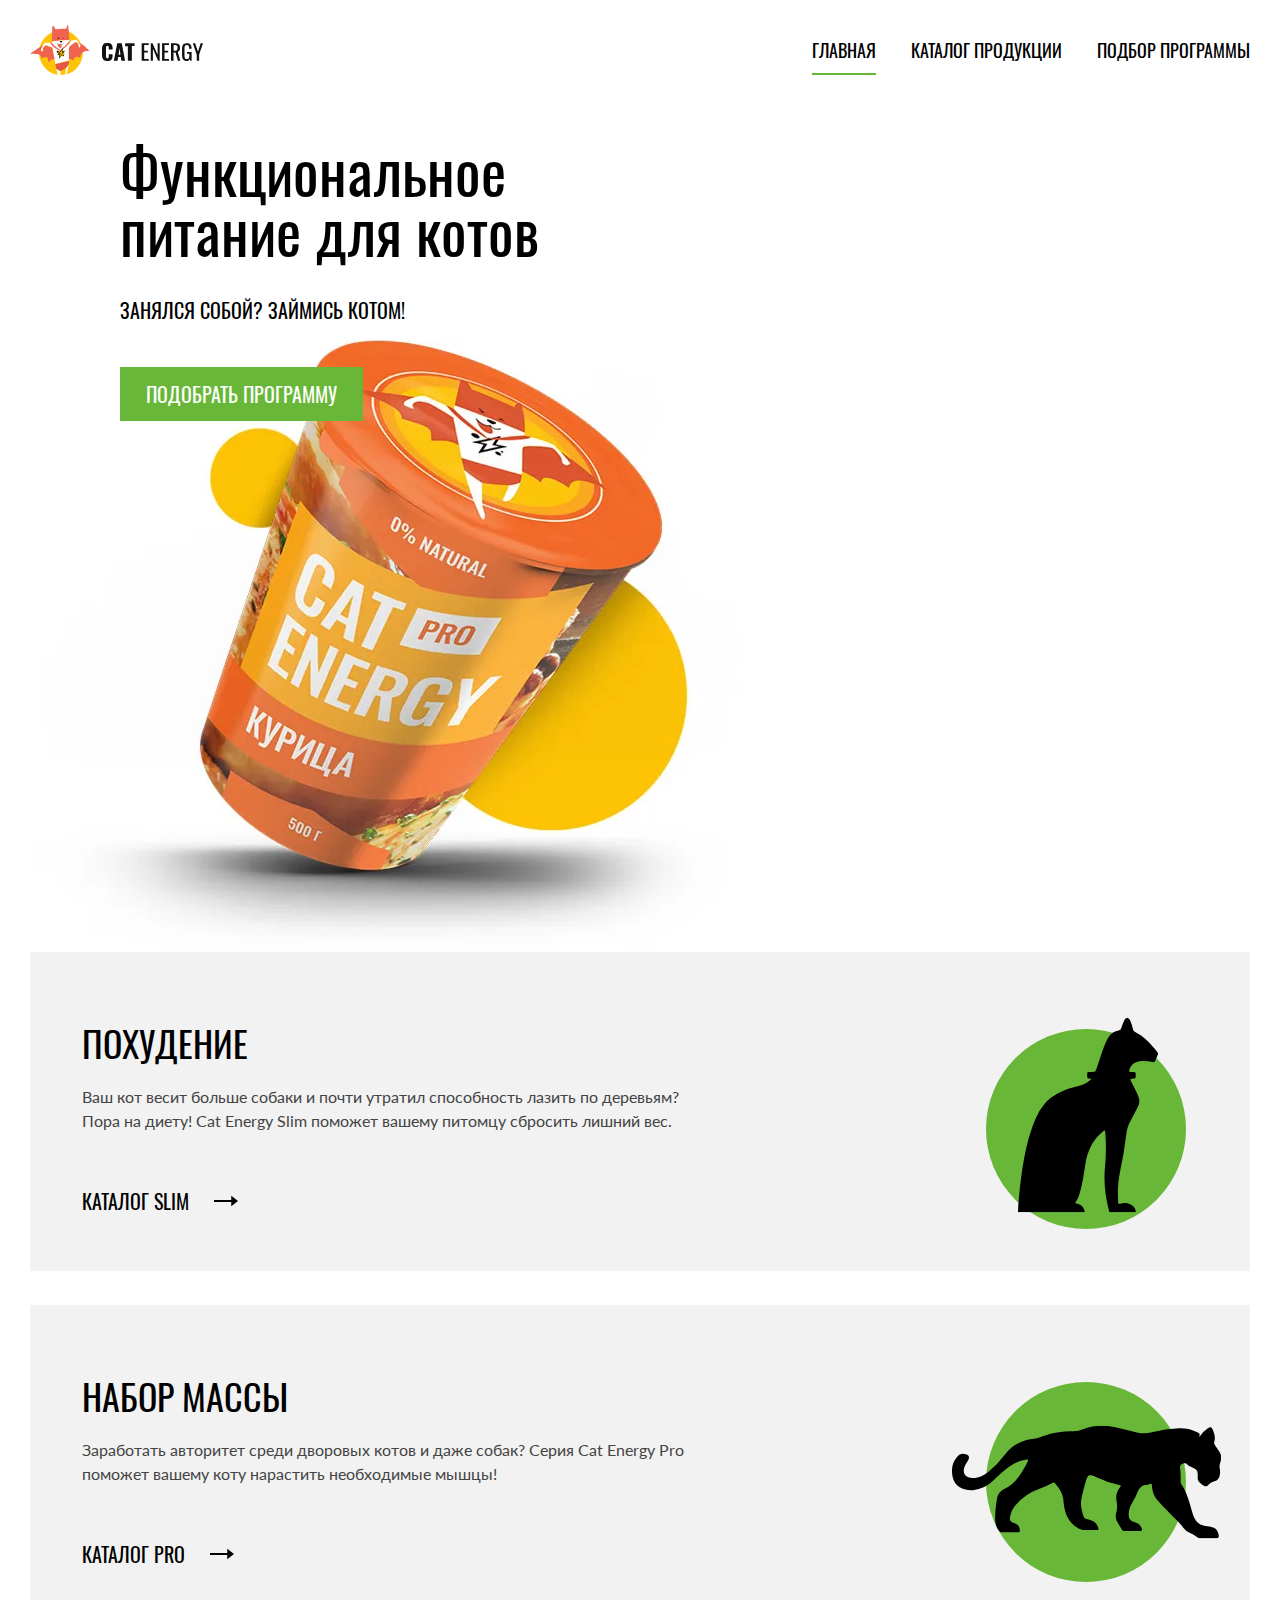
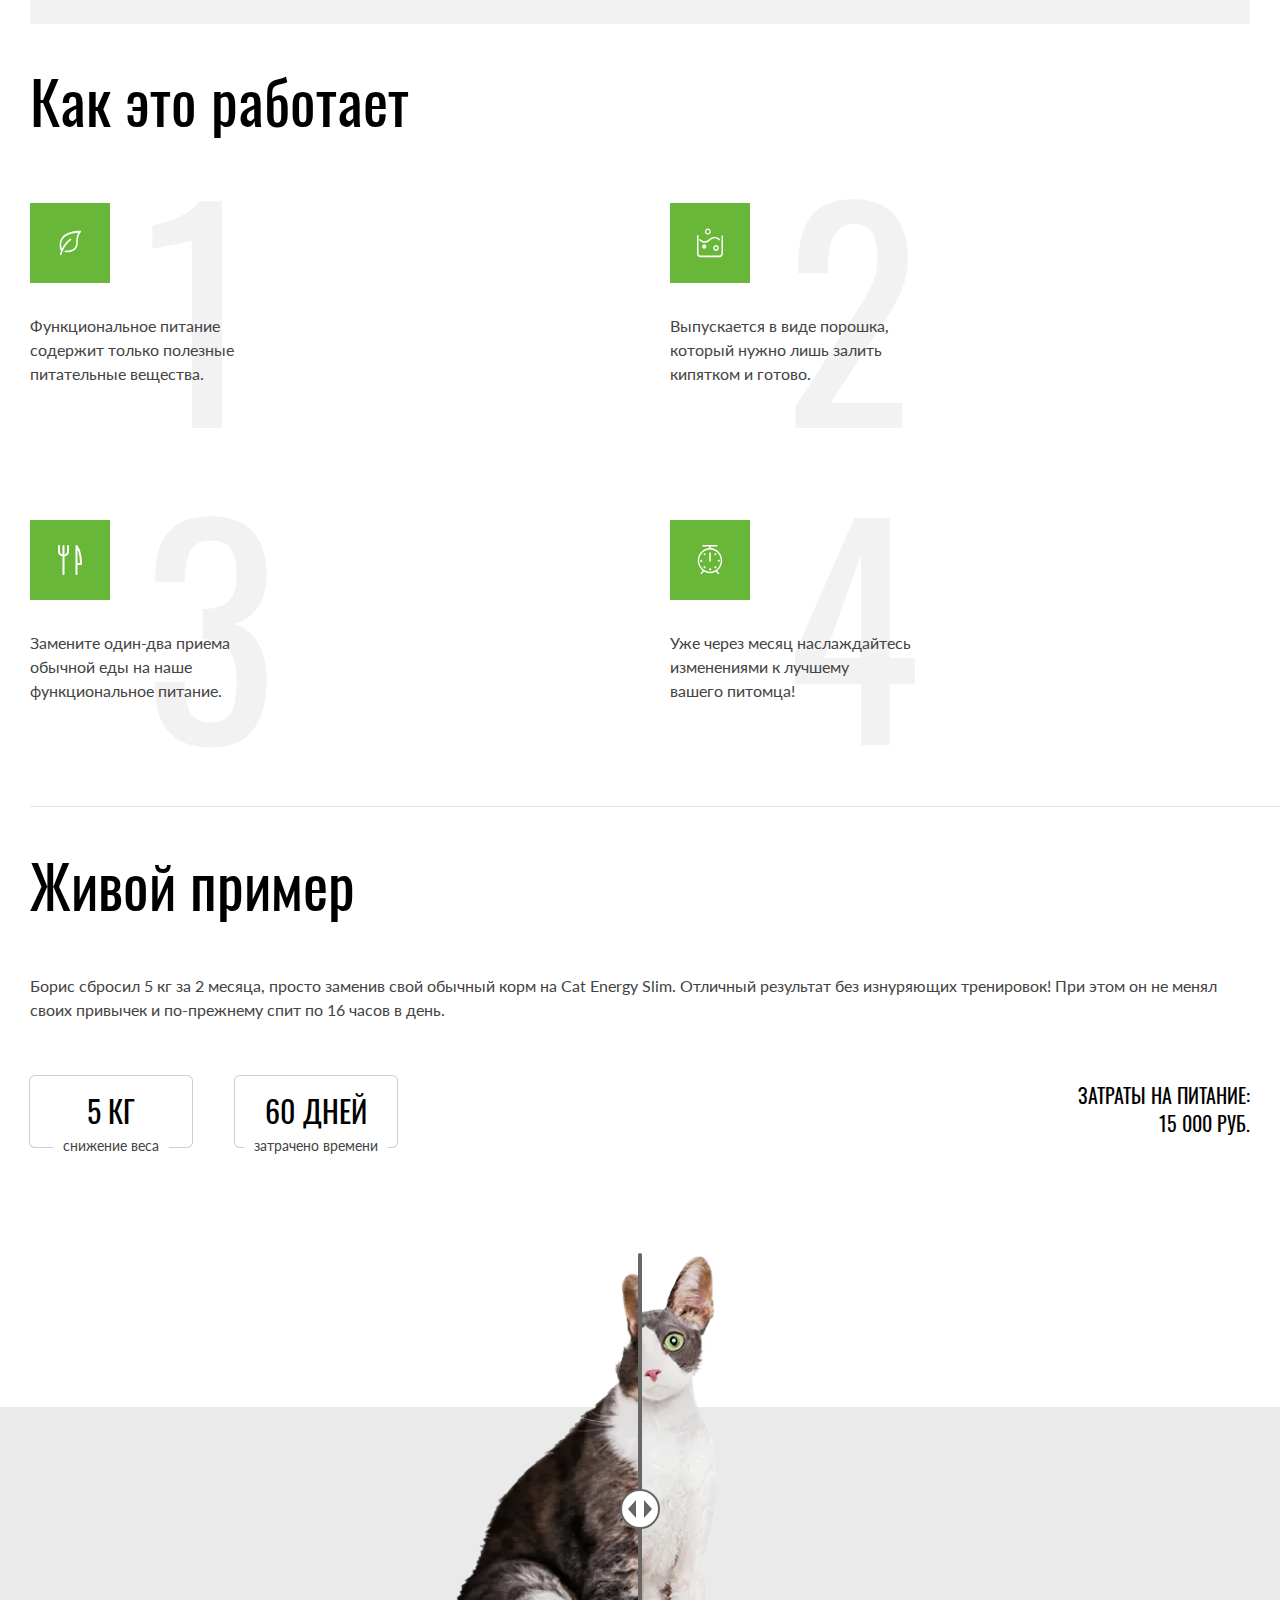
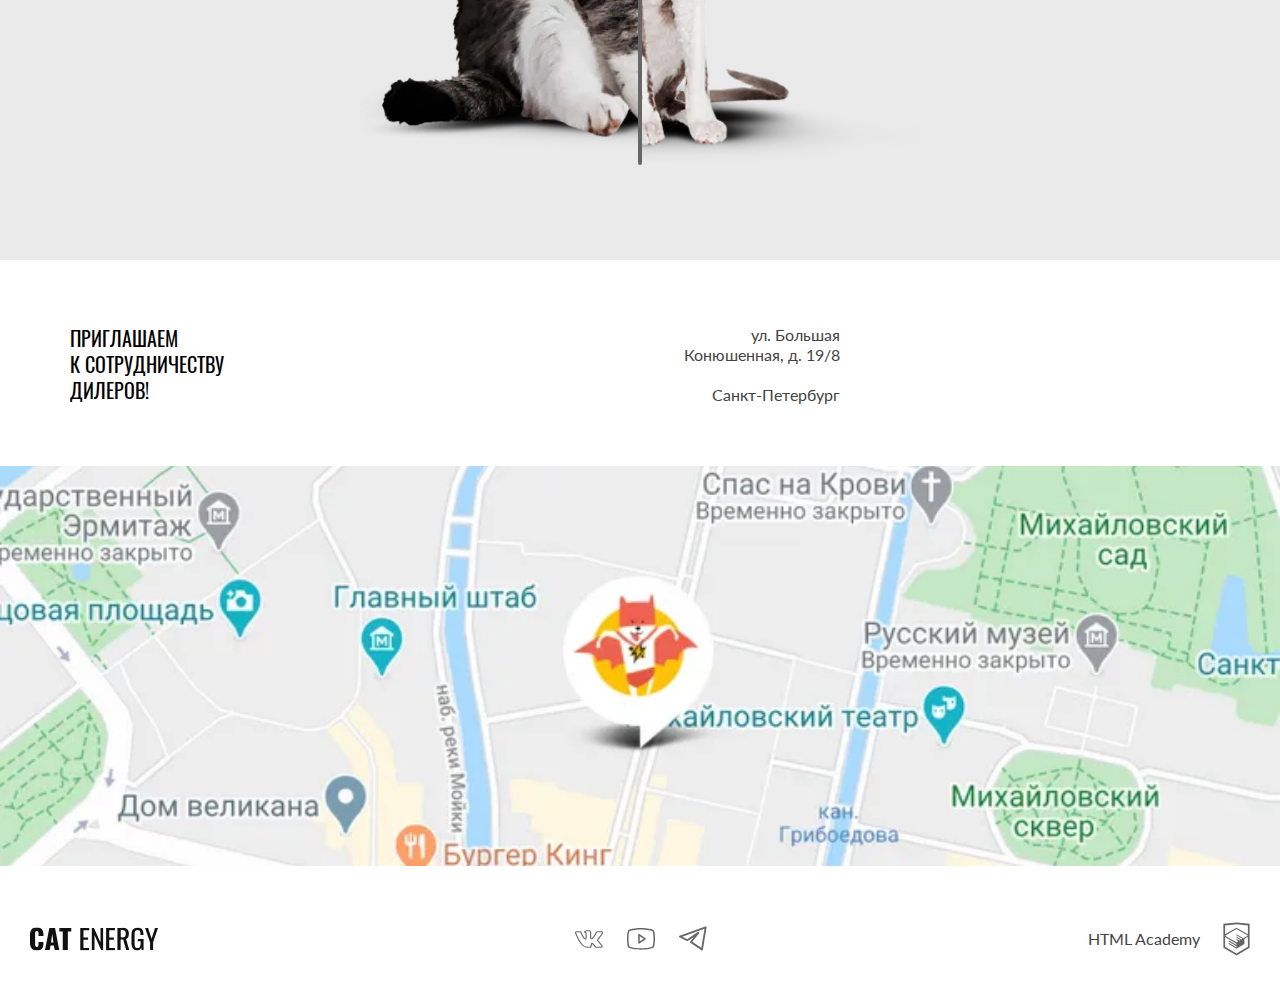
==== commit f3b2b922: "Deploying to gh-pages from @ Melante/366737-cat-energy-31@8771d38a3cc3bc42b56cedd2a053982f546f7c14 🚀" ====
--- a/styles/styles.css
+++ b/styles/styles.css
@@ -1 +1 @@
-@font-face{font-family:Lato;font-weight:400;font-style:normal;src:url(../fonts/lato/Lato-Regular.woff2)format("woff2");font-display:swap}@font-face{font-family:Oswald;font-weight:400;font-style:normal;src:url(../fonts/oswald/oswaldregular.woff2)format("woff2");font-display:swap}:root{--font-basic:"Lato","Arial",sans-serif;--font-secondary:"Oswald","Lato","Arial",sans-serif;--text-basic-color:#444;--text-dark-color:#222;--text-darker-color:#111;--text-secondary-color:#000;--text-light-color:#fff;--background-color:#68b738d9;--button-basic:#68b738;--button-basic-hover:#5eaa2f;--button-basic-active:#ffffff4d;--button-secondary:#f2f2f2;--button-secondary-hover:#ebebeb;--arrow:#000;--current-basic:#68b738;--current-secondary:#fff;--back-basic:#fff;--back-color:#68b738;--back-secondary:#f2f2f2;--back-grey:#eaeaea;--border:#e6e6e6;--border-secondary:#d9d9d9;--border-special:#cdcdcd;--border-input:#e7e7e7;--curtain:#666;--curtain-hover:#68b738;--curtain-active:#5eaa2f99;--social:#666;--social-hover:#68b738;--input--error:#ff8282;--light-color:#fff;--cat-back:#414146;--cat-gradient:#68b738}body{box-sizing:border-box;font-family:var(--font-basic,--font-secondary);color:var(--text-basic-color,inherit);flex-direction:column;height:100%;margin:0;font-size:14px;font-style:normal;font-weight:400;line-height:1.29;display:flex}.wrapper{box-sizing:border-box;width:100%;margin:auto;padding:0 20px}@media (width>=768px){.wrapper{padding:0 30px}}@media (width>=1440px){.wrapper{max-width:1600px;padding:0 110px}}.button{font-family:var(--font-secondary,inherit);text-transform:uppercase;background-color:var(--button-basic,#68b738);color:var(--text-light-color,inherit);box-sizing:border-box;border:none;padding:10px;font-size:16px;line-height:1.25}.button:hover{background-color:var(--button-basic-hover,#5eaa2f)}.button:active{color:var(--button-basic-active,#5eaa2f)}.visually-hidden{clip:rect(0 0 0 0);border:0;width:1px;height:1px;margin:-1px;padding:0;position:absolute;overflow:hidden}.block-title{font-family:var(--font-secondary,inherit);color:var(--text-secondary-color,inherit);margin:0 0 40px;font-size:36px;font-weight:400;line-height:1.11}@media (width>=768px){.block-title{margin-bottom:60px;font-size:60px;line-height:1}}.catalog-block{font-family:var(--font-secondary,inherit);background-color:var(--text-light-color,#fff);color:var(--text-secondary-color,inherit);box-shadow:-40px 0 0 0 var(--current-secondary,#fff),40px 0 0 0 var(--current-secondary,#fff);width:-moz-fit-content;width:fit-content;margin:0;font-size:24px;font-weight:400;line-height:1;position:relative}@media (width>=768px){.catalog-block{margin-left:40px;font-size:32px}}@media (width>=1440px){.catalog-block{margin-left:0;font-size:40px}}.catalog-block:before{content:"";background:var(--current-basic,#68b738);box-shadow:100vw 0 0 0 var(--current-basic,#68b738);z-index:-1;width:100vw;height:2px;position:absolute;top:10px;right:0}@media (width>=768px){.catalog-block:before{top:14px}}@media (width>=1440px){.catalog-block:before{top:18px}}.page{height:100%}.main-header{width:100%;margin-bottom:20px;display:grid}@media (width>=768px){.main-header{margin-bottom:0}}@media (width>=1440px){.main-header{width:100%;position:relative}}.main-header:before{content:"";z-index:-1;width:50%;height:85%;position:absolute;left:0}@media (width>=1440px){.main-header:before{background-color:var(--cat-back,#414146);background-image:linear-gradient(var(--background-color,#68b738d9)100%,var(--cat-gradient,#68b738)),image-set(url(../images/cat-hero-desktop@1x.webp) type("image/webp")1dppx,url(../images/cat-hero-desktop@2x.webp) type("image/webp")2dppx,url(../images/cat-hero-desktop@1x.jpg) type("image/jpg")1dppx,url(../images/cat-hero-desktop@2x.jpg) type("image/jpg")2dppx);background-position:0;background-repeat:no-repeat;width:50%;height:100%;left:auto;right:0}}.main-header--catalog{margin-bottom:0}@media (width>=1440px){.main-header--catalog{background-image:none;background-color:var(--back-basic,#fff)}}.main-header__wrapper{flex-wrap:wrap;justify-content:space-between;align-items:center;margin:0 auto 10px;padding-top:13px;display:flex}@media (width>=768px){.main-header__wrapper{flex-wrap:nowrap;align-items:start;column-gap:20px;margin-bottom:47px;padding-top:25px}}@media (width>=1440px){.main-header__wrapper{column-gap:33%;margin-bottom:95px;padding-top:55px}.main-header__wrapper--catalog{align-items:start;margin-bottom:57px}}.main-header__logo{display:contents}@media (width>=768px){.main-header__logo{align-items:center;gap:13px;display:flex}}@media (width>=1440px){.main-header__logo-image{width:70px;height:auto}.main-header__logo-title{width:118px;height:auto}}.logo-energy{text-align:center;align-items:center;column-gap:60px;display:flex}@media (width>=1440px){.logo-energy:hover{opacity:.8}.logo-energy:active{opacity:.6}}.navigation__toggle{background-color:var(--back-basic,#fff);cursor:pointer;border:none;width:25px;height:40px;padding:0;position:relative}@media (width>=768px){.navigation__toggle{display:none}}.navigation__toggle:before,.navigation__toggle:after{content:"";background-color:var(--text-secondary-color,#000);width:24px;height:2px;margin-top:16px;position:absolute;left:0}.navigation__toggle:before{top:-8px;box-shadow:0 8px}.navigation__toggle:after{top:8px}.navigation__toggle.navigation__toggle--open{background-color:#0000}.navigation__toggle.navigation__toggle--open:before{box-shadow:none;top:0;transform:rotate(45deg)}.navigation__toggle.navigation__toggle--open:after{top:0;transform:rotate(-45deg)}.navigation__toggle--bg,.navigation__list{display:none}@media (width>=768px){.navigation__list{font-family:var(--font-secondary,inherit);flex-wrap:wrap;gap:10px 35px;width:100%;margin-top:14px;font-size:18px;line-height:1.33;list-style-type:none;display:flex}}.navigation__list--open{font-family:var(--font-secondary,inherit);text-align:center;background-color:var(--text-light-color,#fff);z-index:1;flex-direction:column;width:100%;margin-top:10px;padding:0;font-size:20px;line-height:1;list-style-type:none;display:flex;position:absolute;left:0}@media (width>=768px){.navigation__list--open{position:static}}.navigation__item{border-bottom:1px solid var(--border,#e6e6e6);padding:22px 0}@media (width>=768px){.navigation__item{border:none;padding:0}}.navigation__item:first-child{border-top:1px solid var(--border,#e6e6e6)}@media (width>=768px){.navigation__item:first-child{border:none}}.navigation__item a{text-transform:uppercase;color:var(--text-secondary-color,inherit);text-decoration:none}@media (width>=1440px){.navigation__item a{color:var(--text-light-color,#fff);font-size:20px;line-height:1.5}}.navigation__item--catalog a{color:var(--text-secondary-color,#000)}.navigation__item:hover{opacity:.6}.navigation__item:active{opacity:.3}@media (width>=768px){.navigation__item--current a:after{content:"";border-bottom:2px solid var(--current-basic,#68b738);width:100%;margin:10px auto 0;display:block}}@media (width>=1440px){.navigation__item--current a:after{border-bottom:2px solid var(--current-secondary,#fff)}.navigation__item--current-catalog{border-bottom:2px solid var(--current-basic,#68b738)}}.navigation-nojs,.navigation-nojs-list{font-family:var(--font-secondary,inherit);text-align:center;background-color:var(--text-light-color,#fff);z-index:1;flex-direction:column;width:100%;margin-top:10px;padding:0;font-size:20px;line-height:1;list-style-type:none;display:flex;position:relative;left:0}.main-container{flex-grow:1}.hero{text-align:center;font-family:var(--font-secondary,inherit);color:var(--text-light-color,inherit);position:relative}@media (width>=768px){.hero{text-align:start;color:var(--text-secondary-color,#000);min-width:415px;margin-left:90px}}@media (width>=1440px){.hero{text-align:center;margin-left:80px}}.hero:before{content:"";z-index:-1;background-color:var(--cat-back,#414146);background-image:linear-gradient(var(--background-color,#68b738d9)100%,var(--cat-gradient,#68b738)),url(../images/cat-hero-mobile@1x.jpg);background-position:top;background-repeat:no-repeat;background-size:contain;width:100%;height:63%;position:absolute;left:0}@media (resolution>=2dppx){.hero:before{background-image:linear-gradient(var(--background-color,#68b738d9)100%,var(--cat-gradient,#68b738)),url(../images/cat-hero-mobile@2x.jpg)}}@media (width>=768px){.hero:before{background:0 0}.hero__wrapper{margin-left:120px}}.hero__title{text-align:center;max-width:420px;margin:0 auto 25px;padding-top:27px;font-size:36px;font-weight:400;line-height:1}@media (width>=768px){.hero__title{text-align:start;margin:0 0 40px;padding:0;font-size:60px;line-height:1}}.hero__subtitle{text-transform:uppercase;text-align:center;margin:0 0 29px;font-size:14px;line-height:1}@media (width>=768px){.hero__subtitle{text-align:start;margin-bottom:20px;font-size:20px;line-height:1}}@media (width>=1440px){.hero__subtitle{margin-bottom:50px}}@media (width>=768px){.hero__image{margin-left:-90px}}@media (width>=1440px){.hero__image{margin:0 auto;position:absolute;top:-81px;left:143px;right:0}}.hero__link{max-width:350px;margin:0 auto;text-decoration:none;display:block}@media (width>=768px){.hero__link{margin:0;padding:14px 26px;font-size:20px;line-height:1.3;position:absolute;top:28%}}@media (width>=1440px){.hero__link{max-width:244px;margin-bottom:185px;position:static;top:33%}}.build{display:grid}@media (width>=768px){.build{margin-bottom:46px}}@media (width>=1440px){.build{grid-template-columns:1fr 1fr;gap:80px;margin-top:82px;margin-bottom:70px;display:grid}}.build__program{background-color:var(--back-secondary,#f2f2f2);align-items:center;margin-bottom:20px;padding:30px 30px 22px 20px;display:grid;position:relative}@media (width>=768px){.build__program{align-items:start;margin:0;padding:41px 61px 55px 52px}}@media (width>=1440px){.build__program{padding-bottom:58px}}.build__program--slim{margin-bottom:20px}@media (width>=768px){.build__program--slim{margin-bottom:34px}}@media (width>=1440px){.build__program--slim{margin-bottom:0}}.build__program:before,.build__program:after{content:"";justify-self:start;width:50px;height:50px;margin-left:20px;display:inline-block;position:absolute;top:23px}@media (width>=768px){.build__program:before,.build__program:after{justify-self:end;width:200px;height:200px;margin-right:64px;top:24%}}@media (width>=1440px){.build__program:before,.build__program:after{justify-self:start;width:100px;height:100px;margin-left:52px;top:13%}}.build__program--slim:after{background-image:url(../icons/stack.svg#cat-slim);background-repeat:no-repeat;background-size:contain;width:36px;height:50px;transform:translate(20%)}@media (width>=768px){.build__program--slim:after{width:140px;height:200px;transform:translate(-20%,-7%)}}@media (width>=1440px){.build__program--slim:after{width:70px;height:97px;transform:translate(20%,-8%)}}.build__program--slim:before{background-color:var(--button-basic,#68b738);border-radius:50%}.build__program--pro:after{background-image:url(../icons/stack.svg#cat-pro);background-repeat:no-repeat;background-size:contain;width:67px;height:50px;transform:translate(-13%)}@media (width>=768px){.build__program--pro:after{width:269px;height:200px;transform:translate(13%)}}@media (width>=1440px){.build__program--pro:after{width:138px;height:95px;transform:translate(-15%)}}.build__program--pro:before{background-color:var(--button-basic,#68b738);border-radius:50%}.build__title{font-family:var(--font-secondary,inherit);color:var(--text-secondary-color,inherit);text-transform:uppercase;margin:0 0 29px;padding-left:70px;font-size:24px;font-weight:400;line-height:1.54}@media (width>=768px){.build__title{max-width:75%;margin-top:32px;margin-bottom:24px;padding:0;font-size:36px;line-height:1}}@media (width>=1440px){.build__title{margin-top:37px;margin-bottom:72px;margin-left:162px}}.build__description{box-shadow:0 1px 0 0 var(--border-secondary,#d9d9d9);margin:0 0 19px;padding-bottom:23px;font-size:14px;line-height:1.29}@media (width>=768px){.build__description{box-shadow:none;width:57%;margin-bottom:30px;font-size:16px;line-height:1.5}}@media (width>=1440px){.build__description{width:100%;margin-bottom:5px}}.build__link{font-family:var(--font-secondary,inherit);color:var(--text-secondary-color,inherit);text-transform:uppercase;gap:15px;width:max-content;font-size:16px;line-height:1;text-decoration:none;display:flex}@media (width>=768px){.build__link{align-items:center;gap:25px;font-size:20px;line-height:1.5}}.build__link:active{opacity:.3}.build__link:after{content:"";color:var(--arrow,#000);background-image:url(../icons/stack.svg#icon_arrow);background-position:-8px;background-repeat:no-repeat;background-size:contain;width:32px;height:12px;display:block}.build__link:hover:after{background-position:0;transition:all .5s}.build__link:active:after{opacity:.3;background-position:0}.effect{margin-bottom:29px}@media (width>=768px){.effect{margin-top:45px;margin-bottom:47px}}@media (width>=1440px){.effect{margin-bottom:80px}}@media (width>=768px){.effect:after{content:"";border-bottom:1px solid var(--border,#e6e6e6);width:100vw;padding-top:57px;display:block}}@media (width>=1440px){.effect:after{border:none;display:none}}.effect__list{counter-reset:number 0;margin:0;padding:0;list-style-type:none;display:grid}@media (width>=768px){.effect__list{grid-template-columns:repeat(2,1fr);justify-content:start;gap:75px 60px;display:grid}}@media (width>=1440px){.effect__list{grid-template-columns:repeat(4,265px)}}.effect__item{align-items:center;gap:20px;margin-bottom:20px;list-style-type:none;display:flex;position:relative}@media (width>=768px){.effect__item{background-position:55px 10px;background-repeat:no-repeat;background-size:auto 230px;align-content:start;gap:31px;width:250px;margin-bottom:0;padding-top:13px;display:grid}}.effect__item:before{content:"";background-image:var(--effect);background-color:var(--back-color,#68b738);background-position:50%;background-repeat:no-repeat;background-size:26px 30px;flex-shrink:0;width:60px;height:60px;display:inline-block}@media (width>=768px){.effect__item:before{width:80px;height:80px}.effect__item:after{content:counter(number);counter-increment:number;font-family:var(--font-secondary,"Oswald");z-index:-2;color:var(--back-secondary,#f2f2f2);font-size:280px;line-height:1;position:absolute;top:-28px;left:114px}}.effect__item--health{--effect:url(../icons/stack.svg#health)}.effect__item--water{--effect:url(../icons/stack.svg#water)}.effect__item--food{--effect:url(../icons/stack.svg#food)}.effect__item--time{--effect:url(../icons/stack.svg#time)}.effect__description{margin:0}@media (width>=768px){.effect__description{padding-bottom:46px;font-size:16px;line-height:1.5}}.results{background:var(--back-grey,#eaeaea);padding-top:25px;padding-bottom:39px}@media (width>=768px){.results{background:linear-gradient(var(--back-basic,#fff)55%,var(--back-grey,#eaeaea)55%);margin-bottom:60px;padding-top:0;padding-bottom:0}}@media (width>=1440px){.results{background-image:linear-gradient(var(--back-basic,#fff)23%,var(--back-grey,#eaeaea)23%);margin:0;padding-bottom:35px}.results__wrapper{position:relative}}@media (width>=768px){.results__title{margin-bottom:60px}}@media (width>=1440px){.results__title{max-width:70%;margin-bottom:146px}}.results__description{margin-bottom:20px}@media (width>=768px){.results__description{width:100%;margin:0 0 54px;font-size:16px;line-height:1.5}}@media (width>=1440px){.results__description{margin-bottom:71px}}@media (width>=768px){.results__info{flex-wrap:wrap;justify-content:center;align-items:center;margin-bottom:80px;display:flex}}@media (width>=1440px){.results__info{justify-content:start;max-width:433px;margin-bottom:20px}}.results__cost{font-family:var(--font-secondary,inherit);text-align:center;color:var(--text-secondary-color,inherit);text-transform:uppercase;padding-bottom:20px;font-size:14px;line-height:1.43}@media (width>=768px){.results__cost{justify-items:end;gap:8px;margin-top:-10px;margin-left:auto;font-size:20px;line-height:1;display:grid}}@media (width>=1440px){.results__cost{gap:67px;margin:0;display:flex}}.results__slider{aspect-ratio:280/256;grid-template-columns:50% auto 50%;width:min(100%,560px);margin:0 auto;display:grid}@media (width>=768px){.results__slider{margin:0 auto;padding-bottom:95px}}@media (width>=1440px){.results__slider{padding:0;position:absolute;top:0;right:110px}}.results__slider-image{object-fit:cover;width:100%;height:100%;display:block}.results__slider-image--fat{object-position:left}.results__slider-image--slim{object-position:right}.results__curtain{z-index:1;background-color:var(--curtain,#666);border-radius:2px;place-items:center;width:4px;height:100%;margin:0 -2px;display:grid}.results__curtain:hover{--curtain:var(--curtain-hover,#68b738)}.results__curtain:active{--curtain:var(--curtain-active,#68b738)}.results__curtain-thumb{border:2px solid var(--curtain,#666);background-color:var(--back-basic,#fff);cursor:col-resize;border-radius:50%;justify-content:center;align-items:center;width:40px;height:40px;display:grid;transform:translate(-18px)}.results__curtain-thumb:before{content:"";background-color:var(--curtain,#666);width:24px;height:18px;-webkit-mask-image:url(../icons/stack.svg#thumb);mask-image:url(../icons/stack.svg#thumb);-webkit-mask-position:50%;mask-position:50%;-webkit-mask-repeat:no-repeat;mask-repeat:no-repeat}.results-list{text-align:center;justify-content:center;gap:32px;margin:0 0 15px;display:flex}@media (width>=768px){.results-list{align-items:start;gap:43px}}@media (width>=1440px){.results-list{margin-bottom:48px}}.results-list__item{text-align:center;box-sizing:border-box;width:125px;display:grid}@media (width>=768px){.results-list__item{align-items:start;width:162px}}.results-list__number{font-family:var(--font-secondary,inherit);box-shadow:0 0 0 1px var(--border-special,#cdcdcd);color:var(--text-secondary-color,inherit);text-transform:uppercase;border-radius:5px;padding:15px 20px;font-size:24px;line-height:1}@media (width>=768px){.results-list__number{padding:17px 20px;font-size:30px;line-height:1.23}}.results-list__description{z-index:1;background-color:var(--back-grey,#eaeaea);max-width:80px;margin:-13px auto 0;padding:5px 10px;font-size:12px;line-height:1}@media (width>=768px){.results-list__description{background-color:var(--back-basic,#fff);max-width:130px;font-size:14px;line-height:1}}@media (width>=1440px){.results-list__description{background-color:var(--back-grey,#eaeaea)}}.social{box-shadow:0 1px 0 0 var(--border-special,#d9d9d9);justify-content:center;gap:24px;margin:0;padding:0 0 12px;display:flex}@media (width>=768px){.social{box-shadow:none;margin:0;padding:0}}.social__item{list-style-type:none}.social__link:before{content:"";-webkit-mask-image:var(--icon-social);mask-image:var(--icon-social);background-color:var(--social,#666);width:28px;height:28px;display:block;-webkit-mask-position:50%;mask-position:50%;-webkit-mask-repeat:no-repeat;mask-repeat:no-repeat}.social__link:hover{--social:var(--social-hover,#68b738)}.social__link:active{--social:var(--social-hover,#68b738);opacity:.3}.social__link--vk{--icon-social:url(../icons/stack.svg#social_vkontakte)}.social__link--youtube{--icon-social:url(../icons/stack.svg#social_youtube)}.social__link--tg{--icon-social:url(../icons/stack.svg#social_telegram)}.html-logo{color:var(--text-basic-color,#444);text-align:center;justify-content:space-between;align-items:center;font-size:16px;line-height:1.25;text-decoration:none;display:flex}@media (width>=768px){.html-logo{gap:23px}}.html-logo:hover{color:var(--social-hover,#68b738)}.html-logo:active{color:var(--social-hover,#68b738);opacity:.3}.html-logo__image{background-color:var(--social,#666);width:27px;height:34px;margin:0;-webkit-mask-image:url(../icons/stack.svg#html-academy);mask-image:url(../icons/stack.svg#html-academy);-webkit-mask-position:50%;mask-position:50%}.html-logo__image:hover{--social:var(--social-hover,#68b738)}.html-logo__image:active{--social:var(--social-hover,#68b738);opacity:.3}.catalog{margin-bottom:25px}@media (width>=768px){.catalog{margin-bottom:74px}}@media (width>=1440px){.catalog{margin-bottom:72px}}.catalog__title{font-family:var(--font-secondary,inherit);color:var(--text-secondary-color,inherit);margin:28px 0 41px;font-size:36px;font-weight:400;line-height:1;position:relative}@media (width>=768px){.catalog__title{margin:0 0 90px;font-size:60px}}@media (width>=1440px){.catalog__title{margin-bottom:84px}}.catalog__title:before,.catalog__title:after{content:"";width:100vw;height:1px;display:block;position:absolute;right:0}@media (width>=768px){.catalog__title:before,.catalog__title:after{display:none}}.catalog__title:before{background:var(--border-secondary,#d9d9d9);box-shadow:100vw 0 0 0 var(--border-secondary,#d9d9d9);top:-28px}.catalog__title:after{background:var(--border,#e6e6e6);box-shadow:100vw 0 0 0 var(--border,#e6e6e6);bottom:-41px}.catalog__list{grid-template-columns:repeat(auto-fit,minmax(250px,1fr));justify-content:center;align-items:start;column-gap:30px;margin:0;padding:0;list-style-type:none;display:grid}@media (width>=768px){.catalog__list{grid-template-columns:repeat(auto-fit,minmax(280px,1fr));gap:64px 60px}}@media (width>=1440px){.catalog__list{grid-template-columns:repeat(auto-fit,minmax(245px,1fr));gap:62px 80px}}.catalog-card{grid-template-rows:auto auto;grid-template-columns:1fr 1fr;padding-top:20px;padding-bottom:25px;display:grid;position:relative}@media (width>=768px){.catalog-card{background:linear-gradient(var(--back-basic,#fff)15%,var(--back-secondary,#f2f2f2)15%);grid-template-columns:1fr;max-width:340px;padding:10px 37px 40px}}.catalog-card:before{content:"";background:var(--border,#e6e6e6);box-shadow:100vw 0 0 0 var(--border,#e6e6e6);width:100vw;height:1px;display:block;position:absolute;right:0}@media (width>=768px){.catalog-card:before{display:none}}.catalog-card--extra{text-align:center;grid-template-columns:1fr;width:100%;padding-top:78px;display:grid;position:relative}@media (width>=768px){.catalog-card--extra{box-shadow:0 0 0 2px var(--back-secondary,#f2f2f2);background:0 0;width:auto;margin-top:auto}}.catalog-card--extra:after{content:"";background:var(--border,#e6e6e6);box-shadow:100vw 0 0 0 var(--border,#e6e6e6);width:100vw;height:1px;display:block;position:absolute;bottom:0;right:0}@media (width>=768px){.catalog-card--extra:after{display:none}}.catalog-card__block-image{grid-row:1/-1;align-items:center;min-width:140px;height:110px;display:grid}@media (width>=768px){.catalog-card__block-image{height:200px;margin-bottom:28px}}@media (width>=1440px){.catalog-card__block-image{height:210px;margin-bottom:12px}}.catalog-card__link{text-decoration:none}.catalog-card__image{margin:0 auto;display:block}.catalog-card__title{font-family:var(--font-secondary,inherit);text-transform:uppercase;color:var(--text-dark-color,inherit);max-width:80px;margin:0 0 15px;font-size:16px;font-weight:400;line-height:1.25}@media (width>=768px){.catalog-card__title{text-align:center;max-width:140px;margin:0 auto 20px;font-size:20px;line-height:1.2}}@media (width>=1440px){.catalog-card__title{margin-bottom:25px}}.catalog-card__title--extra{color:var(--text-darker-color,#111);max-width:210px;margin:0 auto 10px;position:relative}@media (width>=768px){.catalog-card__title--extra{max-width:135px;margin-top:80px;margin-bottom:-8px}}.catalog-card__title--extra:before,.catalog-card__title--extra:after{content:"";background-color:var(--border-secondary,#d9d9d9);width:30px;height:2px;position:absolute;top:-38px;left:43%}@media (width>=768px){.catalog-card__title--extra:before,.catalog-card__title--extra:after{width:60px;top:-168%;left:30%}}@media (width>=1440px){.catalog-card__title--extra:before,.catalog-card__title--extra:after{top:-70px;left:38px}}.catalog-card__title--extra:before{transform:rotate(90deg)}.catalog-card__list{margin:0 0 21px;font-size:12px;line-height:1.33;display:grid}@media (width>=768px){.catalog-card__list{gap:8px;margin-bottom:33px;font-size:16px;line-height:1.25}}@media (width>=1440px){.catalog-card__list{margin-bottom:38px}}.catalog-card__item{flex-wrap:wrap;justify-content:space-between;display:flex}@media (width>=768px){.catalog-card__item{box-shadow:0 1px 0 0 var(--border-special,#cdcdcd);padding-bottom:4px}}.catalog-card__button{grid-column:-1/1;width:100%;margin:0 auto}.catalog-card__button--extra{color:var(--text-secondary-color,inherit);background-color:var(--button-secondary,inherit);margin-top:20px}@media (width>=768px){.catalog-card__button--extra{margin-top:82px}}@media (width>=1440px){.catalog-card__button--extra{margin-top:89px}}.catalog-card__button--extra:hover,.catalog-card__button--extra:active{background-color:var(--button-secondary-hover,inherit);color:var(--text-secondary-color,inherit)}.catalog-card__description{margin:0;font-size:12px;line-height:1.33}@media (width>=768px){.catalog-card__description{max-width:170px;margin:31px auto 0;font-size:16px;line-height:1.12}}@media (width>=1440px){.catalog-card__description{margin-top:35px}}.extra{margin-bottom:40px}@media (width>=1440px){.extra{grid-template-columns:auto 1fr;column-gap:81px;margin-bottom:98px;display:grid}}.extra__title{margin-bottom:49px}@media (width>=768px){.extra__title{margin-bottom:80px}}@media (width>=1440px){.extra__title{grid-column:1/-1;margin-bottom:80px}}.extra__list{grid-template-columns:repeat(auto-fit,minmax(230px,1fr));gap:31px;margin:0;padding:0;display:grid}@media (width>=768px){.extra__list{box-shadow:0 0 0 1px var(--border-special,#cdcdcd);grid-template-columns:repeat(auto-fit,minmax(450px,1fr));gap:2px}}@media (width>=1440px){.extra__list{box-shadow:none;grid-template-columns:repeat(auto-fit,minmax(895px,1fr))}}.extra__present{background-color:var(--background-color,inherit)}.extra-item{flex-wrap:wrap;list-style-type:none;display:flex}@media (width>=768px){.extra-item{box-shadow:0 1px 0 0 var(--border-special,#cdcdcd);grid-template-columns:auto 1fr;align-items:center;padding:26px 38px;display:grid}}@media (width>=1440px){.extra-item{grid-template-columns:minmax(250px,420px);column-gap:40px;padding:15px 0}}.extra-item__title{font-family:var(--font-secondary,inherit);color:var(--text-dark-color,inherit);text-transform:uppercase;margin:0 0 15px;font-size:16px;font-weight:400;line-height:1}@media (width>=768px){.extra-item__title{max-width:300px;font-size:20px}}@media (width>=1440px){.extra-item__title{min-width:300px;margin-bottom:0}}.extra-item__list{flex-wrap:wrap;justify-content:space-between;width:100%;margin:0 0 13px auto;padding:0;font-size:14px;line-height:1;display:flex}@media (width>=768px){.extra-item__list{justify-content:flex-end;column-gap:20px;max-width:350px;margin-bottom:8px;margin-left:auto;font-size:16px;line-height:1.25}}@media (width>=1440px){.extra-item__list{justify-content:space-between;min-width:290px;margin:5px 0 0}}.extra-item__value{margin:0}@media (width>=768px){.extra-item__value{text-align:center}.extra-item__value--price{text-align:end;min-width:74px}}@media (width>=1440px){.extra-item__value--price{text-align:start;min-width:42px}}.extra-item__button{width:100%;max-width:350px;margin:0 auto}@media (width>=768px){.extra-item__button{grid-column:-1/1;max-width:none;margin-top:10px}}@media (width>=1440px){.extra-item__button{grid-column:none;min-width:244px;margin:0}}.present{color:var(--text-light-color,inherit);background-color:var(--cat-back,#414146);background-image:linear-gradient(var(--background-color,#68b738d9)100%,var(--cat-gradient,#68b738)),image-set(url(../images/cat-present-mobile@1x.webp) type("image/webp")1dppx,url(../images/cat-present-mobile@2x.webp) type("image/webp")2dppx,url(../images/cat-present-mobile@1x.png) type("image/png")1dppx,url(../images/cat-present-mobile@2x.png) type("image/png")2dppx);background-position:50%;background-repeat:no-repeat;background-size:contain;width:100%;margin-top:56px;position:relative}@media (width>=768px){.present{background-image:linear-gradient(var(--background-color,#68b738d9)100%,var(--cat-gradient,#68b738)),image-set(url(../images/cat-present-tablet@1x.webp) type("image/webp")1dppx,url(../images/cat-present-tablet@2x.webp) type("image/webp")2dppx,url(../images/cat-present-tablet@1x.png) type("image/png")1dppx,url(../images/cat-present-tablet@2x.png) type("image/png")2dppx);width:100%}}@media (width>=1440px){.present{background-image:linear-gradient(var(--background-color,#68b738d9)100%,var(--cat-gradient,#68b738)),image-set(url(../images/cat-present-desktop@1x.webp) type("image/webp")1dppx,url(../images/cat-present-desktop@2x.webp) type("image/webp")2dppx,url(../images/cat-present-desktop@1x.png) type("image/png")1dppx,url(../images/cat-present-desktop@2x.png) type("Image/png")2dppx)}}@media (width>=768px){.present{margin-top:72px;margin-bottom:80px}}@media (width>=1440px){.present{max-height:288px;margin:0}}.present__title{text-align:center;color:var(--text-light-color,inherit);padding:60px 57px 43px;font-size:16px;line-height:1.25}@media (width>=768px){.present__title{text-align:start;justify-content:space-between;align-items:center;column-gap:30px;margin:0 48px 0 auto;padding:60px 78px;display:flex}}@media (width>=1440px){.present__title{text-align:center;box-sizing:border-box;min-width:245px;margin:0;padding:60px 40px 39px;display:block}}.present__title:before{content:"";background-image:url(../icons/stack.svg#bonus);background-position:50%;background-repeat:no-repeat;background-size:contain;width:78px;height:80px;margin:auto auto 47px;display:block}@media (width>=768px){.present__title:before{box-sizing:border-box;margin:0}}@media (width>=1440px){.present__title:before{margin:auto auto 47px}}.subscribe{margin-top:40px}.subscribe__title{margin-bottom:32px}@media (width>=768px){.subscribe__title{margin-bottom:67px}}@media (width>=1440px){.subscribe__title{margin-bottom:73px}}.subscribe__description{text-align:center;font-family:var(--font-secondary,inherit);color:var(--text-secondary-color,inherit);margin:0 0 24px;font-size:16px;line-height:1.5}@media (width>=768px){.subscribe__description{text-align:center;max-width:635px;margin:0 auto 24px;font-size:24px;line-height:1.33}}@media (width>=1440px){.subscribe__description{max-width:752px}}.form{place-items:center;display:grid}@media (width>=768px){.form{grid-template-columns:1fr auto;align-items:normal;max-width:635px;margin:0 auto;display:grid}}@media (width>=1440px){.form{max-width:752px;margin-bottom:90px}}.form__field{box-sizing:border-box;font-family:var(--font-secondary,inherit);text-transform:uppercase;border:1px solid var(--border-input,#e7e7e7);width:100%;max-width:500px;margin-bottom:15px;padding:13px;font-size:20px;line-height:1.5}@media (width>=768px){.form__field{padding-top:10px}}.form__field:hover{--border-input:var(--border-special,#cdcdcd)}.form__button{width:100%;max-width:280px;margin-bottom:13px;padding:15px 30px;font-size:20px;line-height:1.3}@media (width>=768px){.form__button{min-width:258px;max-width:400px}}.contacts{margin-top:27px}@media (width>=768px){.contacts{margin-top:65px}}@media (width>=1440px){.contacts{grid-template-columns:1fr;margin-top:0;display:grid;position:relative}.contacts__wrapper{z-index:3;grid-area:1/1/auto/-1;align-items:center;width:100%;padding-top:50px;display:flex}}.contacts__address{flex-wrap:wrap;justify-content:space-between;max-width:770px;padding-bottom:25px;display:flex}@media (width>=768px){.contacts__address{flex-wrap:nowrap;column-gap:20px;margin-bottom:61px;padding:0 40px}}@media (width>=1440px){.contacts__address{z-index:2;box-sizing:border-box;background-color:var(--back-basic,#fff);grid-template-columns:1fr 1fr;gap:90px;max-width:565px;padding:60px 80px;display:grid}}.contacts__promo{font-family:var(--font-secondary,inherit);color:var(--text-secondary-color,inherit);text-transform:uppercase;max-width:140px;margin:0;font-size:16px;line-height:1.25}@media (width>=768px){.contacts__promo{max-width:165px;font-size:20px;line-height:1.3}}.contacts__text{font-size:14px;line-height:1.43}@media (width>=768px){.contacts__text{text-align:end;flex-direction:column;gap:20px;font-size:16px;line-height:1.25;display:flex}}@media (width>=1440px){.contacts__text{text-align:start}}.contacts__text p{margin:0}.contacts-catalog{background-color:var(--back-secondary,#f2f2f2);padding-top:25px}@media (width>=768px){.contacts-catalog{padding-top:61px}}@media (width>=1440px){.contacts-catalog{padding:0}}.map{width:100%}@media (width>=1440px){.map{grid-area:1/1/auto/-1;display:grid}}.map__iframe{z-index:1;border:none;width:100%;position:absolute}@media (width>=768px){.map__iframe{min-height:400px}}@media (width>=1440px){.map__iframe{height:100%}}.map__image{object-fit:cover;width:100%;height:362px;position:relative;top:0}@media (width>=768px){.map__image{width:100%;height:400px}}.main-footer{gap:20px;margin:36px auto 0;padding-bottom:36px;display:grid}@media (width>=768px){.main-footer{flex-wrap:wrap;justify-content:space-between;align-items:center;margin-top:55px;margin-bottom:55px;display:flex}}@media (width>=1440px){.main-footer{margin-top:64px}}.main-footer__logo{box-shadow:0 1px 0 0 var(--border-special,#d9d9d9);justify-content:center;padding-bottom:20px;display:flex}@media (width>=768px){.main-footer__logo{box-shadow:none;margin:0 35px 0 0;padding:0}}.main-footer__logo-image{display:block}+@font-face{font-family:Lato;font-weight:400;font-style:normal;src:url(../fonts/lato/Lato-Regular.woff2)format("woff2");font-display:swap}@font-face{font-family:Oswald;font-weight:400;font-style:normal;src:url(../fonts/oswald/oswaldregular.woff2)format("woff2");font-display:swap}:root{--font-basic:"Lato","Arial",sans-serif;--font-secondary:"Oswald","Lato","Arial",sans-serif;--text-basic-color:#444;--text-dark-color:#222;--text-darker-color:#111;--text-secondary-color:#000;--text-light-color:#fff;--background-color:#68b738d9;--button-basic:#68b738;--button-basic-hover:#5eaa2f;--button-basic-active:#ffffff4d;--button-secondary:#f2f2f2;--button-secondary-hover:#ebebeb;--arrow:#000;--current-basic:#68b738;--current-secondary:#fff;--back-basic:#fff;--back-color:#68b738;--back-secondary:#f2f2f2;--back-grey:#eaeaea;--border:#e6e6e6;--border-secondary:#d9d9d9;--border-special:#cdcdcd;--border-input:#e7e7e7;--curtain:#666;--curtain-hover:#68b738;--curtain-active:#5eaa2f99;--social:#666;--social-hover:#68b738;--input--error:#ff8282;--light-color:#fff;--cat-back:#414146;--cat-gradient:#68b738}body{box-sizing:border-box;font-family:var(--font-basic,--font-secondary);color:var(--text-basic-color,inherit);flex-direction:column;height:100%;margin:0;font-size:14px;font-style:normal;font-weight:400;line-height:1.29;display:flex}.wrapper{box-sizing:border-box;width:100%;margin:auto;padding:0 20px}@media (width>=768px){.wrapper{padding:0 30px}}@media (width>=1440px){.wrapper{max-width:1600px;padding:0 110px}}.button{font-family:var(--font-secondary,inherit);text-transform:uppercase;background-color:var(--button-basic,#68b738);color:var(--text-light-color,inherit);box-sizing:border-box;border:none;padding:10px;font-size:16px;line-height:1.25}.button:hover{background-color:var(--button-basic-hover,#5eaa2f)}.button:active{color:var(--button-basic-active,#5eaa2f)}.visually-hidden{clip:rect(0 0 0 0);border:0;width:1px;height:1px;margin:-1px;padding:0;position:absolute;overflow:hidden}.block-title{font-family:var(--font-secondary,inherit);color:var(--text-secondary-color,inherit);margin:0 0 40px;font-size:36px;font-weight:400;line-height:1.11}@media (width>=768px){.block-title{margin-bottom:60px;font-size:60px;line-height:1}}.catalog-block{font-family:var(--font-secondary,inherit);background-color:var(--text-light-color,#fff);color:var(--text-secondary-color,inherit);box-shadow:-40px 0 0 0 var(--current-secondary,#fff),40px 0 0 0 var(--current-secondary,#fff);width:-moz-fit-content;width:fit-content;margin:0;font-size:24px;font-weight:400;line-height:1;position:relative}@media (width>=768px){.catalog-block{margin-left:40px;font-size:32px}}@media (width>=1440px){.catalog-block{margin-left:0;font-size:40px}}.catalog-block:before{content:"";background:var(--current-basic,#68b738);box-shadow:100vw 0 0 0 var(--current-basic,#68b738);z-index:-1;width:100vw;height:2px;position:absolute;top:10px;right:0}@media (width>=768px){.catalog-block:before{top:14px}}@media (width>=1440px){.catalog-block:before{top:18px}}.page{height:100%}.main-header{width:100%;margin-bottom:20px;display:grid}@media (width>=768px){.main-header{margin-bottom:0}}@media (width>=1440px){.main-header{width:100%;position:relative}}.main-header:before{content:"";z-index:-1;width:50%;height:85%;position:absolute;left:0}@media (width>=1440px){.main-header:before{background-color:var(--cat-back,#414146);background-image:linear-gradient(var(--background-color,#68b738d9)100%,var(--cat-gradient,#68b738)),image-set(url(../images/cat-hero-desktop@1x.webp) type("image/webp")1dppx,url(../images/cat-hero-desktop@2x.webp) type("image/webp")2dppx,url(../images/cat-hero-desktop@1x.jpg) type("image/jpg")1dppx,url(../images/cat-hero-desktop@2x.jpg) type("image/jpg")2dppx);background-position:0;background-repeat:no-repeat;width:50%;height:100%;left:auto;right:0}}.main-header--catalog{margin-bottom:0}@media (width>=1440px){.main-header--catalog{background-image:none;background-color:var(--back-basic,#fff)}}.main-header__wrapper{flex-wrap:wrap;justify-content:space-between;align-items:center;margin:0 auto 10px;padding-top:13px;display:flex}@media (width>=768px){.main-header__wrapper{flex-wrap:nowrap;align-items:start;column-gap:20px;margin-bottom:47px;padding-top:25px}}@media (width>=1440px){.main-header__wrapper{column-gap:33%;margin-bottom:95px;padding-top:55px}.main-header__wrapper--catalog{align-items:start;margin-bottom:57px}}.main-header__logo{display:contents}@media (width>=768px){.main-header__logo{align-items:center;gap:13px;display:flex}}@media (width>=1440px){.main-header__logo-image{width:70px;height:auto}.main-header__logo-title{width:118px;height:auto}}.logo-energy{text-align:center;align-items:center;column-gap:60px;display:flex}@media (width>=768px){.logo-energy{column-gap:12px}}@media (width>=1440px){.logo-energy:hover{opacity:.8}.logo-energy:active{opacity:.6}}.navigation__toggle{background-color:var(--back-basic,#fff);cursor:pointer;border:none;width:25px;height:40px;padding:0;position:relative}@media (width>=768px){.navigation__toggle{display:none}}.navigation__toggle:before,.navigation__toggle:after{content:"";background-color:var(--text-secondary-color,#000);width:24px;height:2px;margin-top:16px;position:absolute;left:0}.navigation__toggle:before{top:-8px;box-shadow:0 8px}.navigation__toggle:after{top:8px}.navigation__toggle.navigation__toggle--open{background-color:#0000}.navigation__toggle.navigation__toggle--open:before{box-shadow:none;top:0;transform:rotate(45deg)}.navigation__toggle.navigation__toggle--open:after{top:0;transform:rotate(-45deg)}.navigation__toggle--bg,.navigation__list{display:none}@media (width>=768px){.navigation__list{font-family:var(--font-secondary,inherit);flex-wrap:wrap;gap:10px 35px;width:100%;margin-top:14px;font-size:18px;line-height:1.33;list-style-type:none;display:flex}}.navigation__list--open{font-family:var(--font-secondary,inherit);text-align:center;background-color:var(--text-light-color,#fff);z-index:1;flex-direction:column;width:100%;margin-top:10px;padding:0;font-size:20px;line-height:1;list-style-type:none;display:flex;position:absolute;left:0}@media (width>=768px){.navigation__list--open{position:static}}.navigation__item{border-bottom:1px solid var(--border,#e6e6e6);padding:22px 0}@media (width>=768px){.navigation__item{border:none;padding:0}}.navigation__item:first-child{border-top:1px solid var(--border,#e6e6e6)}@media (width>=768px){.navigation__item:first-child{border:none}}.navigation__item a{text-transform:uppercase;color:var(--text-secondary-color,inherit);text-decoration:none}@media (width>=1440px){.navigation__item a{color:var(--text-light-color,#fff);font-size:20px;line-height:1.5}}.navigation__item--catalog a{color:var(--text-secondary-color,#000)}.navigation__item:hover{opacity:.6}.navigation__item:active{opacity:.3}@media (width>=768px){.navigation__item--current a:after{content:"";border-bottom:2px solid var(--current-basic,#68b738);width:100%;margin:10px auto 0;display:block}}@media (width>=1440px){.navigation__item--current a:after{border-bottom:2px solid var(--current-secondary,#fff)}.navigation__item--current-catalog{border-bottom:2px solid var(--current-basic,#68b738)}}.navigation-nojs,.navigation-nojs-list{font-family:var(--font-secondary,inherit);text-align:center;background-color:var(--text-light-color,#fff);z-index:1;flex-direction:column;width:100%;margin-top:10px;padding:0;font-size:20px;line-height:1;list-style-type:none;display:flex;position:relative;left:0}.main-container{flex-grow:1}.hero{text-align:center;font-family:var(--font-secondary,inherit);color:var(--text-light-color,inherit);position:relative}@media (width>=768px){.hero{text-align:start;color:var(--text-secondary-color,#000);min-width:415px;margin-left:90px}}@media (width>=1440px){.hero{text-align:center;margin-left:80px}}.hero:before{content:"";z-index:-1;background-color:var(--cat-back,#414146);background-image:linear-gradient(var(--background-color,#68b738d9)100%,var(--cat-gradient,#68b738)),url(../images/cat-hero-mobile@1x.jpg);background-position:top;background-repeat:no-repeat;background-size:contain;width:100%;height:63%;position:absolute;left:0}@media (resolution>=2dppx){.hero:before{background-image:linear-gradient(var(--background-color,#68b738d9)100%,var(--cat-gradient,#68b738)),url(../images/cat-hero-mobile@2x.jpg)}}@media (width>=768px){.hero:before{background:0 0}.hero__wrapper{margin-left:120px}}.hero__title{text-align:center;max-width:420px;margin:0 auto 25px;padding-top:27px;font-size:36px;font-weight:400;line-height:1}@media (width>=768px){.hero__title{text-align:start;margin:0 0 40px;padding:0;font-size:60px;line-height:1}}.hero__subtitle{text-transform:uppercase;text-align:center;margin:0 0 29px;font-size:14px;line-height:1}@media (width>=768px){.hero__subtitle{text-align:start;margin-bottom:20px;font-size:20px;line-height:1}}@media (width>=1440px){.hero__subtitle{margin-bottom:50px}}@media (width>=768px){.hero__image{margin-left:-90px}}@media (width>=1440px){.hero__image{margin:0 auto;position:absolute;top:-81px;left:143px;right:0}}.hero__link{max-width:350px;margin:0 auto;text-decoration:none;display:block}@media (width>=768px){.hero__link{margin:0;padding:14px 26px;font-size:20px;line-height:1.3;position:absolute;top:28%}}@media (width>=1440px){.hero__link{max-width:244px;margin-bottom:185px;position:static;top:33%}}.build{display:grid}@media (width>=768px){.build{margin-bottom:46px}}@media (width>=1440px){.build{grid-template-columns:1fr 1fr;gap:80px;margin-top:82px;margin-bottom:70px;display:grid}}.build__program{background-color:var(--back-secondary,#f2f2f2);align-items:center;margin-bottom:20px;padding:30px 30px 22px 20px;display:grid;position:relative}@media (width>=768px){.build__program{align-items:start;margin:0;padding:41px 61px 55px 52px}}@media (width>=1440px){.build__program{padding-bottom:58px}}.build__program--slim{margin-bottom:20px}@media (width>=768px){.build__program--slim{margin-bottom:34px}}@media (width>=1440px){.build__program--slim{margin-bottom:0}}.build__program:before,.build__program:after{content:"";justify-self:start;width:50px;height:50px;margin-left:20px;display:inline-block;position:absolute;top:23px}@media (width>=768px){.build__program:before,.build__program:after{justify-self:end;width:200px;height:200px;margin-right:64px;top:24%}}@media (width>=1440px){.build__program:before,.build__program:after{justify-self:start;width:100px;height:100px;margin-left:52px;top:13%}}.build__program--slim:after{background-image:url(../icons/stack.svg#cat-slim);background-repeat:no-repeat;background-size:contain;width:36px;height:50px;transform:translate(20%)}@media (width>=768px){.build__program--slim:after{width:140px;height:200px;transform:translate(-20%,-7%)}}@media (width>=1440px){.build__program--slim:after{width:70px;height:97px;transform:translate(20%,-8%)}}.build__program--slim:before{background-color:var(--button-basic,#68b738);border-radius:50%}.build__program--pro:after{background-image:url(../icons/stack.svg#cat-pro);background-repeat:no-repeat;background-size:contain;width:67px;height:50px;transform:translate(-13%)}@media (width>=768px){.build__program--pro:after{width:269px;height:200px;transform:translate(13%)}}@media (width>=1440px){.build__program--pro:after{width:138px;height:95px;transform:translate(-15%)}}.build__program--pro:before{background-color:var(--button-basic,#68b738);border-radius:50%}.build__title{font-family:var(--font-secondary,inherit);color:var(--text-secondary-color,inherit);text-transform:uppercase;margin:0 0 29px;padding-left:70px;font-size:24px;font-weight:400;line-height:1.54}@media (width>=768px){.build__title{max-width:75%;margin-top:32px;margin-bottom:24px;padding:0;font-size:36px;line-height:1}}@media (width>=1440px){.build__title{margin-top:37px;margin-bottom:72px;margin-left:162px}}.build__description{box-shadow:0 1px 0 0 var(--border-secondary,#d9d9d9);margin:0 0 19px;padding-bottom:23px;font-size:14px;line-height:1.29}@media (width>=768px){.build__description{box-shadow:none;width:57%;margin-bottom:30px;font-size:16px;line-height:1.5}}@media (width>=1440px){.build__description{width:100%;margin-bottom:5px}}.build__link{font-family:var(--font-secondary,inherit);color:var(--text-secondary-color,inherit);text-transform:uppercase;gap:15px;width:max-content;font-size:16px;line-height:1;text-decoration:none;display:flex}@media (width>=768px){.build__link{align-items:center;gap:25px;font-size:20px;line-height:1.5}}.build__link:active{opacity:.3}.build__link:after{content:"";color:var(--arrow,#000);background-image:url(../icons/stack.svg#icon_arrow);background-position:-8px;background-repeat:no-repeat;background-size:contain;width:32px;height:12px;display:block}.build__link:hover:after{background-position:0;transition:all .5s}.build__link:active:after{opacity:.3;background-position:0}.effect{margin-bottom:29px}@media (width>=768px){.effect{margin-top:45px;margin-bottom:47px}}@media (width>=1440px){.effect{margin-bottom:80px}}@media (width>=768px){.effect:after{content:"";border-bottom:1px solid var(--border,#e6e6e6);width:100vw;padding-top:57px;display:block}}@media (width>=1440px){.effect:after{border:none;display:none}}.effect__list{counter-reset:number 0;margin:0;padding:0;list-style-type:none;display:grid}@media (width>=768px){.effect__list{grid-template-columns:repeat(2,1fr);justify-content:start;gap:75px 60px;display:grid}}@media (width>=1440px){.effect__list{grid-template-columns:repeat(4,265px)}}.effect__item{align-items:center;gap:20px;margin-bottom:20px;list-style-type:none;display:flex;position:relative}@media (width>=768px){.effect__item{background-position:55px 10px;background-repeat:no-repeat;background-size:auto 230px;align-content:start;gap:31px;width:250px;margin-bottom:0;padding-top:13px;display:grid}}.effect__item:before{content:"";background-image:var(--effect);background-color:var(--back-color,#68b738);background-position:50%;background-repeat:no-repeat;background-size:26px 30px;flex-shrink:0;width:60px;height:60px;display:inline-block}@media (width>=768px){.effect__item:before{width:80px;height:80px}.effect__item:after{content:counter(number);counter-increment:number;font-family:var(--font-secondary,"Oswald");z-index:-2;color:var(--back-secondary,#f2f2f2);font-size:280px;line-height:1;position:absolute;top:-28px;left:114px}}.effect__item--health{--effect:url(../icons/stack.svg#health)}.effect__item--water{--effect:url(../icons/stack.svg#water)}.effect__item--food{--effect:url(../icons/stack.svg#food)}.effect__item--time{--effect:url(../icons/stack.svg#time)}.effect__description{margin:0}@media (width>=768px){.effect__description{padding-bottom:46px;font-size:16px;line-height:1.5}}.results{background:var(--back-grey,#eaeaea);padding-top:25px;padding-bottom:39px}@media (width>=768px){.results{background:linear-gradient(var(--back-basic,#fff)55%,var(--back-grey,#eaeaea)55%);margin-bottom:60px;padding-top:0;padding-bottom:0}}@media (width>=1440px){.results{background-image:linear-gradient(var(--back-basic,#fff)23%,var(--back-grey,#eaeaea)23%);margin:0;padding-bottom:35px}.results__wrapper{position:relative}}@media (width>=768px){.results__title{margin-bottom:60px}}@media (width>=1440px){.results__title{max-width:70%;margin-bottom:146px}}.results__description{margin-bottom:20px}@media (width>=768px){.results__description{width:100%;margin:0 0 54px;font-size:16px;line-height:1.5}}@media (width>=1440px){.results__description{margin-bottom:71px}}@media (width>=768px){.results__info{flex-wrap:wrap;justify-content:center;align-items:center;margin-bottom:80px;display:flex}}@media (width>=1440px){.results__info{justify-content:start;max-width:433px;margin-bottom:20px}}.results__cost{font-family:var(--font-secondary,inherit);text-align:center;color:var(--text-secondary-color,inherit);text-transform:uppercase;padding-bottom:20px;font-size:14px;line-height:1.43}@media (width>=768px){.results__cost{justify-items:end;gap:8px;margin-top:-10px;margin-left:auto;font-size:20px;line-height:1;display:grid}}@media (width>=1440px){.results__cost{gap:67px;margin:0;display:flex}}.results__slider{aspect-ratio:280/256;grid-template-columns:50% auto 50%;width:min(100%,560px);margin:0 auto;display:grid}@media (width>=768px){.results__slider{margin:0 auto;padding-bottom:95px}}@media (width>=1440px){.results__slider{padding:0;position:absolute;top:0;right:110px}}.results__slider-image{object-fit:cover;width:100%;height:100%;display:block}.results__slider-image--fat{object-position:left}.results__slider-image--slim{object-position:right}.results__curtain{z-index:1;background-color:var(--curtain,#666);border-radius:2px;place-items:center;width:4px;height:100%;margin:0 -2px;display:grid}.results__curtain:hover{--curtain:var(--curtain-hover,#68b738)}.results__curtain:active{--curtain:var(--curtain-active,#68b738)}.results__curtain-thumb{border:2px solid var(--curtain,#666);background-color:var(--back-basic,#fff);cursor:col-resize;border-radius:50%;justify-content:center;align-items:center;width:40px;height:40px;display:grid;transform:translate(-18px)}.results__curtain-thumb:before{content:"";background-color:var(--curtain,#666);width:24px;height:18px;-webkit-mask-image:url(../icons/stack.svg#thumb);mask-image:url(../icons/stack.svg#thumb);-webkit-mask-position:50%;mask-position:50%;-webkit-mask-repeat:no-repeat;mask-repeat:no-repeat}.results-list{text-align:center;justify-content:center;gap:32px;margin:0 0 15px;display:flex}@media (width>=768px){.results-list{align-items:start;gap:43px}}@media (width>=1440px){.results-list{margin-bottom:48px}}.results-list__item{text-align:center;box-sizing:border-box;width:125px;display:grid}@media (width>=768px){.results-list__item{align-items:start;width:162px}}.results-list__number{font-family:var(--font-secondary,inherit);box-shadow:0 0 0 1px var(--border-special,#cdcdcd);color:var(--text-secondary-color,inherit);text-transform:uppercase;border-radius:5px;padding:15px 20px;font-size:24px;line-height:1}@media (width>=768px){.results-list__number{padding:17px 20px;font-size:30px;line-height:1.23}}.results-list__description{z-index:1;background-color:var(--back-grey,#eaeaea);max-width:80px;margin:-13px auto 0;padding:5px 10px;font-size:12px;line-height:1}@media (width>=768px){.results-list__description{background-color:var(--back-basic,#fff);max-width:130px;font-size:14px;line-height:1}}@media (width>=1440px){.results-list__description{background-color:var(--back-grey,#eaeaea)}}.social{box-shadow:0 1px 0 0 var(--border-special,#d9d9d9);justify-content:center;gap:24px;margin:0;padding:0 0 12px;display:flex}@media (width>=768px){.social{box-shadow:none;margin:0;padding:0}}.social__item{list-style-type:none}.social__link:before{content:"";-webkit-mask-image:var(--icon-social);mask-image:var(--icon-social);background-color:var(--social,#666);width:28px;height:28px;display:block;-webkit-mask-position:50%;mask-position:50%;-webkit-mask-repeat:no-repeat;mask-repeat:no-repeat}.social__link:hover{--social:var(--social-hover,#68b738)}.social__link:active{--social:var(--social-hover,#68b738);opacity:.3}.social__link--vk{--icon-social:url(../icons/stack.svg#social_vkontakte)}.social__link--youtube{--icon-social:url(../icons/stack.svg#social_youtube)}.social__link--tg{--icon-social:url(../icons/stack.svg#social_telegram)}.html-logo{color:var(--text-basic-color,#444);text-align:center;justify-content:space-between;align-items:center;font-size:16px;line-height:1.25;text-decoration:none;display:flex}@media (width>=768px){.html-logo{gap:23px}}.html-logo:hover{color:var(--social-hover,#68b738)}.html-logo:active{color:var(--social-hover,#68b738);opacity:.3}.html-logo__image{background-color:var(--social,#666);width:27px;height:34px;margin:0;-webkit-mask-image:url(../icons/stack.svg#html-academy);mask-image:url(../icons/stack.svg#html-academy);-webkit-mask-position:50%;mask-position:50%}.html-logo__image:hover{--social:var(--social-hover,#68b738)}.html-logo__image:active{--social:var(--social-hover,#68b738);opacity:.3}.catalog{margin-bottom:25px}@media (width>=768px){.catalog{margin-bottom:74px}}@media (width>=1440px){.catalog{margin-bottom:72px}}.catalog__title{font-family:var(--font-secondary,inherit);color:var(--text-secondary-color,inherit);margin:28px 0 41px;font-size:36px;font-weight:400;line-height:1;position:relative}@media (width>=768px){.catalog__title{margin:0 0 90px;font-size:60px}}@media (width>=1440px){.catalog__title{margin-bottom:84px}}.catalog__title:before,.catalog__title:after{content:"";width:100vw;height:1px;display:block;position:absolute;right:0}@media (width>=768px){.catalog__title:before,.catalog__title:after{display:none}}.catalog__title:before{background:var(--border-secondary,#d9d9d9);box-shadow:100vw 0 0 0 var(--border-secondary,#d9d9d9);top:-28px}.catalog__title:after{background:var(--border,#e6e6e6);box-shadow:100vw 0 0 0 var(--border,#e6e6e6);bottom:-41px}.catalog__list{grid-template-columns:repeat(auto-fit,minmax(250px,1fr));justify-content:center;align-items:start;column-gap:30px;margin:0;padding:0;list-style-type:none;display:grid}@media (width>=768px){.catalog__list{grid-template-columns:repeat(auto-fit,minmax(280px,1fr));gap:64px 60px}}@media (width>=1440px){.catalog__list{grid-template-columns:repeat(auto-fit,minmax(245px,1fr));gap:62px 80px}}.catalog-card{grid-template-rows:auto auto;grid-template-columns:1fr 1fr;padding-top:20px;padding-bottom:25px;display:grid;position:relative}@media (width>=768px){.catalog-card{background:linear-gradient(var(--back-basic,#fff)15%,var(--back-secondary,#f2f2f2)15%);grid-template-columns:1fr;max-width:340px;padding:10px 37px 40px}}.catalog-card:before{content:"";background:var(--border,#e6e6e6);box-shadow:100vw 0 0 0 var(--border,#e6e6e6);width:100vw;height:1px;display:block;position:absolute;right:0}@media (width>=768px){.catalog-card:before{display:none}}.catalog-card--extra{text-align:center;grid-template-columns:1fr;width:100%;padding-top:78px;display:grid;position:relative}@media (width>=768px){.catalog-card--extra{box-shadow:0 0 0 2px var(--back-secondary,#f2f2f2);background:0 0;width:auto;margin-top:auto}}.catalog-card--extra:after{content:"";background:var(--border,#e6e6e6);box-shadow:100vw 0 0 0 var(--border,#e6e6e6);width:100vw;height:1px;display:block;position:absolute;bottom:0;right:0}@media (width>=768px){.catalog-card--extra:after{display:none}}.catalog-card__block-image{grid-row:1/-1;align-items:center;min-width:140px;height:110px;display:grid}@media (width>=768px){.catalog-card__block-image{height:200px;margin-bottom:28px}}@media (width>=1440px){.catalog-card__block-image{height:210px;margin-bottom:12px}}.catalog-card__link{text-decoration:none}.catalog-card__image{margin:0 auto;display:block}.catalog-card__title{font-family:var(--font-secondary,inherit);text-transform:uppercase;color:var(--text-dark-color,inherit);max-width:80px;margin:0 0 15px;font-size:16px;font-weight:400;line-height:1.25}@media (width>=768px){.catalog-card__title{text-align:center;max-width:140px;margin:0 auto 20px;font-size:20px;line-height:1.2}}@media (width>=1440px){.catalog-card__title{margin-bottom:25px}}.catalog-card__title--extra{color:var(--text-darker-color,#111);max-width:210px;margin:0 auto 10px;position:relative}@media (width>=768px){.catalog-card__title--extra{max-width:135px;margin-top:80px;margin-bottom:-8px}}.catalog-card__title--extra:before,.catalog-card__title--extra:after{content:"";background-color:var(--border-secondary,#d9d9d9);width:30px;height:2px;position:absolute;top:-38px;left:43%}@media (width>=768px){.catalog-card__title--extra:before,.catalog-card__title--extra:after{width:60px;top:-168%;left:30%}}@media (width>=1440px){.catalog-card__title--extra:before,.catalog-card__title--extra:after{top:-70px;left:38px}}.catalog-card__title--extra:before{transform:rotate(90deg)}.catalog-card__list{margin:0 0 21px;font-size:12px;line-height:1.33;display:grid}@media (width>=768px){.catalog-card__list{gap:8px;margin-bottom:33px;font-size:16px;line-height:1.25}}@media (width>=1440px){.catalog-card__list{margin-bottom:38px}}.catalog-card__item{flex-wrap:wrap;justify-content:space-between;display:flex}@media (width>=768px){.catalog-card__item{box-shadow:0 1px 0 0 var(--border-special,#cdcdcd);padding-bottom:4px}}.catalog-card__button{grid-column:-1/1;width:100%;margin:0 auto}.catalog-card__button--extra{color:var(--text-secondary-color,inherit);background-color:var(--button-secondary,inherit);margin-top:20px}@media (width>=768px){.catalog-card__button--extra{margin-top:82px}}@media (width>=1440px){.catalog-card__button--extra{margin-top:89px}}.catalog-card__button--extra:hover,.catalog-card__button--extra:active{background-color:var(--button-secondary-hover,inherit);color:var(--text-secondary-color,inherit)}.catalog-card__description{margin:0;font-size:12px;line-height:1.33}@media (width>=768px){.catalog-card__description{max-width:170px;margin:31px auto 0;font-size:16px;line-height:1.12}}@media (width>=1440px){.catalog-card__description{margin-top:35px}}.extra{margin-bottom:40px}@media (width>=1440px){.extra{grid-template-columns:auto 1fr;column-gap:81px;margin-bottom:98px;display:grid}}.extra__title{margin-bottom:49px}@media (width>=768px){.extra__title{margin-bottom:80px}}@media (width>=1440px){.extra__title{grid-column:1/-1;margin-bottom:80px}}.extra__list{grid-template-columns:repeat(auto-fit,minmax(230px,1fr));gap:31px;margin:0;padding:0;display:grid}@media (width>=768px){.extra__list{box-shadow:0 0 0 1px var(--border-special,#cdcdcd);grid-template-columns:repeat(auto-fit,minmax(450px,1fr));gap:2px}}@media (width>=1440px){.extra__list{box-shadow:none;grid-template-columns:repeat(auto-fit,minmax(895px,1fr))}}.extra__present{background-color:var(--background-color,inherit)}.extra-item{flex-wrap:wrap;list-style-type:none;display:flex}@media (width>=768px){.extra-item{box-shadow:0 1px 0 0 var(--border-special,#cdcdcd);grid-template-columns:auto 1fr;align-items:center;padding:26px 38px;display:grid}}@media (width>=1440px){.extra-item{grid-template-columns:minmax(250px,420px);column-gap:40px;padding:15px 0}}.extra-item__title{font-family:var(--font-secondary,inherit);color:var(--text-dark-color,inherit);text-transform:uppercase;margin:0 0 15px;font-size:16px;font-weight:400;line-height:1}@media (width>=768px){.extra-item__title{max-width:300px;font-size:20px}}@media (width>=1440px){.extra-item__title{min-width:300px;margin-bottom:0}}.extra-item__list{flex-wrap:wrap;justify-content:space-between;width:100%;margin:0 0 13px auto;padding:0;font-size:14px;line-height:1;display:flex}@media (width>=768px){.extra-item__list{justify-content:flex-end;column-gap:20px;max-width:350px;margin-bottom:8px;margin-left:auto;font-size:16px;line-height:1.25}}@media (width>=1440px){.extra-item__list{justify-content:space-between;min-width:290px;margin:5px 0 0}}.extra-item__value{margin:0}@media (width>=768px){.extra-item__value{text-align:center}.extra-item__value--price{text-align:end;min-width:74px}}@media (width>=1440px){.extra-item__value--price{text-align:start;min-width:42px}}.extra-item__button{width:100%;max-width:350px;margin:0 auto}@media (width>=768px){.extra-item__button{grid-column:-1/1;max-width:none;margin-top:10px}}@media (width>=1440px){.extra-item__button{grid-column:none;min-width:244px;margin:0}}.present{color:var(--text-light-color,inherit);background-color:var(--cat-back,#414146);background-image:linear-gradient(var(--background-color,#68b738d9)100%,var(--cat-gradient,#68b738)),image-set(url(../images/cat-present-mobile@1x.webp) type("image/webp")1dppx,url(../images/cat-present-mobile@2x.webp) type("image/webp")2dppx,url(../images/cat-present-mobile@1x.png) type("image/png")1dppx,url(../images/cat-present-mobile@2x.png) type("image/png")2dppx);background-position:50%;background-repeat:no-repeat;background-size:contain;width:100%;margin-top:56px;position:relative}@media (width>=768px){.present{background-image:linear-gradient(var(--background-color,#68b738d9)100%,var(--cat-gradient,#68b738)),image-set(url(../images/cat-present-tablet@1x.webp) type("image/webp")1dppx,url(../images/cat-present-tablet@2x.webp) type("image/webp")2dppx,url(../images/cat-present-tablet@1x.png) type("image/png")1dppx,url(../images/cat-present-tablet@2x.png) type("image/png")2dppx);width:100%}}@media (width>=1440px){.present{background-image:linear-gradient(var(--background-color,#68b738d9)100%,var(--cat-gradient,#68b738)),image-set(url(../images/cat-present-desktop@1x.webp) type("image/webp")1dppx,url(../images/cat-present-desktop@2x.webp) type("image/webp")2dppx,url(../images/cat-present-desktop@1x.png) type("image/png")1dppx,url(../images/cat-present-desktop@2x.png) type("Image/png")2dppx)}}@media (width>=768px){.present{margin-top:72px;margin-bottom:80px}}@media (width>=1440px){.present{max-height:288px;margin:0}}.present__title{text-align:center;color:var(--text-light-color,inherit);padding:60px 57px 43px;font-size:16px;line-height:1.25}@media (width>=768px){.present__title{text-align:start;justify-content:space-between;align-items:center;column-gap:30px;margin:0 48px 0 auto;padding:60px 78px;display:flex}}@media (width>=1440px){.present__title{text-align:center;box-sizing:border-box;min-width:245px;margin:0;padding:60px 40px 39px;display:block}}.present__title:before{content:"";background-image:url(../icons/stack.svg#bonus);background-position:50%;background-repeat:no-repeat;background-size:contain;width:78px;height:80px;margin:auto auto 47px;display:block}@media (width>=768px){.present__title:before{box-sizing:border-box;margin:0}}@media (width>=1440px){.present__title:before{margin:auto auto 47px}}.subscribe{margin-top:40px}.subscribe__title{margin-bottom:32px}@media (width>=768px){.subscribe__title{margin-bottom:67px}}@media (width>=1440px){.subscribe__title{margin-bottom:73px}}.subscribe__description{text-align:center;font-family:var(--font-secondary,inherit);color:var(--text-secondary-color,inherit);margin:0 0 24px;font-size:16px;line-height:1.5}@media (width>=768px){.subscribe__description{text-align:center;max-width:635px;margin:0 auto 24px;font-size:24px;line-height:1.33}}@media (width>=1440px){.subscribe__description{max-width:752px}}.form{place-items:center;display:grid}@media (width>=768px){.form{grid-template-columns:1fr auto;align-items:normal;max-width:635px;margin:0 auto;display:grid}}@media (width>=1440px){.form{max-width:752px;margin-bottom:90px}}.form__field{box-sizing:border-box;font-family:var(--font-secondary,inherit);text-transform:uppercase;border:1px solid var(--border-input,#e7e7e7);width:100%;max-width:500px;margin-bottom:15px;padding:13px;font-size:20px;line-height:1.5}@media (width>=768px){.form__field{padding-top:10px}}.form__field:hover{--border-input:var(--border-special,#cdcdcd)}.form__button{width:100%;max-width:280px;margin-bottom:13px;padding:15px 30px;font-size:20px;line-height:1.3}@media (width>=768px){.form__button{min-width:258px;max-width:400px}}.contacts{margin-top:27px}@media (width>=768px){.contacts{margin-top:65px}}@media (width>=1440px){.contacts{grid-template-columns:1fr;margin-top:0;display:grid;position:relative}.contacts__wrapper{z-index:3;grid-area:1/1/auto/-1;align-items:center;width:100%;padding-top:50px;display:flex}}.contacts__address{flex-wrap:wrap;justify-content:space-between;max-width:770px;padding-bottom:25px;display:flex}@media (width>=768px){.contacts__address{flex-wrap:nowrap;column-gap:20px;margin-bottom:61px;padding:0 40px}}@media (width>=1440px){.contacts__address{z-index:2;box-sizing:border-box;background-color:var(--back-basic,#fff);grid-template-columns:1fr 1fr;gap:90px;max-width:565px;padding:60px 80px;display:grid}}.contacts__promo{font-family:var(--font-secondary,inherit);color:var(--text-secondary-color,inherit);text-transform:uppercase;max-width:140px;margin:0;font-size:16px;line-height:1.25}@media (width>=768px){.contacts__promo{max-width:165px;font-size:20px;line-height:1.3}}.contacts__text{font-size:14px;line-height:1.43}@media (width>=768px){.contacts__text{text-align:end;flex-direction:column;gap:20px;font-size:16px;line-height:1.25;display:flex}}@media (width>=1440px){.contacts__text{text-align:start}}.contacts__text p{margin:0}.contacts-catalog{background-color:var(--back-secondary,#f2f2f2);padding-top:25px}@media (width>=768px){.contacts-catalog{padding-top:61px}}@media (width>=1440px){.contacts-catalog{padding:0}}.map{width:100%}@media (width>=1440px){.map{grid-area:1/1/auto/-1;display:grid}}.map__iframe{z-index:1;border:none;width:100%;position:absolute}@media (width>=768px){.map__iframe{min-height:400px}}@media (width>=1440px){.map__iframe{height:100%}}.map__image{object-fit:cover;width:100%;height:362px;position:relative;top:0}@media (width>=768px){.map__image{width:100%;height:400px}}.main-footer{gap:20px;margin:36px auto 0;padding-bottom:36px;display:grid}@media (width>=768px){.main-footer{flex-wrap:wrap;justify-content:space-between;align-items:center;margin-top:52px;margin-bottom:55px;display:flex}}@media (width>=1440px){.main-footer{margin-top:64px}}.main-footer__logo{box-shadow:0 1px 0 0 var(--border-special,#d9d9d9);justify-content:center;padding-bottom:20px;display:flex}@media (width>=768px){.main-footer__logo{box-shadow:none;margin:0 35px 0 0;padding:0}}.main-footer__logo-image{display:block}